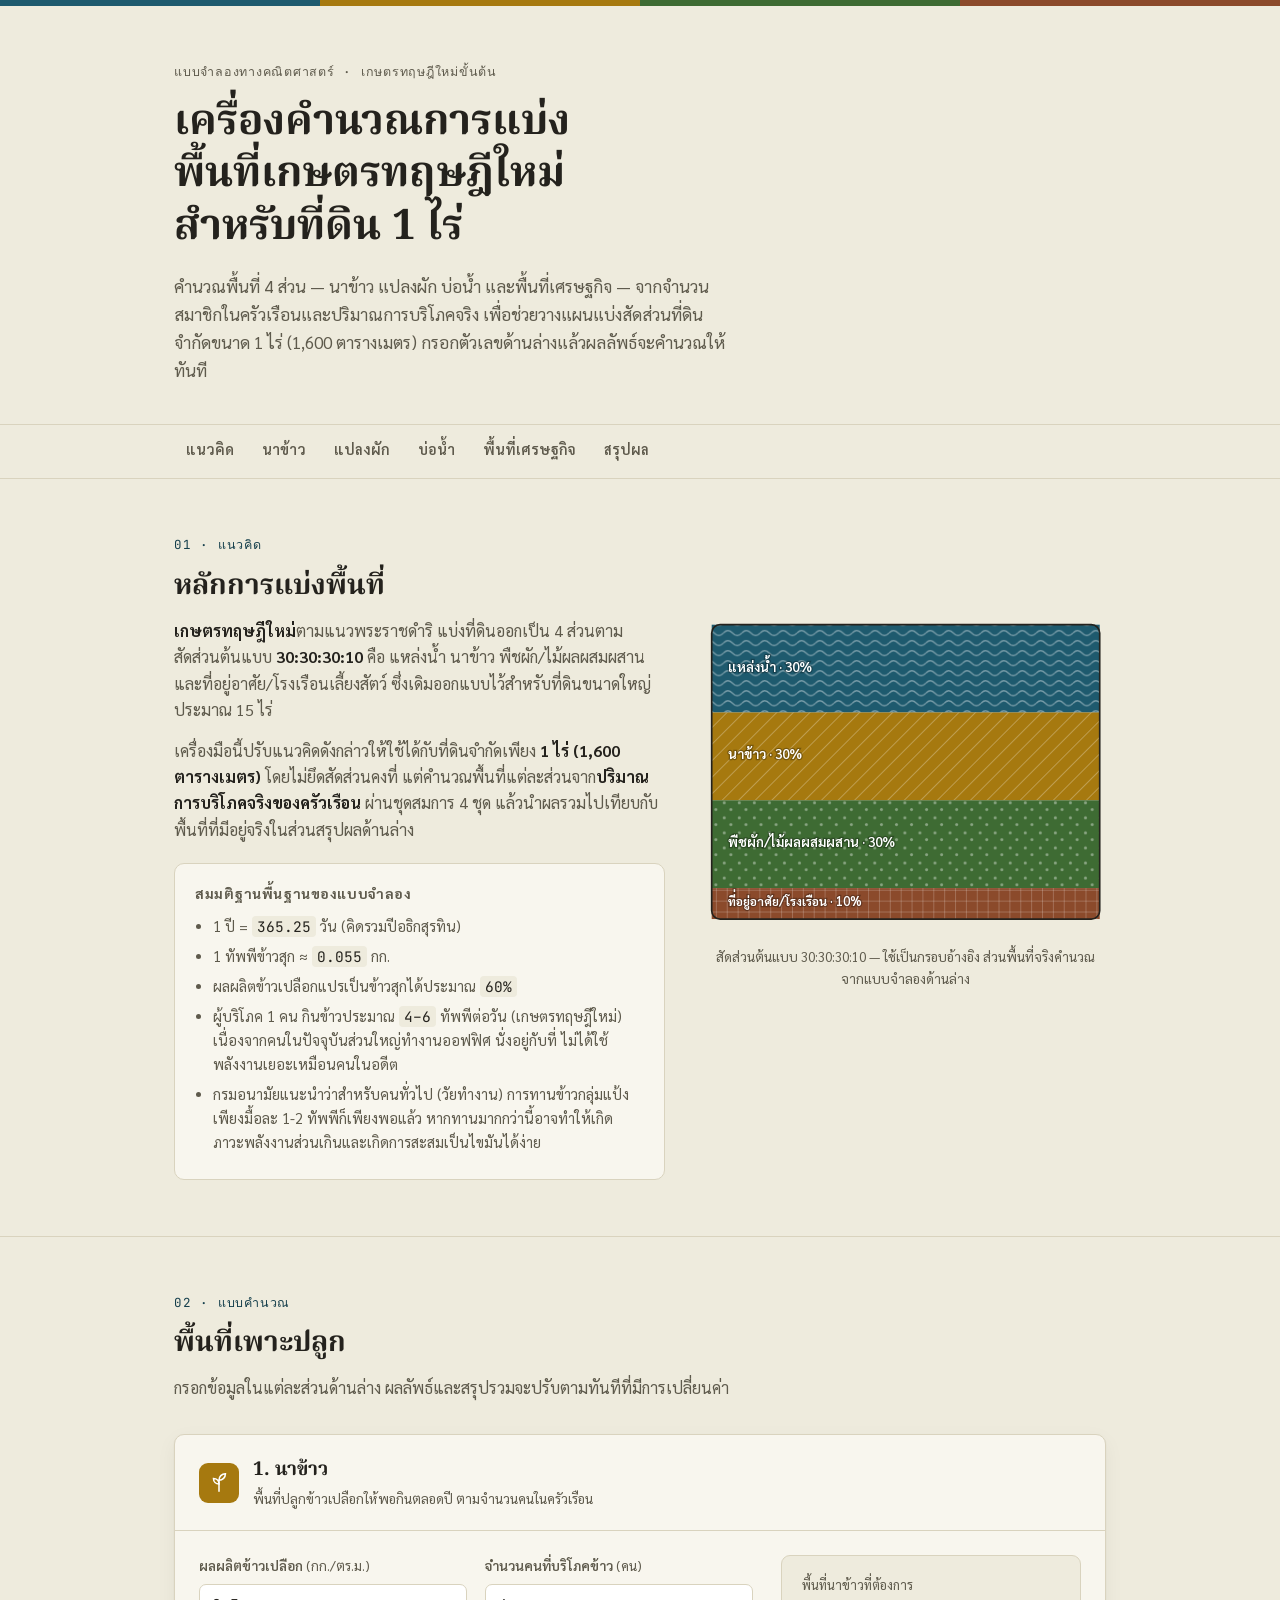
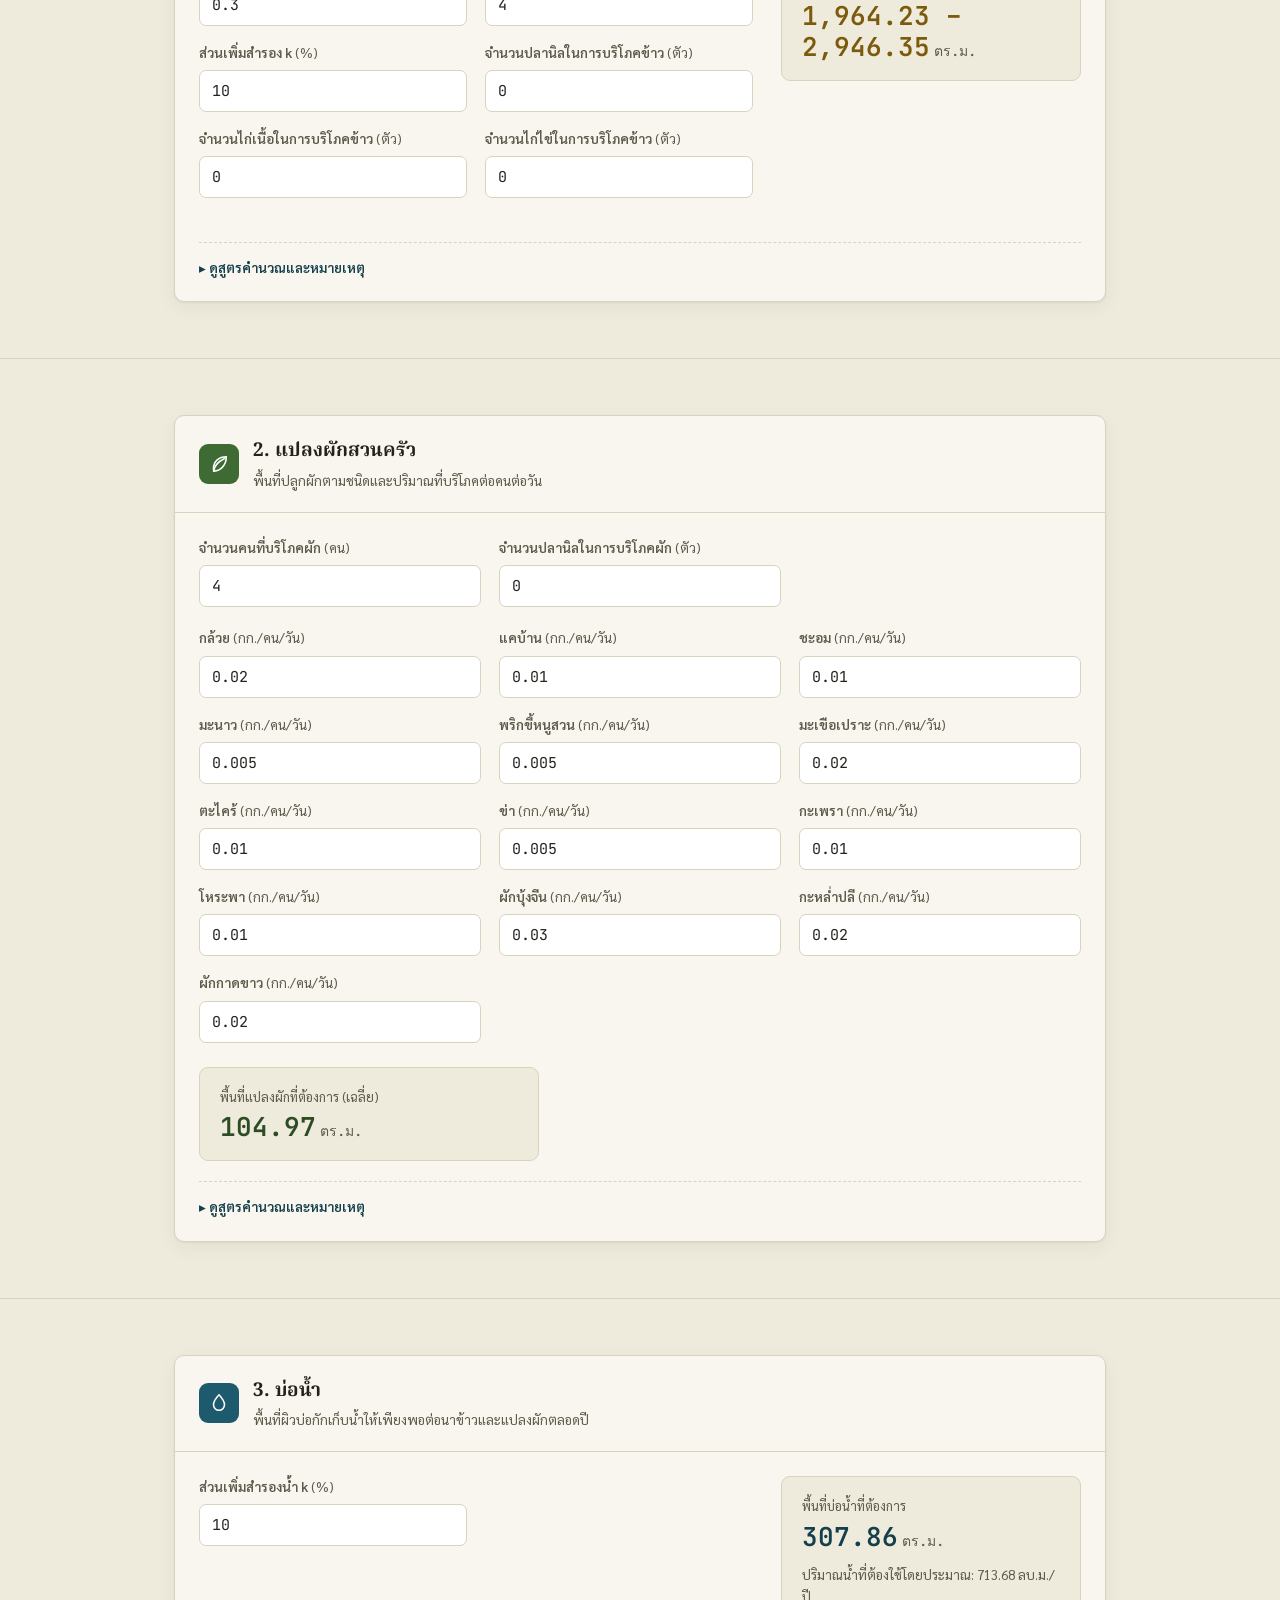
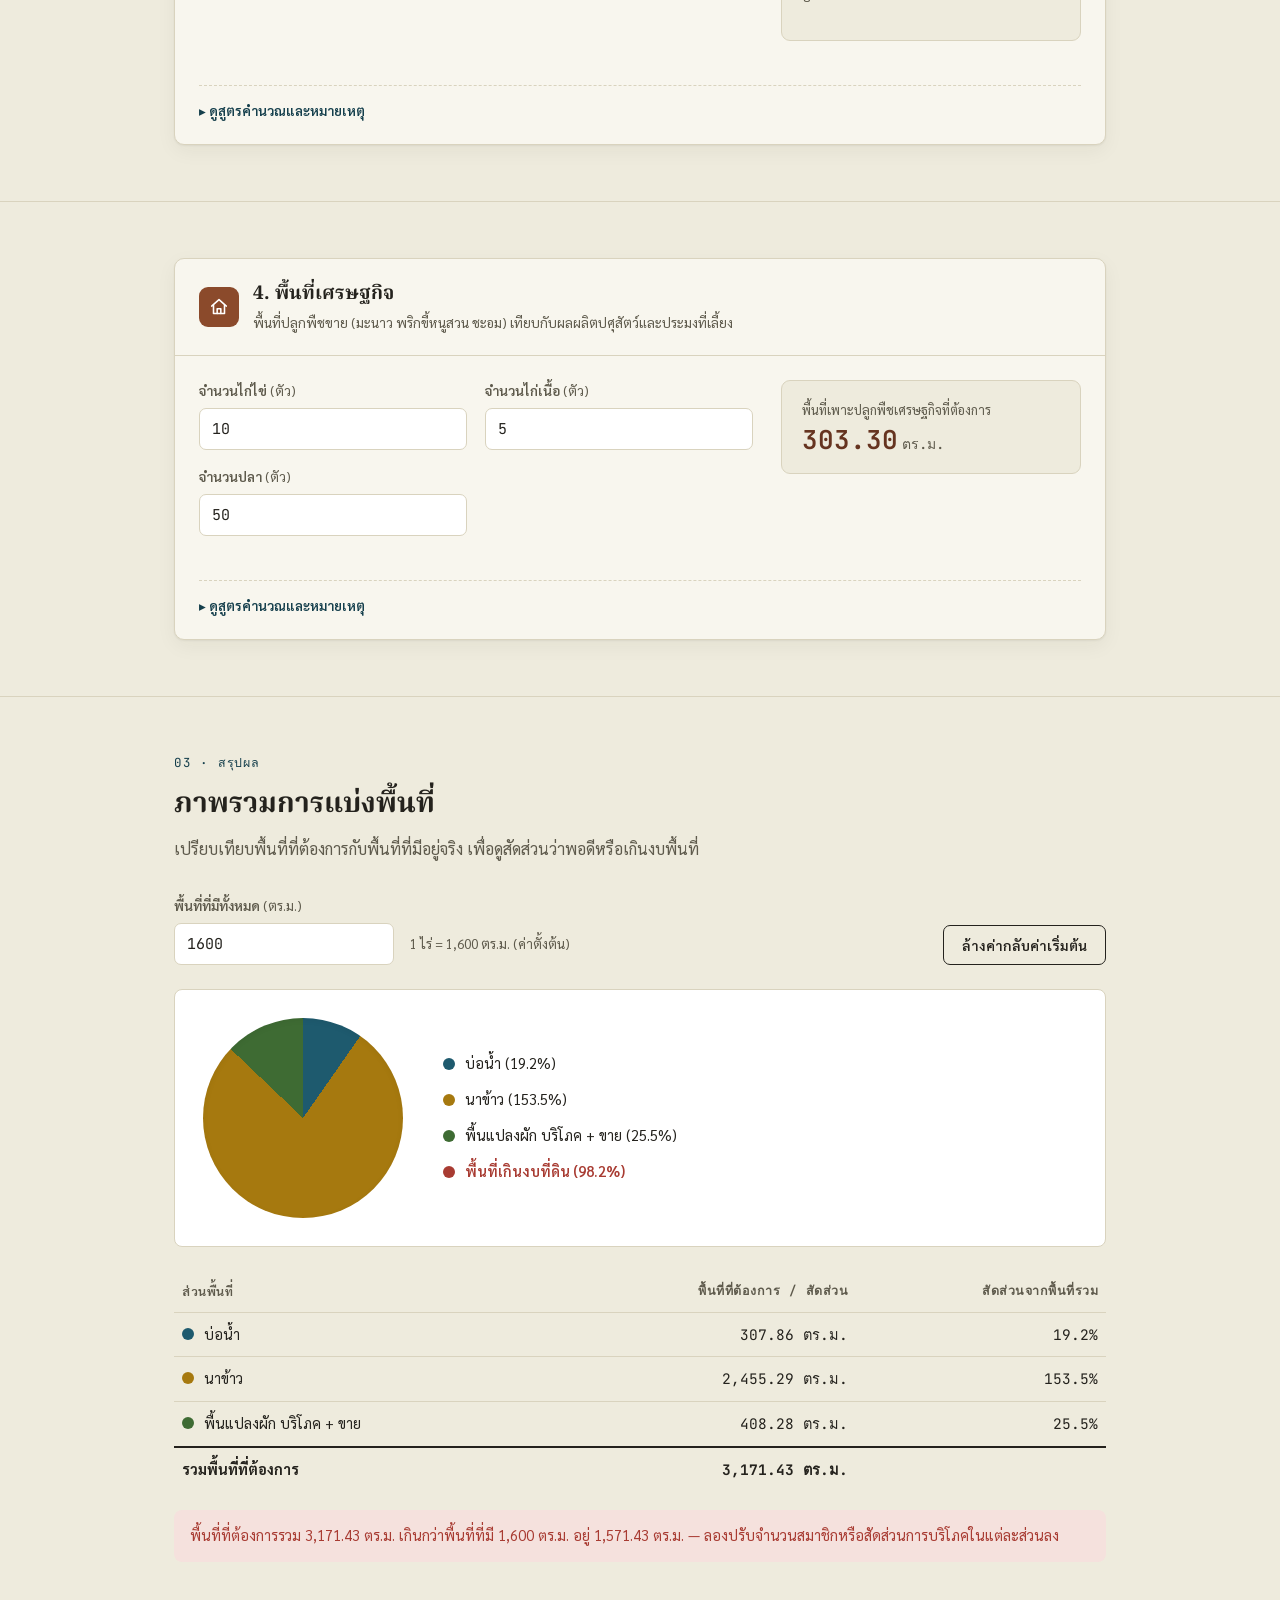
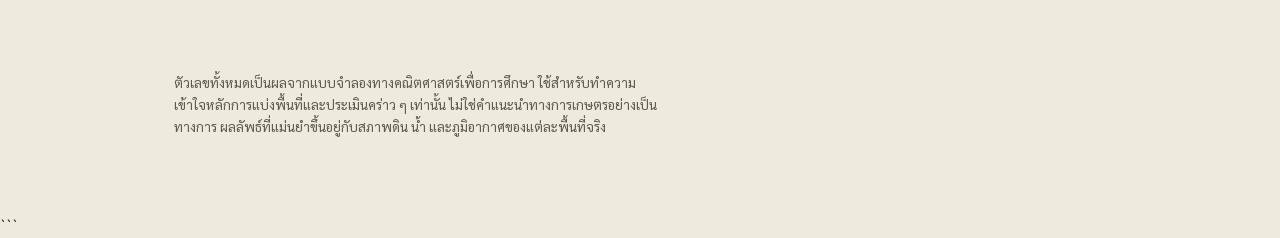
==== index.html @ b514b02c "Rename agri-new-theory-calculator.html to index.html" ====
<!DOCTYPE html>
<html lang="th">
<head>
<meta charset="UTF-8">
<meta name="viewport" content="width=device-width, initial-scale=1.0">
<title>เครื่องคำนวณการแบ่งพื้นที่เกษตรทฤษฎีใหม่ · 1 ไร่</title>
<meta name="description" content="เครื่องมือคำนวณพื้นที่นาข้าว แปลงผัก บ่อน้ำ และพื้นที่เศรษฐกิจ สำหรับเกษตรทฤษฎีใหม่ในที่ดินจำกัด 1 ไร่">
<link rel="preconnect" href="https://fonts.googleapis.com">
<link rel="preconnect" href="https://fonts.gstatic.com" crossorigin>
<link href="https://fonts.googleapis.com/css2?family=Noto+Serif+Thai:wght@500;600;700&family=Sarabun:wght@300;400;500;600;700&family=JetBrains+Mono:wght@400;500;600&display=swap" rel="stylesheet">
<style>
  :root{
    --paper: #EEEBDD;
    --paper-raised: #F8F6EE;
    --ink: #24221D;
    --ink-soft: #5E5A4C;
    --line: #D9D3BE;

    --water: #1E5A6E;
    --water-deep: #153F4C;
    --water-soft: #E2EEF0;

    --rice: #A6790F;
    --rice-deep: #7C5A0B;
    --rice-soft: #F4ECD8;

    --crop: #3E6B33;
    --crop-deep: #2C4C24;
    --crop-soft: #E6EEE1;

    --soil: #8B4A2B;
    --soil-deep: #663420;
    --soil-soft: #F1E3D9;

    --warn: #A83B32;
    --warn-soft: #F5E1DD;
    --ok: #2C6B4F;
    --ok-soft: #E1EEE6;

    --font-display: 'Noto Serif Thai', 'Noto Serif', serif;
    --font-body: 'Sarabun', system-ui, sans-serif;
    --font-mono: 'JetBrains Mono', 'Noto Sans Mono', monospace;

    --radius: 10px;
    --shadow: 0 1px 2px rgba(36,34,29,0.06), 0 6px 20px rgba(36,34,29,0.05);
  }

  *{ box-sizing: border-box; }
  html{ scroll-behavior: smooth; }
  @media (prefers-reduced-motion: reduce){
    html{ scroll-behavior: auto; }
    *{ animation: none !important; transition: none !important; }
  }

  body{
    margin:0;
    background: var(--paper);
    color: var(--ink);
    font-family: var(--font-body);
    font-size: 16px;
    line-height: 1.65;
    -webkit-font-smoothing: antialiased;
  }

  .brand-stripe{
    height: 6px;
    display:flex;
  }
  .brand-stripe span{ flex:1; }
  .brand-stripe span:nth-child(1){ background: var(--water); }
  .brand-stripe span:nth-child(2){ background: var(--rice); }
  .brand-stripe span:nth-child(3){ background: var(--crop); }
  .brand-stripe span:nth-child(4){ background: var(--soil); }

  a{ color: var(--water-deep); }
  a:focus-visible, button:focus-visible, input:focus-visible, details:focus-visible summary{
    outline: 3px solid var(--water);
    outline-offset: 2px;
  }

  .wrap{ max-width: 980px; margin: 0 auto; padding: 0 24px; }

  header.site-header{
    padding: 56px 0 40px;
    border-bottom: 1px solid var(--line);
  }
  .eyebrow{
    font-family: var(--font-mono);
    font-size: 12.5px;
    letter-spacing: 0.06em;
    text-transform: uppercase;
    color: var(--ink-soft);
    margin: 0 0 14px;
  }
  h1{
    font-family: var(--font-display);
    font-weight: 700;
    font-size: clamp(28px, 4.4vw, 42px);
    line-height: 1.25;
    margin: 0 0 18px;
    max-width: 18ch;
  }
  .lede{
    max-width: 62ch;
    color: var(--ink-soft);
    font-size: 17px;
    margin: 0;
  }

  nav.toc{
    position: sticky;
    top: 0;
    z-index: 20;
    background: rgba(238,235,221,0.94);
    backdrop-filter: blur(4px);
    border-bottom: 1px solid var(--line);
  }
  nav.toc ul{
    max-width: 980px;
    margin: 0 auto;
    padding: 0 24px;
    list-style: none;
    display: flex;
    gap: 4px;
    overflow-x: auto;
  }
  nav.toc a{
    display:block;
    padding: 13px 12px;
    font-size: 14.5px;
    font-weight: 600;
    color: var(--ink-soft);
    text-decoration: none;
    white-space: nowrap;
    border-bottom: 3px solid transparent;
  }
  nav.toc a:hover{ color: var(--ink); border-bottom-color: var(--line); }

  main section{ padding: 56px 0; border-bottom: 1px solid var(--line); }
  main section:last-of-type{ border-bottom: none; }

  h2{
    font-family: var(--font-display);
    font-size: clamp(22px, 3vw, 28px);
    margin: 0 0 8px;
  }
  .section-kicker{
    font-family: var(--font-mono);
    font-size: 12.5px;
    color: var(--water-deep);
    text-transform: uppercase;
    letter-spacing: 0.06em;
    margin: 0 0 8px;
  }
  .section-intro{ max-width: 68ch; color: var(--ink-soft); margin: 0 0 32px; }

  /* Concept diagram */
  .concept-grid{
    display:grid;
    grid-template-columns: 1.1fr 0.9fr;
    gap: 40px;
    align-items: start;
  }
  @media (max-width: 760px){ .concept-grid{ grid-template-columns: 1fr; } }

  .concept-text p{ margin: 0 0 14px; color: var(--ink-soft); }
  .concept-text strong{ color: var(--ink); }

  .assumptions{
    margin-top: 20px;
    background: var(--paper-raised);
    border: 1px solid var(--line);
    border-radius: var(--radius);
    padding: 18px 20px;
  }
  .assumptions h3{
    font-family: var(--font-body);
    font-size: 14px;
    text-transform: uppercase;
    letter-spacing: 0.04em;
    color: var(--ink-soft);
    margin: 0 0 10px;
  }
  .assumptions ul{ margin:0; padding-left: 18px; font-size: 14.5px; color: var(--ink-soft); }
  .assumptions li{ margin-bottom: 6px; }
  .assumptions code{ font-family: var(--font-mono); background: var(--paper); padding: 1px 5px; border-radius: 4px; color: var(--ink); }

  .plot-diagram{ width: 100%; height: auto; display:block; }
  .plot-diagram text{
    font-family: var(--font-body);
    font-weight: 600;
    fill: #fff;
    paint-order: stroke;
    stroke: rgba(0,0,0,0.28);
    stroke-width: 3px;
  }
  .plot-caption{ margin-top: 10px; font-size: 13.5px; color: var(--ink-soft); text-align: center; }

  /* Calculator cards */
  .calc-card{
    background: var(--paper-raised);
    border: 1px solid var(--line);
    border-radius: var(--radius);
    box-shadow: var(--shadow);
    margin-bottom: 28px;
    overflow: hidden;
  }
  .calc-card:last-child{ margin-bottom: 0; }
  .card-head{
    display:flex;
    align-items: center;
    gap: 14px;
    padding: 20px 24px;
    border-bottom: 1px solid var(--line);
  }
  .card-icon{
    flex: 0 0 auto;
    width: 40px; height: 40px;
    border-radius: 9px;
    display:flex; align-items:center; justify-content:center;
    color: #fff;
  }
  .calc-rice .card-icon{ background: var(--rice); }
  .calc-veg .card-icon{ background: var(--crop); }
  .calc-water .card-icon{ background: var(--water); }
  .calc-sell .card-icon{ background: var(--soil); }

  .card-titles h3{ font-family: var(--font-display); font-size: 19px; margin: 0 0 2px; }
  .card-titles p{ margin:0; font-size: 13.5px; color: var(--ink-soft); }

  .card-body{ padding: 24px; display:grid; grid-template-columns: 1fr 300px; gap: 28px; }
  @media (max-width: 760px){ .card-body{ grid-template-columns: 1fr; } }

  .field-grid{
    display:grid;
    grid-template-columns: repeat(auto-fill, minmax(230px, 1fr));
    gap: 16px 18px;
  }
  .field label{
    display:block;
    font-size: 13.5px;
    font-weight: 600;
    color: var(--ink-soft);
    margin-bottom: 6px;
  }
  .field .unit{ font-weight: 400; color: var(--ink-soft); }
  .field input{
    width: 100%;
    padding: 10px 12px;
    border: 1px solid var(--line);
    border-radius: 7px;
    background: #fff;
    font-family: var(--font-mono);
    font-size: 15px;
    color: var(--ink);
  }
  .field input:hover{ border-color: var(--ink-soft); }

  .result-box{
    align-self: start;
    background: var(--paper);
    border: 1px solid var(--line);
    border-radius: 9px;
    padding: 18px 20px;
  }
  .result-box .result-label{ font-size: 13px; color: var(--ink-soft); margin: 0 0 4px; }
  .result-figure{
    font-family: var(--font-mono);
    font-weight: 600;
    font-size: 26px;
    line-height: 1.2;
  }
  .calc-rice .result-figure{ color: var(--rice-deep); }
  .calc-veg .result-figure{ color: var(--crop-deep); }
  .calc-water .result-figure{ color: var(--water-deep); }
  .calc-sell .result-figure{ color: var(--soil-deep); }
  .result-unit{ font-size: 14px; font-weight: 400; color: var(--ink-soft); margin-left: 4px; }
  .result-sub{ margin-top: 12px; font-size: 13.5px; color: var(--ink-soft); }
  .result-note{
    margin-top: 10px;
    font-size: 13px;
    color: var(--warn);
    background: var(--warn-soft);
    padding: 8px 10px;
    border-radius: 6px;
  }

  details.formula-details{ margin-top: 20px; border-top: 1px dashed var(--line); padding-top: 14px; }
  details.formula-details summary{
    cursor: pointer;
    font-size: 13.5px;
    font-weight: 600;
    color: var(--water-deep);
    list-style: none;
  }
  details.formula-details summary::-webkit-details-marker{ display:none; }
  details.formula-details summary::before{ content: "▸ "; }
  details.formula-details[open] summary::before{ content: "▾ "; }
  .formula-block{ margin-top: 12px; font-size: 13.5px; color: var(--ink-soft); }
  .formula-line{
    display:block;
    font-family: var(--font-mono);
    font-size: 13px;
    background: var(--paper);
    border: 1px solid var(--line);
    border-radius: 6px;
    padding: 8px 10px;
    margin-bottom: 6px;
    color: var(--ink);
    overflow-x: auto;
    white-space: pre;
  }

  .summary-controls{
    display:flex; align-items:flex-end; gap: 16px; flex-wrap: wrap;
    margin-bottom: 24px;
  }
  .summary-controls .field{ max-width: 220px; }

  .chart-layout {
    display: flex;
    flex-wrap: wrap;
    gap: 40px;
    align-items: center;
    margin-bottom: 24px;
    background: #fff;
    padding: 28px;
    border: 1px solid var(--line);
    border-radius: 8px;
  }
  .pie-chart {
    width: 200px;
    height: 200px;
    border-radius: 50%;
    background: #ccc;
    flex-shrink: 0;
    box-shadow: inset 0 2px 6px rgba(0,0,0,0.05);
  }
  .legend-column {
    display: flex;
    flex-direction: column;
    gap: 12px;
    font-size: 14.5px;
    color: var(--ink);
  }
  .dot{ display:inline-block; width: 12px; height: 12px; border-radius: 50%; margin-right: 10px; }

  table.summary-table{ width: 100%; border-collapse: collapse; font-size: 14.5px; margin-bottom: 18px; }
  table.summary-table th, table.summary-table td{ text-align: left; padding: 10px 8px; border-bottom: 1px solid var(--line); }
  table.summary-table th{ font-size: 12.5px; text-transform: uppercase; letter-spacing: 0.04em; color: var(--ink-soft); font-weight: 600; }
  table.summary-table td:nth-child(2), table.summary-table td:nth-child(3),
  table.summary-table th:nth-child(2), table.summary-table th:nth-child(3){ font-family: var(--font-mono); text-align: right; }
  tr.total-row td{ font-weight: 700; border-top: 2px solid var(--ink); border-bottom: none; }

  .summary-warning{ border-radius: 8px; padding: 14px 16px; font-size: 14.5px; }
  .summary-warning--over{ background: var(--warn-soft); color: var(--warn); }
  .summary-warning--ok{ background: var(--ok-soft); color: var(--ok); }

  .btn{
    font-family: var(--font-body);
    font-weight: 600;
    font-size: 14px;
    padding: 10px 18px;
    border-radius: 7px;
    border: 1px solid var(--ink);
    background: var(--ink);
    color: var(--paper);
    cursor: pointer;
  }
  .btn:hover{ background: var(--ink-soft); border-color: var(--ink-soft); }
  .btn-ghost{ background: transparent; color: var(--ink); }
  .btn-ghost:hover{ background: var(--paper-raised); }

  footer{ padding: 40px 0 60px; }
  footer p{ font-size: 13.5px; color: var(--ink-soft); max-width: 70ch; }
</style>
</head>
<body>

<div class="brand-stripe" aria-hidden="true"><span></span><span></span><span></span><span></span></div>

<header class="site-header">
  <div class="wrap">
    <p class="eyebrow">แบบจำลองทางคณิตศาสตร์ &middot; เกษตรทฤษฎีใหม่ขั้นต้น</p>
    <h1>เครื่องคำนวณการแบ่งพื้นที่เกษตรทฤษฎีใหม่ สำหรับที่ดิน 1 ไร่</h1>
    <p class="lede">คำนวณพื้นที่ 4 ส่วน — นาข้าว แปลงผัก บ่อน้ำ และพื้นที่เศรษฐกิจ — จากจำนวนสมาชิกในครัวเรือนและปริมาณการบริโภคจริง เพื่อช่วยวางแผนแบ่งสัดส่วนที่ดินจำกัดขนาด 1 ไร่ (1,600 ตารางเมตร) กรอกตัวเลขด้านล่างแล้วผลลัพธ์จะคำนวณให้ทันที</p>
  </div>
</header>

<nav class="toc" aria-label="สารบัญ">
  <ul>
    <li><a href="#concept">แนวคิด</a></li>
    <li><a href="#calc-rice">นาข้าว</a></li>
    <li><a href="#calc-veg">แปลงผัก</a></li>
    <li><a href="#calc-water">บ่อน้ำ</a></li>
    <li><a href="#calc-sell">พื้นที่เศรษฐกิจ</a></li>
    <li><a href="#summary">สรุปผล</a></li>
  </ul>
</nav>

<main id="app">

  <section id="concept">
    <div class="wrap">
      <p class="section-kicker">01 &middot; แนวคิด</p>
      <h2>หลักการแบ่งพื้นที่</h2>
      <div class="concept-grid">
        <div class="concept-text">
          <p><strong>เกษตรทฤษฎีใหม่</strong>ตามแนวพระราชดำริ แบ่งที่ดินออกเป็น 4 ส่วนตามสัดส่วนต้นแบบ <strong>30:30:30:10</strong> คือ แหล่งน้ำ นาข้าว พืชผัก/ไม้ผลผสมผสาน และที่อยู่อาศัย/โรงเรือนเลี้ยงสัตว์ ซึ่งเดิมออกแบบไว้สำหรับที่ดินขนาดใหญ่ประมาณ 15 ไร่</p>
          <p>เครื่องมือนี้ปรับแนวคิดดังกล่าวให้ใช้ได้กับที่ดินจำกัดเพียง <strong>1 ไร่ (1,600 ตารางเมตร)</strong> โดยไม่ยึดสัดส่วนคงที่ แต่คำนวณพื้นที่แต่ละส่วนจาก<strong>ปริมาณการบริโภคจริงของครัวเรือน</strong> ผ่านชุดสมการ 4 ชุด แล้วนำผลรวมไปเทียบกับพื้นที่ที่มีอยู่จริงในส่วนสรุปผลด้านล่าง</p>
          <div class="assumptions">
            <h3>สมมติฐานพื้นฐานของแบบจำลอง</h3>
            <ul>
              <li>1 ปี = <code>365.25</code> วัน (คิดรวมปีอธิกสุรทิน)</li>
              <li>1 ทัพพีข้าวสุก ≈ <code>0.055</code> กก.</li>
              <li>ผลผลิตข้าวเปลือกแปรเป็นข้าวสุกได้ประมาณ <code>60%</code></li>
              <li>ผู้บริโภค 1 คน กินข้าวประมาณ <code>4–6</code> ทัพพีต่อวัน (เกษตรทฤษฎีใหม่) เนื่องจากคนในปัจจุบันส่วนใหญ่ทำงานออฟฟิศ นั่งอยู่กับที่ ไม่ได้ใช้พลังงานเยอะเหมือนคนในอดีต</li>
              <li>กรมอนามัยแนะนำว่าสำหรับคนทั่วไป (วัยทำงาน) การทานข้าวกลุ่มแป้งเพียงมื้อละ 1-2 ทัพพีก็เพียงพอแล้ว หากทานมากกว่านี้อาจทำให้เกิดภาวะพลังงานส่วนเกินและเกิดการสะสมเป็นไขมันได้ง่าย</li>
            </ul>
          </div>
        </div>
        <div>
          <svg class="plot-diagram" viewBox="0 0 480 380" role="img" aria-label="แผนผังสัดส่วนที่ดินต้นแบบ 30:30:30:10">
            <defs>
              <pattern id="pWater" width="22" height="12" patternUnits="userSpaceOnUse">
                <path d="M0 6 Q5.5 0 11 6 T22 6" fill="none" stroke="#ffffff" stroke-opacity="0.4" stroke-width="1.6"/>
              </pattern>
              <pattern id="pRice" width="14" height="14" patternUnits="userSpaceOnUse" patternTransform="rotate(45)">
                <line x1="0" y1="0" x2="0" y2="14" stroke="#ffffff" stroke-opacity="0.32" stroke-width="2"/>
              </pattern>
              <pattern id="pCrop" width="18" height="18" patternUnits="userSpaceOnUse">
                <circle cx="5" cy="5" r="1.8" fill="#ffffff" fill-opacity="0.38"/>
                <circle cx="13" cy="13" r="1.8" fill="#ffffff" fill-opacity="0.38"/>
              </pattern>
              <pattern id="pSoil" width="13" height="13" patternUnits="userSpaceOnUse">
                <line x1="0" y1="0" x2="13" y2="0" stroke="#ffffff" stroke-opacity="0.32" stroke-width="1.5"/>
                <line x1="0" y1="0" x2="0" y2="13" stroke="#ffffff" stroke-opacity="0.32" stroke-width="1.5"/>
              </pattern>
            </defs>

            <rect x="8" y="8" width="464" height="105" fill="var(--water)"/>
            <rect x="8" y="8" width="464" height="105" fill="url(#pWater)"/>

            <rect x="8" y="113" width="464" height="105" fill="var(--rice)"/>
            <rect x="8" y="113" width="464" height="105" fill="url(#pRice)"/>

            <rect x="8" y="218" width="464" height="105" fill="var(--crop)"/>
            <rect x="8" y="218" width="464" height="105" fill="url(#pCrop)"/>

            <rect x="8" y="323" width="464" height="37" fill="var(--soil)"/>
            <rect x="8" y="323" width="464" height="37" fill="url(#pSoil)"/>

            <rect x="8" y="8" width="464" height="352" rx="10" fill="none" stroke="var(--ink)" stroke-width="2"/>

            <text x="28" y="64">แหล่งน้ำ &middot; 30%</text>
            <text x="28" y="169">นาข้าว &middot; 30%</text>
            <text x="28" y="274">พืชผัก/ไม้ผลผสมผสาน &middot; 30%</text>
            <text x="28" y="345" font-size="15">ที่อยู่อาศัย/โรงเรือน &middot; 10%</text>
          </svg>
          <p class="plot-caption">สัดส่วนต้นแบบ 30:30:30:10 — ใช้เป็นกรอบอ้างอิง ส่วนพื้นที่จริงคำนวณจากแบบจำลองด้านล่าง</p>
        </div>
      </div>
    </div>
  </section>

  <section id="calc-rice">
    <div class="wrap">
      <p class="section-kicker">02 &middot; แบบคำนวณ</p>
      <h2>พื้นที่เพาะปลูก</h2>
      <p class="section-intro">กรอกข้อมูลในแต่ละส่วนด้านล่าง ผลลัพธ์และสรุปรวมจะปรับตามทันทีที่มีการเปลี่ยนค่า</p>

      <div class="calc-card calc-rice">
        <div class="card-head">
          <span class="card-icon" aria-hidden="true">
            <svg width="22" height="22" viewBox="0 0 24 24" fill="none" stroke="currentColor" stroke-width="1.7" stroke-linecap="round"><path d="M12 21V9"/><path d="M12 9c0-4 3-7 7-7 0 4-3 7-7 7Z"/><path d="M12 13c0-3.5-2.5-6-6-6 0 3.5 2.5 6 6 6Z"/></svg>
          </span>
          <div class="card-titles">
            <h3>1. นาข้าว</h3>
            <p>พื้นที่ปลูกข้าวเปลือกให้พอกินตลอดปี ตามจำนวนคนในครัวเรือน</p>
          </div>
        </div>
        <div class="card-body">
          <div class="field-grid">
            <div class="field">
              <label for="rice-yield">ผลผลิตข้าวเปลือก <span class="unit">(กก./ตร.ม.)</span></label>
              <input type="number" id="rice-yield" min="0.01" step="0.01">
            </div>
            <div class="field">
              <label for="rice-people">จำนวนคนที่บริโภคข้าว <span class="unit">(คน)</span></label>
              <input type="number" id="rice-people" min="0" step="1">
            </div>
            <div class="field">
              <label for="rice-k">ส่วนเพิ่มสำรอง k <span class="unit">(%)</span></label>
              <input type="number" id="rice-k" min="0" step="1">
            </div>
            <div class="field">
              <label for="rice-fish">จำนวนปลานิลในการบริโภคข้าว <span class="unit">(ตัว)</span></label>
              <input type="number" id="rice-fish" min="0" step="1">
            </div>
            <div class="field">
              <label for="rice-meat">จำนวนไก่เนื้อในการบริโภคข้าว <span class="unit">(ตัว)</span></label>
              <input type="number" id="rice-meat" min="0" step="1">
            </div>
            <div class="field">
              <label for="rice-egg">จำนวนไก่ไข่ในการบริโภคข้าว <span class="unit">(ตัว)</span></label>
              <input type="number" id="rice-egg" min="0" step="1">
            </div>
          </div>
          <div class="result-box">
            <p class="result-label">พื้นที่นาข้าวที่ต้องการ</p>
            <div class="result-figure"><span id="rice-out-min">—</span> – <span id="rice-out-max">—</span><span class="result-unit">ตร.ม.</span></div>
            <p class="result-note" id="rice-out-note" hidden>ระบุผลผลิตข้าวเปลือกมากกว่า 0 เพื่อคำนวณ</p>
          </div>
        </div>
        <div class="wrap" style="padding: 0 24px 22px;">
          <details class="formula-details">
            <summary>ดูสูตรคำนวณและหมายเหตุ</summary>
            <div class="formula-block">
              <span class="formula-line">R_yield = ผลผลิตข้าวเปลือก &times; 0.60</span>
              <span class="formula-line">ความต้องการต่ำสุด = 365.25 &times; คน &times; (0.055 &times; 4)
ความต้องการสูงสุด = 365.25 &times; คน &times; (0.055 &times; 6)</span>
              <span class="formula-line">พื้นที่ = (1 + k/100) &times; ความต้องการ / R_yield</span>
              <p>ช่องจำนวนปลานิล/ไก่เนื้อ/ไก่ไข่ เป็นส่วนหนึ่งของแบบจำลองต้นทาง แต่ในสูตรคำนวณพื้นที่นาข้าวชุดนี้ ค่าดังกล่าวยังไม่ถูกนำมารวมในผลลัพธ์สุดท้าย (คูณด้วย 0 ในสมการต้นฉบับ) จึงยังไม่ส่งผลต่อตัวเลขด้านบน</p>
            </div>
          </details>
        </div>
      </div>
    </div>
  </section>

  <section id="calc-veg">
    <div class="wrap">
      <div class="calc-card calc-veg">
        <div class="card-head">
          <span class="card-icon" aria-hidden="true">
            <svg width="22" height="22" viewBox="0 0 24 24" fill="none" stroke="currentColor" stroke-width="1.7" stroke-linecap="round" stroke-linejoin="round"><path d="M20 4c-8 0-14 5-14 13 0 1 0 2 .3 3C15 19 20 12 20 4Z"/><path d="M6.3 20C7 13 12 9 18 6"/></svg>
          </span>
          <div class="card-titles">
            <h3>2. แปลงผักสวนครัว</h3>
            <p>พื้นที่ปลูกผักตามชนิดและปริมาณที่บริโภคต่อคนต่อวัน</p>
          </div>
        </div>
        <div class="card-body" style="grid-template-columns: 1fr;">
          <div>
            <div class="field-grid" style="margin-bottom:20px;">
              <div class="field">
                <label for="veg-people">จำนวนคนที่บริโภคผัก <span class="unit">(คน)</span></label>
                <input type="number" id="veg-people" min="0" step="1">
              </div>
              <div class="field">
                <label for="veg-fish">จำนวนปลานิลในการบริโภคผัก <span class="unit">(ตัว)</span></label>
                <input type="number" id="veg-fish" min="0" step="1">
              </div>
            </div>
            <div class="field-grid" id="veg-fields"></div>
          </div>
        </div>
        <div class="wrap" style="padding: 0 24px 22px;">
          <div class="result-box" style="max-width:340px;">
            <p class="result-label">พื้นที่แปลงผักที่ต้องการ (เฉลี่ย)</p>
            <div class="result-figure"><span id="veg-out-avg">—</span><span class="result-unit">ตร.ม.</span></div>
          </div>
          <details class="formula-details">
            <summary>ดูสูตรคำนวณและหมายเหตุ</summary>
            <div class="formula-block">
              <span class="formula-line">สำหรับผักแต่ละชนิด: เทอม = ปริมาณที่กิน/คน/วัน &divide; อัตราผลผลิตต่อตร.ม.</span>
              <span class="formula-line">ผลรวมเทอม = ผลรวมของผักทั้ง 13 ชนิด</span>
              <span class="formula-line">พื้นที่ผัก = จำนวนคน &times; 365.25 &times; ผลรวมเทอม</span>
              <p>ช่องจำนวนปลานิลเป็นส่วนหนึ่งของแบบจำลองต้นทาง แต่ยังไม่ถูกนำมารวมในผลลัพธ์สุดท้ายเช่นเดียวกับส่วนนาข้าว</p>
            </div>
          </details>
        </div>
      </div>
    </div>
  </section>

  <section id="calc-water">
    <div class="wrap">
      <div class="calc-card calc-water">
        <div class="card-head">
          <span class="card-icon" aria-hidden="true">
            <svg width="22" height="22" viewBox="0 0 24 24" fill="none" stroke="currentColor" stroke-width="1.7" stroke-linecap="round" stroke-linejoin="round"><path d="M12 3s6 6.5 6 11a6 6 0 0 1-12 0c0-4.5 6-11 6-11Z"/></svg>
          </span>
          <div class="card-titles">
            <h3>3. บ่อน้ำ</h3>
            <p>พื้นที่ผิวบ่อกักเก็บน้ำให้เพียงพอต่อนาข้าวและแปลงผักตลอดปี</p>
          </div>
        </div>
        <div class="card-body">
          <div class="field-grid">
            <div class="field">
              <label for="water-k">ส่วนเพิ่มสำรองน้ำ k <span class="unit">(%)</span></label>
              <input type="number" id="water-k" min="0" step="1">
            </div>
          </div>
          <div class="result-box">
            <p class="result-label">พื้นที่บ่อน้ำที่ต้องการ</p>
            <div class="result-figure"><span id="water-out">—</span><span class="result-unit">ตร.ม.</span></div>
            <p class="result-sub">ปริมาณน้ำที่ต้องใช้โดยประมาณ: <span id="water-out-need">—</span> ลบ.ม./ปี</p>
          </div>
        </div>
        <div class="wrap" style="padding: 0 24px 22px;">
          <details class="formula-details">
            <summary>ดูสูตรคำนวณและหมายเหตุ</summary>
            <div class="formula-block">
              <span class="formula-line">ปริมาณน้ำที่ต้องใช้ (W_need) = 365.25 &times; ผลรวมของ(น้ำที่ผักแต่ละชนิดต้องการ &times; วัน)</span>
              <span class="formula-line">พื้นที่บ่อน้ำ = (2/3 &times; W_need &times; (1 + k/100)) / 1.70</span>
              <p>ตัวหาร 1.70 แทนความลึกเฉลี่ยของบ่อ (เมตร) ที่ใช้แปลงปริมาตรน้ำที่ต้องการเป็นพื้นที่ผิวบ่อ ตามแบบจำลอง Python</p>
            </div>
          </details>
        </div>
      </div>
    </div>
  </section>

  <section id="calc-sell">
    <div class="wrap">
      <div class="calc-card calc-sell">
        <div class="card-head">
          <span class="card-icon" aria-hidden="true">
            <svg width="22" height="22" viewBox="0 0 24 24" fill="none" stroke="currentColor" stroke-width="1.7" stroke-linecap="round" stroke-linejoin="round"><path d="M4 11 12 4l8 7"/><path d="M6 10v9h12v-9"/><path d="M10 19v-5h4v5"/></svg>
          </span>
          <div class="card-titles">
            <h3>4. พื้นที่เศรษฐกิจ</h3>
            <p>พื้นที่ปลูกพืชขาย (มะนาว พริกขี้หนูสวน ชะอม) เทียบกับผลผลิตปศุสัตว์และประมงที่เลี้ยง</p>
          </div>
        </div>
        <div class="card-body">
          <div class="field-grid">
            <div class="field">
              <label for="sell-egg">จำนวนไก่ไข่ <span class="unit">(ตัว)</span></label>
              <input type="number" id="sell-egg" min="0" step="1">
            </div>
            <div class="field">
              <label for="sell-meat">จำนวนไก่เนื้อ <span class="unit">(ตัว)</span></label>
              <input type="number" id="sell-meat" min="0" step="1">
            </div>
            <div class="field">
              <label for="sell-fish">จำนวนปลา <span class="unit">(ตัว)</span></label>
              <input type="number" id="sell-fish" min="0" step="1">
            </div>
          </div>
          <div class="result-box">
            <p class="result-label">พื้นที่เพาะปลูกพืชเศรษฐกิจที่ต้องการ</p>
            <div class="result-figure"><span id="sell-out">—</span><span class="result-unit">ตร.ม.</span></div>
          </div>
        </div>
        <div class="wrap" style="padding: 0 24px 22px;">
          <details class="formula-details">
            <summary>ดูสูตรคำนวณและหมายเหตุ</summary>
            <div class="formula-block">
              <span class="formula-line">มูลค่าปศุสัตว์/ประมง = (ไก่ไข่&times;0.120&times;27.5) + (ไก่เนื้อ&times;0.090&times;21.5) + (ปลา&times;0.090&times;25)</span>
              <span class="formula-line">พื้นที่ = มูลค่าปศุสัตว์/ประมง &times; 365.25 &times; พื้นที่อ้างอิงพืช 3 ชนิด / ราคาอ้างอิงพืช 3 ชนิด</span>
              <p>พื้นที่และราคาอ้างอิง คำนวณจากมะนาว พริกขี้หนูสวน และชะอม ตามค่าคงที่ในแบบจำลอง</p>
            </div>
          </details>
        </div>
      </div>
    </div>
  </section>

  <section id="summary">
    <div class="wrap">
      <p class="section-kicker">03 &middot; สรุปผล</p>
      <h2>ภาพรวมการแบ่งพื้นที่</h2>
      <p class="section-intro">เปรียบเทียบพื้นที่ที่ต้องการกับพื้นที่ที่มีอยู่จริง เพื่อดูสัดส่วนว่าพอดีหรือเกินงบพื้นที่</p>

      <div class="summary-controls">
        <div class="field">
          <label for="land-total">พื้นที่ที่มีทั้งหมด <span class="unit">(ตร.ม.)</span></label>
          <input type="number" id="land-total" min="1" step="1">
        </div>
        <p style="margin:0 0 10px; font-size:13.5px; color:var(--ink-soft);">1 ไร่ = 1,600 ตร.ม. (ค่าตั้งต้น)</p>
        <button class="btn btn-ghost" id="reset-btn" type="button" style="margin-left:auto;">ล้างค่ากลับค่าเริ่มต้น</button>
      </div>

      <div class="chart-layout">
        <div class="pie-chart" id="pie-chart" role="img" aria-label="กราฟวงกลมแสดงสัดส่วนพื้นที่"></div>
        <div class="legend-column" id="chart-legend">
          <!-- ไดนามิกสร้างจาก JavaScript -->
        </div>
      </div>

      <table class="summary-table">
        <thead>
          <tr><th>ส่วนพื้นที่</th><th>พื้นที่ที่ต้องการ / สัดส่วน</th><th>สัดส่วนจากพื้นที่รวม</th></tr>
        </thead>
        <tbody id="sum-table-body"></tbody>
        <tfoot>
          <tr class="total-row"><td>รวมพื้นที่ที่ต้องการ</td><td id="sum-total">—</td><td></td></tr>
        </tfoot>
      </table>

      <div class="summary-warning" id="sum-warning" hidden></div>
    </div>
  </section>

</main>

<footer>
  <div class="wrap">
    <p>ตัวเลขทั้งหมดเป็นผลจากแบบจำลองทางคณิตศาสตร์เพื่อการศึกษา ใช้สำหรับทำความเข้าใจหลักการแบ่งพื้นที่และประเมินคร่าว ๆ เท่านั้น ไม่ใช่คำแนะนำทางการเกษตรอย่างเป็นทางการ ผลลัพธ์ที่แม่นยำขึ้นอยู่กับสภาพดิน น้ำ และภูมิอากาศของแต่ละพื้นที่จริง</p>
  </div>
</footer>

<script>
(function(){
  "use strict";

  var YEAR_DAYS = 365.25;
  var LADELES = 0.055;

  var ANIMAL = { fish: 0.00225, chickenMeat: 0.0505, chickenEgg: 0.125 };

  var VEG = [
    { key:"banana", th:"กล้วย", yield:1.75, water:5.00, days:32 },
    { key:"sesban", th:"แคบ้าน", yield:1.20, water:3.50, days:30 },
    { key:"climbing_wattle", th:"ชะอม", yield:1.80, water:4.00, days:30 },
    { key:"lime", th:"มะนาว", yield:2.00, water:4.50, days:40 },
    { key:"mini_chill", th:"พริกขี้หนูสวน", yield:2.40, water:3.13, days:40 },
    { key:"eggplant", th:"มะเขือเปราะ", yield:3.50, water:3.75, days:22 },
    { key:"lemon_grass", th:"ตะไคร้", yield:1.80, water:4.50, days:30 },
    { key:"galangal", th:"ข่า", yield:2.20, water:3.50, days:30 },
    { key:"sweet_basil", th:"กะเพรา", yield:3.60, water:4.80, days:30 },
    { key:"basil", th:"โหระพา", yield:4.20, water:5.20, days:30 },
    { key:"water_spinach", th:"ผักบุ้งจีน", yield:2.00, water:5.00, days:60 },
    { key:"cabbage", th:"กะหล่ำปลี", yield:5.40, water:3.50, days:35 },
    { key:"lettuce", th:"ผักกาดขาว", yield:4.40, water:6.25, days:35 }
  ];

  var VEG_DEFAULTS = {
    banana:0.02, sesban:0.01, climbing_wattle:0.01, lime:0.005, mini_chill:0.005,
    eggplant:0.02, lemon_grass:0.01, galangal:0.005, sweet_basil:0.01, basil:0.01,
    water_spinach:0.03, cabbage:0.02, lettuce:0.02
  };

  function computeRice(inp){
    var R_yield = inp.riceYield * 0.60;
    var minBase = YEAR_DAYS * inp.people * (LADELES*4);
    var maxBase = YEAR_DAYS * inp.people * (LADELES*6);

    var fishTerm = YEAR_DAYS * inp.fish * ANIMAL.fish;
    var meatTerm = YEAR_DAYS * inp.chickenMeat * ANIMAL.chickenMeat;
    var eggTerm  = YEAR_DAYS * inp.chickenEgg * ANIMAL.chickenEgg;
    var animalSum = fishTerm + meatTerm + eggTerm;

    var growth = 1 + inp.k/100;
    var valid = R_yield > 0;

    var xMin = valid ? growth * (minBase + animalSum*0) / R_yield : NaN;
    var xMax = valid ? growth * (maxBase + animalSum*0) / R_yield : NaN;

    return { xMin: xMin, xMax: xMax, valid: valid };
  }

  function computeVegetable(inp){
    var sumEq = 0;
    VEG.forEach(function(v){ sumEq += (inp.perPerson[v.key] || 0) / v.yield; });
    var fishMin = 0.0005, fishMax = 0.004;
    var yMin = (inp.people * (YEAR_DAYS * sumEq)) + (inp.fish * fishMin) * 0;
    var yMax = (inp.people * (YEAR_DAYS * sumEq)) + (inp.fish * fishMax) * 0;
    var yAvg = (yMin + yMax) / 2;
    return { yMin: yMin, yMax: yMax, yAvg: yAvg };
  }

  function computeWater(inp){
    var sumVegWater = 0;
    VEG.forEach(function(v){ sumVegWater += (v.water/1000) * v.days; });
    var W_need = YEAR_DAYS * sumVegWater;
    var factor = 1 + inp.k/100;
    var water = (((2/3) * W_need) * factor) / 1.70;
    return { water: water, W_need: W_need };
  }

  function computeSell(inp){
    var M_egg=27.5, M_meat=21.5, M_fish=25;
    var priceLime=85, priceChill=150, priceWattle=135;
    var areaLime=0.48, areaChill=0.75, areaWattle=0.75;
    var vEgg=0.120, vMeat=0.090, vFish=0.090;

    var fEgg = inp.egg * vEgg;
    var fMeat = inp.meat * vMeat;
    var fFish = inp.fish * vFish;

    var sumPrice = priceLime + priceChill + priceWattle;
    var sumArea = areaLime + areaChill + areaWattle;

    var areaNeed = ((fEgg*M_egg) + (fMeat*M_meat) + (fFish*M_fish)) * YEAR_DAYS * sumArea / sumPrice;
    return { areaNeed: areaNeed };
  }

  function fmt(n, digits){
    if (digits === undefined) digits = 2;
    if (!isFinite(n)) return "—";
    return n.toLocaleString("th-TH", { minimumFractionDigits: digits, maximumFractionDigits: digits });
  }

  function readNum(id, fallback){
    if (fallback === undefined) fallback = 0;
    var el = document.getElementById(id);
    if (!el) return fallback;
    var v = parseFloat(el.value);
    return isNaN(v) ? fallback : v;
  }

  function buildVegFields(){
    var container = document.getElementById("veg-fields");
    var html = "";
    VEG.forEach(function(v){
      html += '<div class="field">' +
        '<label for="veg-' + v.key + '">' + v.th + ' <span class="unit">(กก./คน/วัน)</span></label>' +
        '<input type="number" id="veg-' + v.key + '" min="0" step="0.001">' +
        '</div>';
    });
    container.innerHTML = html;
  }

  function render(){
    // Rice
    var riceRes = computeRice({
      riceYield: readNum("rice-yield"),
      people: readNum("rice-people"),
      fish: readNum("rice-fish"),
      chickenMeat: readNum("rice-meat"),
      chickenEgg: readNum("rice-egg"),
      k: readNum("rice-k")
    });
    var riceMinEl = document.getElementById("rice-out-min");
    var riceMaxEl = document.getElementById("rice-out-max");
    var riceNoteEl = document.getElementById("rice-out-note");
    if (riceRes.valid){
      riceMinEl.textContent = fmt(riceRes.xMin);
      riceMaxEl.textContent = fmt(riceRes.xMax);
      riceNoteEl.hidden = true;
    } else {
      riceMinEl.textContent = "—";
      riceMaxEl.textContent = "—";
      riceNoteEl.hidden = false;
    }
    var riceAvg = riceRes.valid ? (riceRes.xMin + riceRes.xMax) / 2 : 0;

    // Vegetable
    var perPerson = {};
    VEG.forEach(function(v){ perPerson[v.key] = readNum("veg-" + v.key, 0); });
    var vegRes = computeVegetable({
      people: readNum("veg-people"),
      fish: readNum("veg-fish"),
      perPerson: perPerson
    });
    document.getElementById("veg-out-avg").textContent = fmt(vegRes.yAvg);

    // Water
    var waterRes = computeWater({ k: readNum("water-k") });
    document.getElementById("water-out").textContent = fmt(waterRes.water);
    document.getElementById("water-out-need").textContent = fmt(waterRes.W_need);

    // Sell
    var sellRes = computeSell({
      egg: readNum("sell-egg"),
      meat: readNum("sell-meat"),
      fish: readNum("sell-fish")
    });
    document.getElementById("sell-out").textContent = fmt(sellRes.areaNeed);

    // Summary - รวมพื้นที่แปลงผักและเศรษฐกิจ
    var land = readNum("land-total", 1600) || 1600;
    var vegCombo = vegRes.yAvg + sellRes.areaNeed;

    var zones = [
      { label:"บ่อน้ำ", value: waterRes.water, color:"var(--water)" },
      { label:"นาข้าว", value: riceAvg, color:"var(--rice)" },
      { label:"พื้นแปลงผัก บริโภค + ขาย", value: vegCombo, color:"var(--crop)" }
    ];

    var total = zones.reduce(function(s, z){ return s + z.value; }, 0);
    var remaining = land - total;
    var renderTotal = total > land ? total : land;

    document.getElementById("sum-total").textContent = fmt(total) + " ตร.ม.";

    // Render Pie Chart
    var pieEl = document.getElementById("pie-chart");
    var legEl = document.getElementById("chart-legend");
    var gradientStops = [];
    var cumulativePercent = 0;
    
    legEl.innerHTML = "";

    zones.forEach(function(z){
      var piePct = renderTotal > 0 ? (z.value / renderTotal) * 100 : 0;
      var displayPct = land > 0 ? (z.value / land) * 100 : 0;
      
      if (piePct > 0) {
        gradientStops.push(z.color + " " + cumulativePercent + "% " + (cumulativePercent + piePct) + "%");
        cumulativePercent += piePct;
      }
      legEl.innerHTML += '<div style="display:flex; align-items:center;"><span class="dot" style="background:' + z.color + '"></span>' + z.label + ' (' + fmt(displayPct, 1) + '%)</div>';
    });

    if (remaining > 0 && land > 0) {
      var piePct = (remaining / renderTotal) * 100;
      var displayPct = (remaining / land) * 100;
      gradientStops.push("var(--paper-raised) " + cumulativePercent + "% 100%");
      legEl.innerHTML += '<div style="display:flex; align-items:center;"><span class="dot" style="background:var(--paper-raised); border:1px solid var(--line);"></span>พื้นที่อยู่อาศัย (คน + สัตว์) (' + fmt(displayPct, 1) + '%)</div>';
    } else if (remaining < 0) {
      legEl.innerHTML += '<div style="display:flex; align-items:center; color:var(--warn); font-weight:600;"><span class="dot" style="background:var(--warn)"></span>พื้นที่เกินงบที่ดิน (' + fmt(Math.abs((remaining/land)*100), 1) + '%)</div>';
    }

    if (gradientStops.length > 0) {
      pieEl.style.background = "conic-gradient(" + gradientStops.join(", ") + ")";
    } else {
      pieEl.style.background = "#ccc";
    }

    // Render Table
    var tbody = document.getElementById("sum-table-body");
    tbody.innerHTML = "";
    zones.forEach(function(z){
      var pct = land > 0 ? (z.value / land) * 100 : 0;
      var tr = document.createElement("tr");
      tr.innerHTML = '<td><span class="dot" style="background:' + z.color + '"></span>' + z.label + '</td>' +
        '<td>' + fmt(z.value) + ' ตร.ม.</td><td>' + fmt(pct, 1) + '%</td>';
      tbody.appendChild(tr);
    });

    if (remaining > 0) {
       var pct = land > 0 ? (remaining / land) * 100 : 0;
       var tr = document.createElement("tr");
       tr.innerHTML = '<td><span class="dot" style="background:var(--paper-raised); border:1px solid var(--line);"></span>พื้นที่อยู่อาศัย (คน + สัตว์)</td>' +
        '<td>' + fmt(remaining) + ' ตร.ม.</td><td>' + fmt(pct, 1) + '%</td>';
       tbody.appendChild(tr);
    }

    // Warnings
    var warnEl = document.getElementById("sum-warning");
    warnEl.hidden = false;
    if (remaining < 0){
      warnEl.className = "summary-warning summary-warning--over";
      warnEl.textContent = "พื้นที่ที่ต้องการรวม " + fmt(total) + " ตร.ม. เกินกว่าพื้นที่ที่มี " + fmt(land, 0) +
        " ตร.ม. อยู่ " + fmt(Math.abs(remaining)) + " ตร.ม. — ลองปรับจำนวนสมาชิกหรือสัดส่วนการบริโภคในแต่ละส่วนลง";
    } else {
      var pctRemain = land > 0 ? (remaining / land) * 100 : 0;
      warnEl.className = "summary-warning summary-warning--ok";
      warnEl.textContent = "พื้นที่ที่ต้องการรวม " + fmt(total) + " ตร.ม. อยู่ในงบพื้นที่ที่มี — เหลือพื้นที่ " +
        fmt(remaining) + " ตร.ม. (" + fmt(pctRemain, 1) + "%) สำหรับพื้นที่อยู่อาศัย (คน + สัตว์)";
    }
  }

  function resetDefaults(){
    var defaults = {
      "rice-yield": 0.3, "rice-people": 4, "rice-fish": 0, "rice-meat": 0, "rice-egg": 0, "rice-k": 10,
      "veg-people": 4, "veg-fish": 0,
      "water-k": 10,
      "sell-egg": 10, "sell-meat": 5, "sell-fish": 50,
      "land-total": 1600
    };
    VEG.forEach(function(v){ defaults["veg-" + v.key] = VEG_DEFAULTS[v.key]; });
    Object.keys(defaults).forEach(function(id){
      var el = document.getElementById(id);
      if (el) el.value = defaults[id];
    });
    render();
  }

  document.addEventListener("DOMContentLoaded", function(){
    buildVegFields();
    document.getElementById("app").addEventListener("input", render);
    document.getElementById("reset-btn").addEventListener("click", resetDefaults);
    resetDefaults();
  });
})();
</script>

</body>
</html>

```
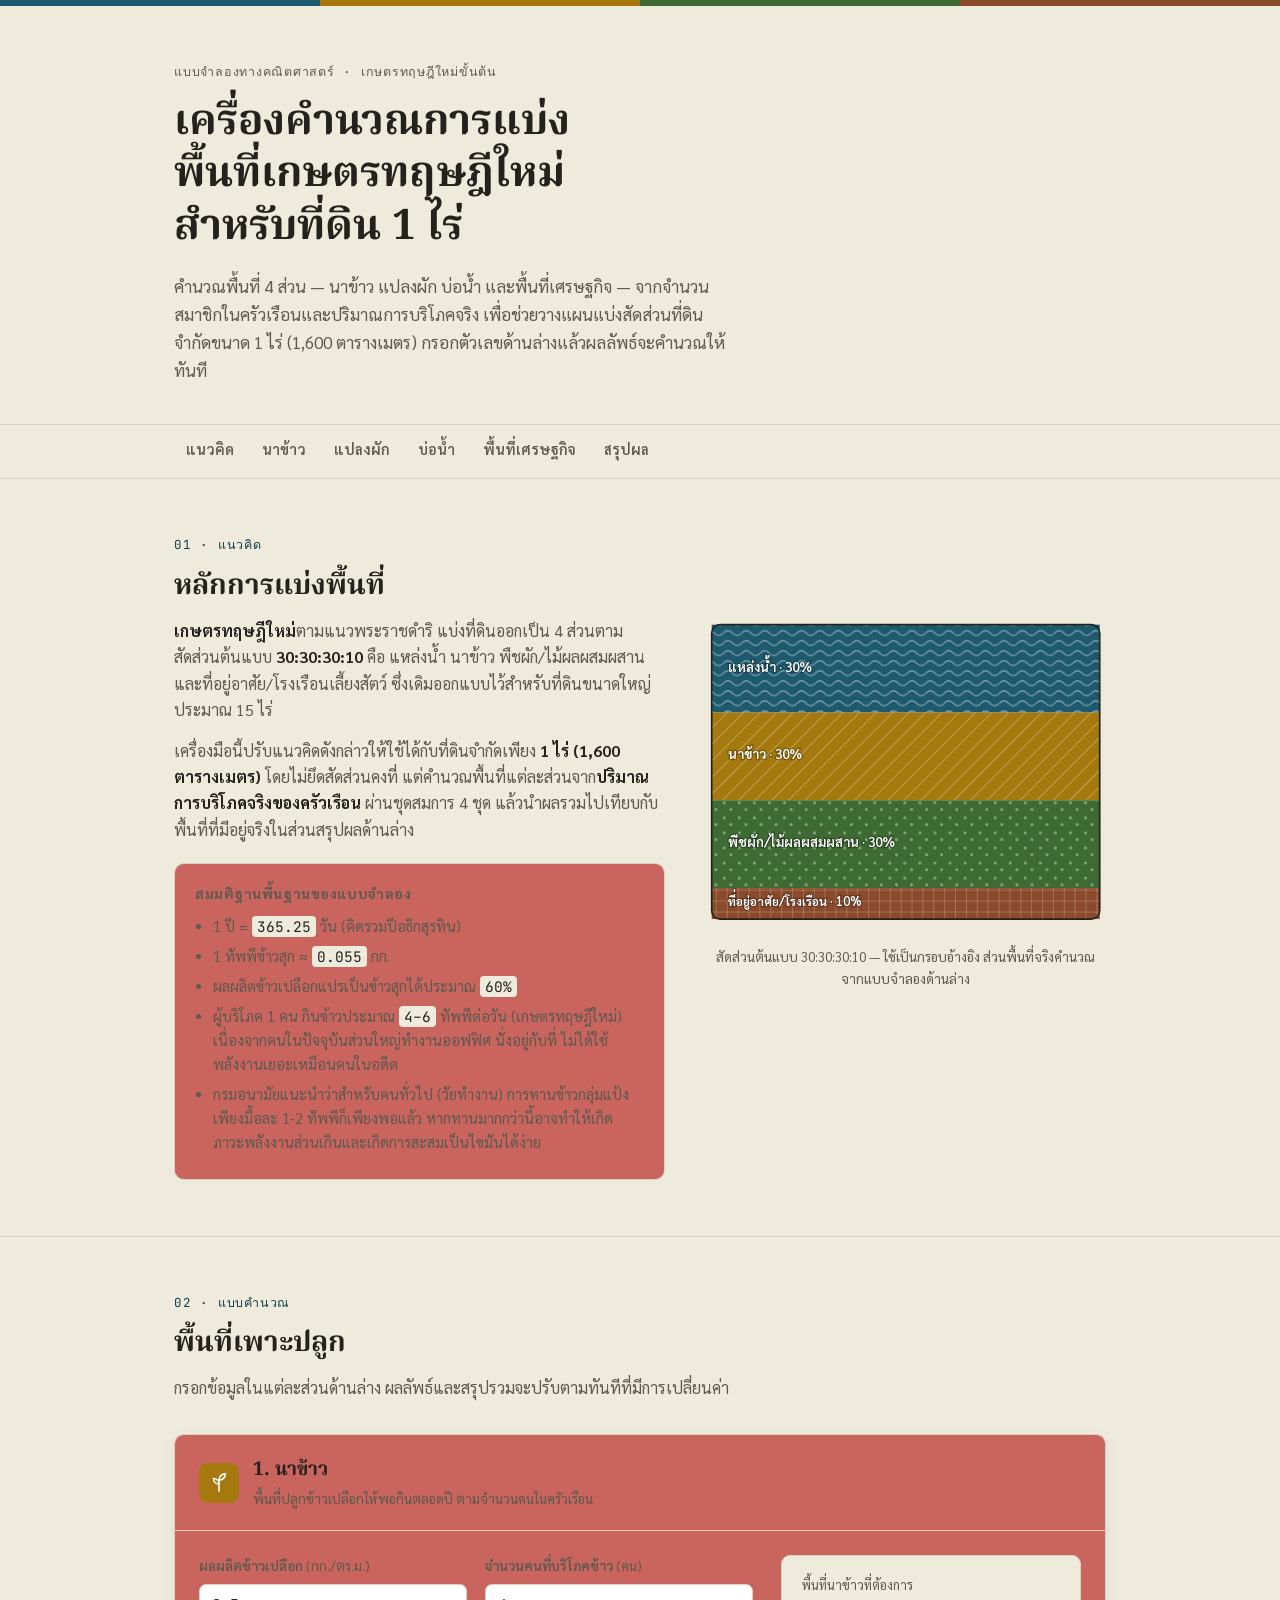
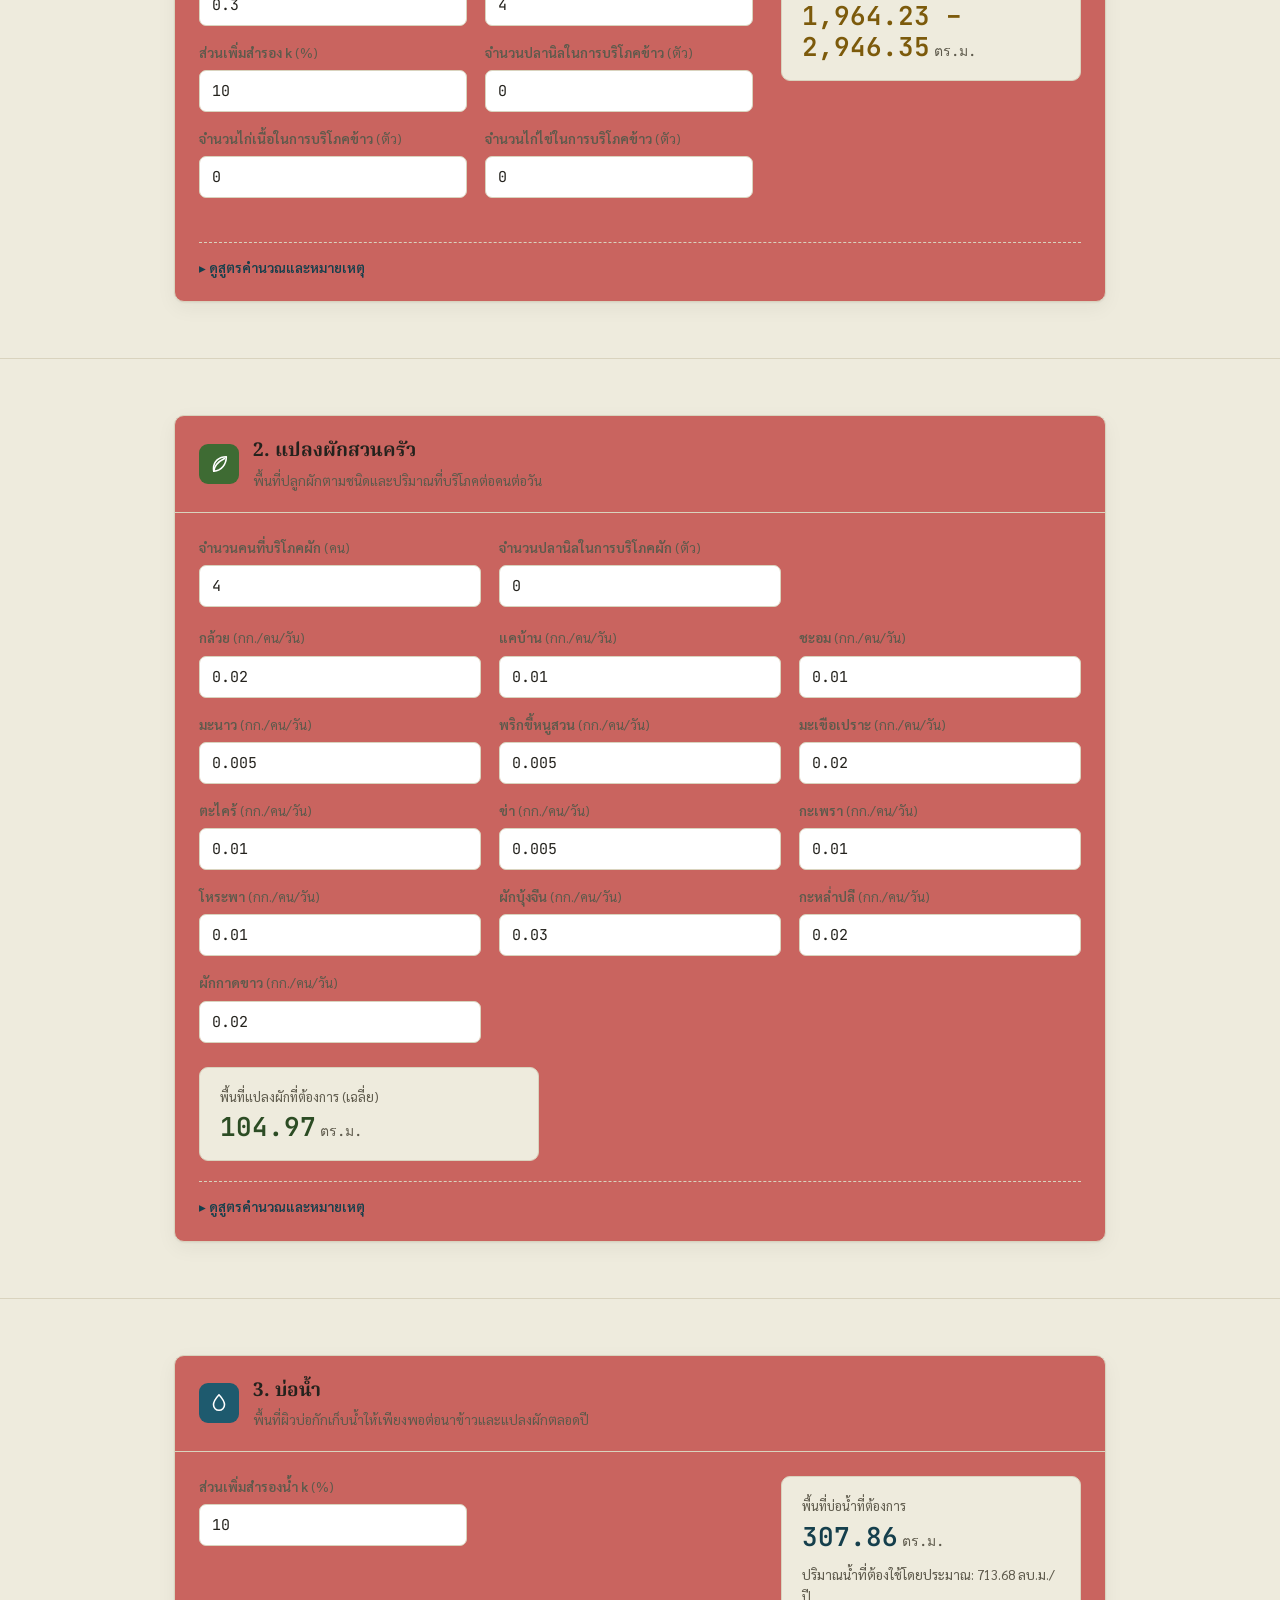
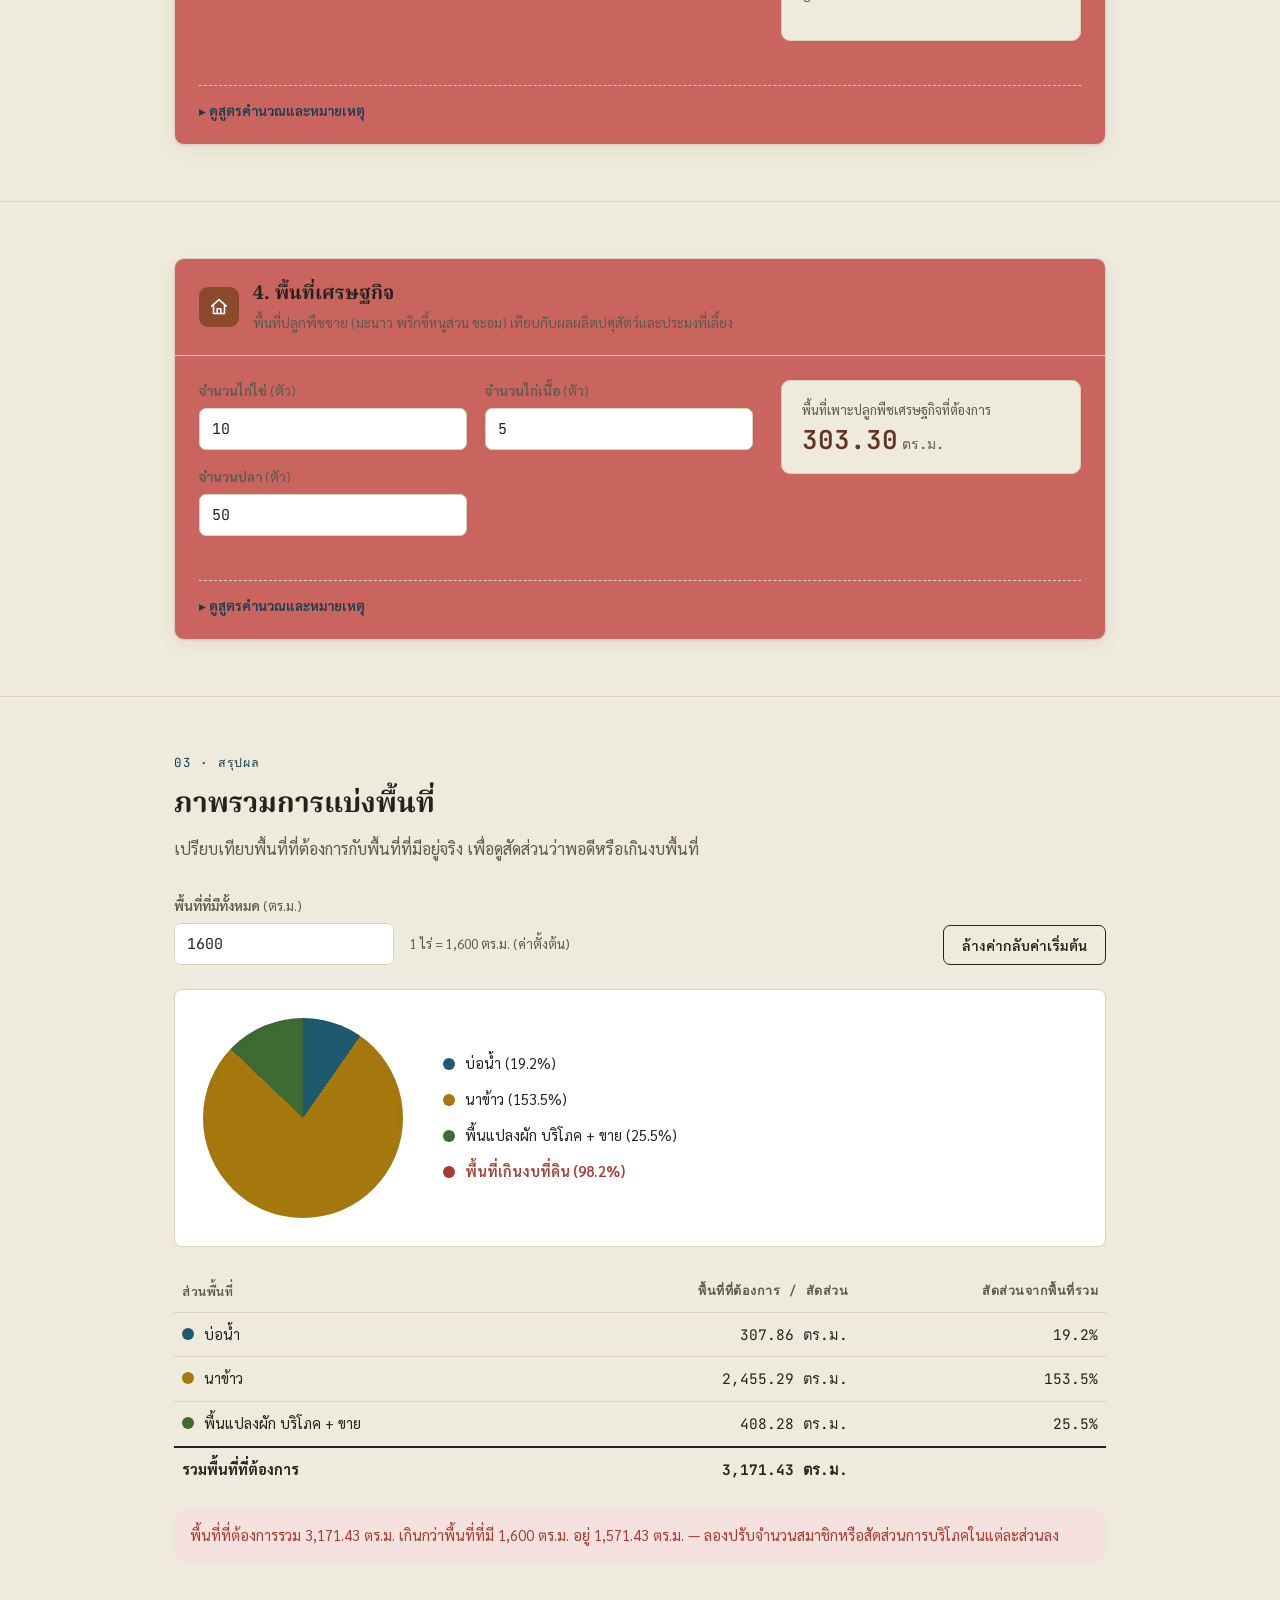
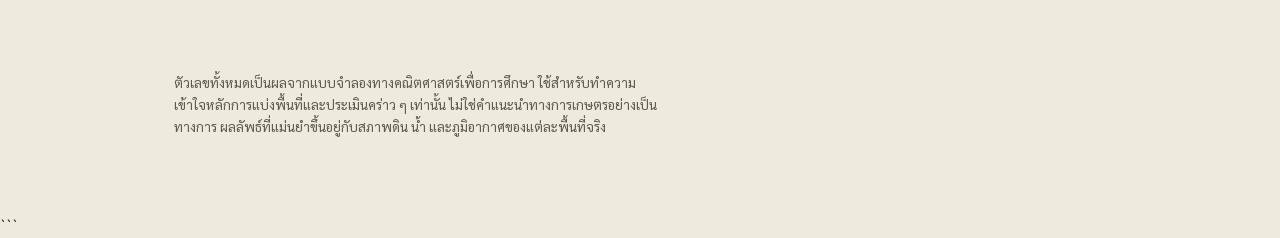
==== commit c0400a99: "Update index.html" ====
--- a/index.html
+++ b/index.html
@@ -11,7 +11,7 @@
 <style>
   :root{
     --paper: #EEEBDD;
-    --paper-raised: #F8F6EE;
+    --paper-raised: #b412129e;
     --ink: #24221D;
     --ink-soft: #5E5A4C;
     --line: #D9D3BE;
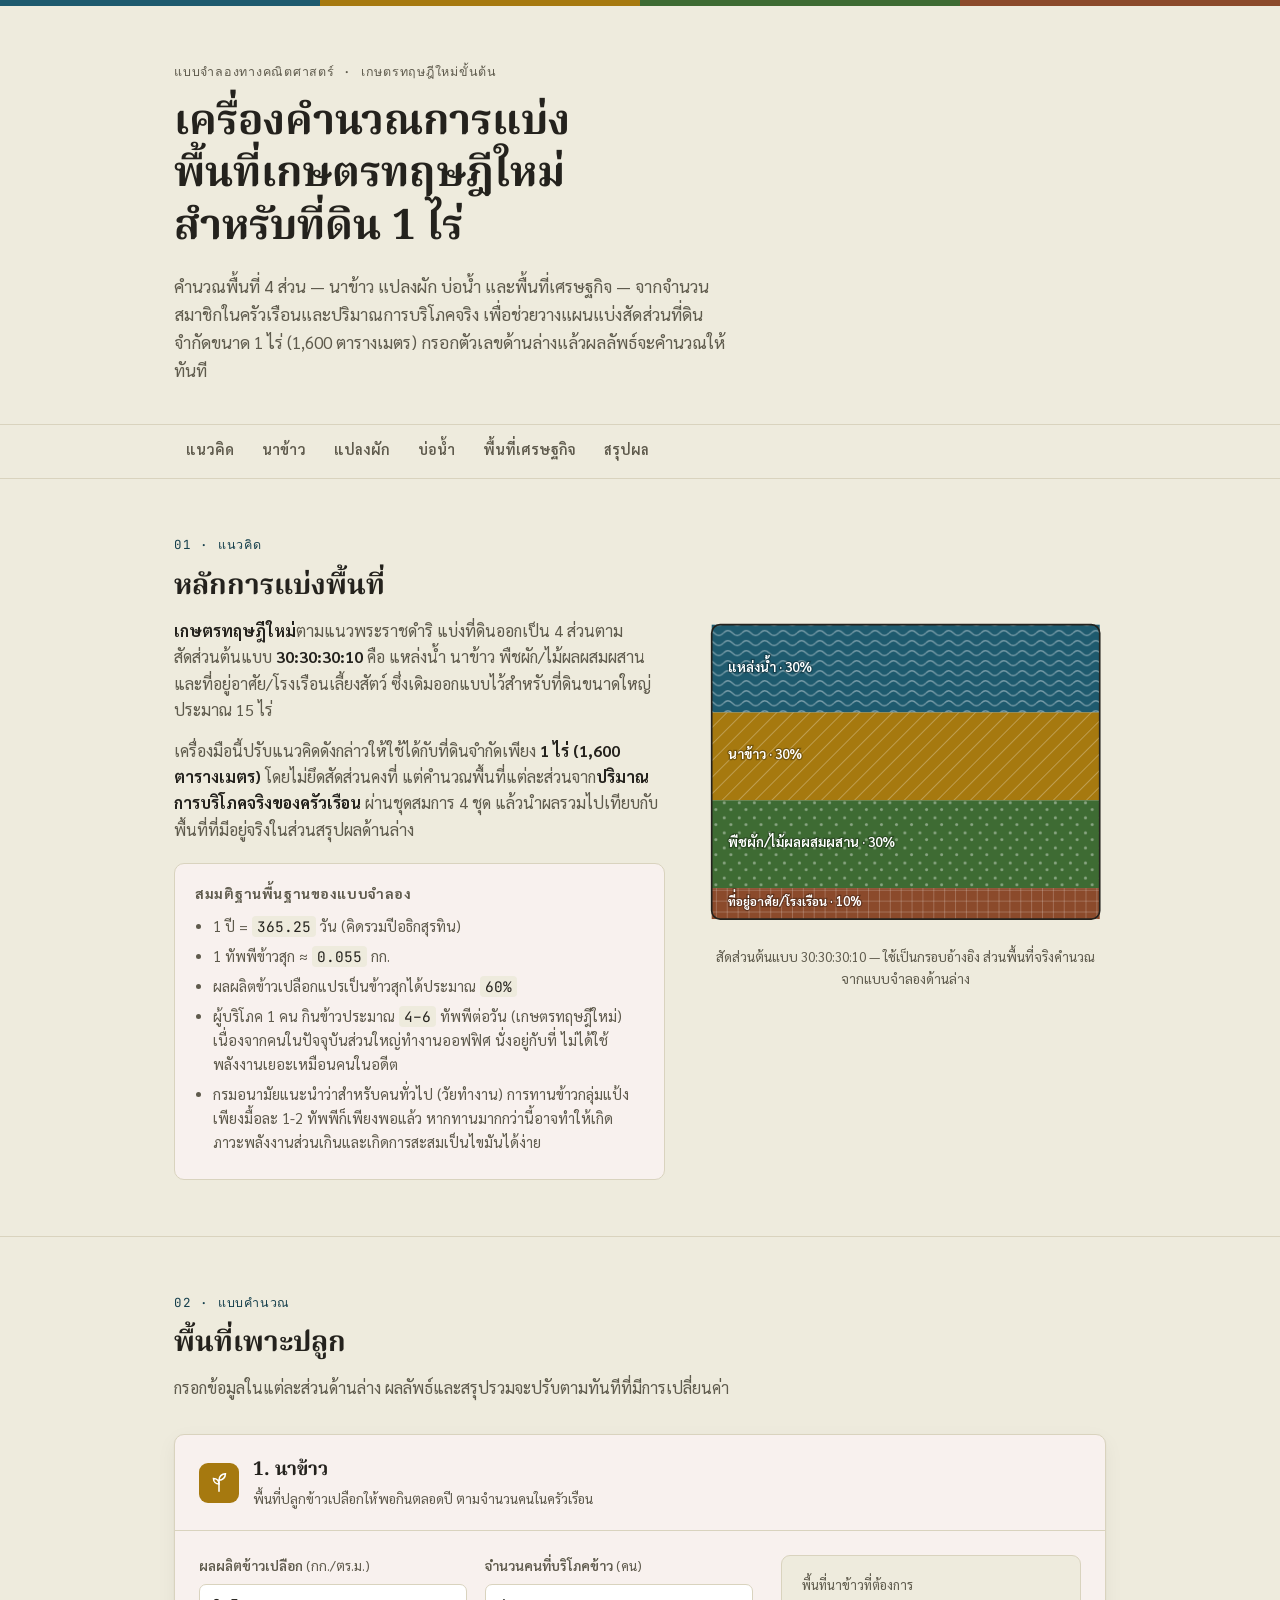
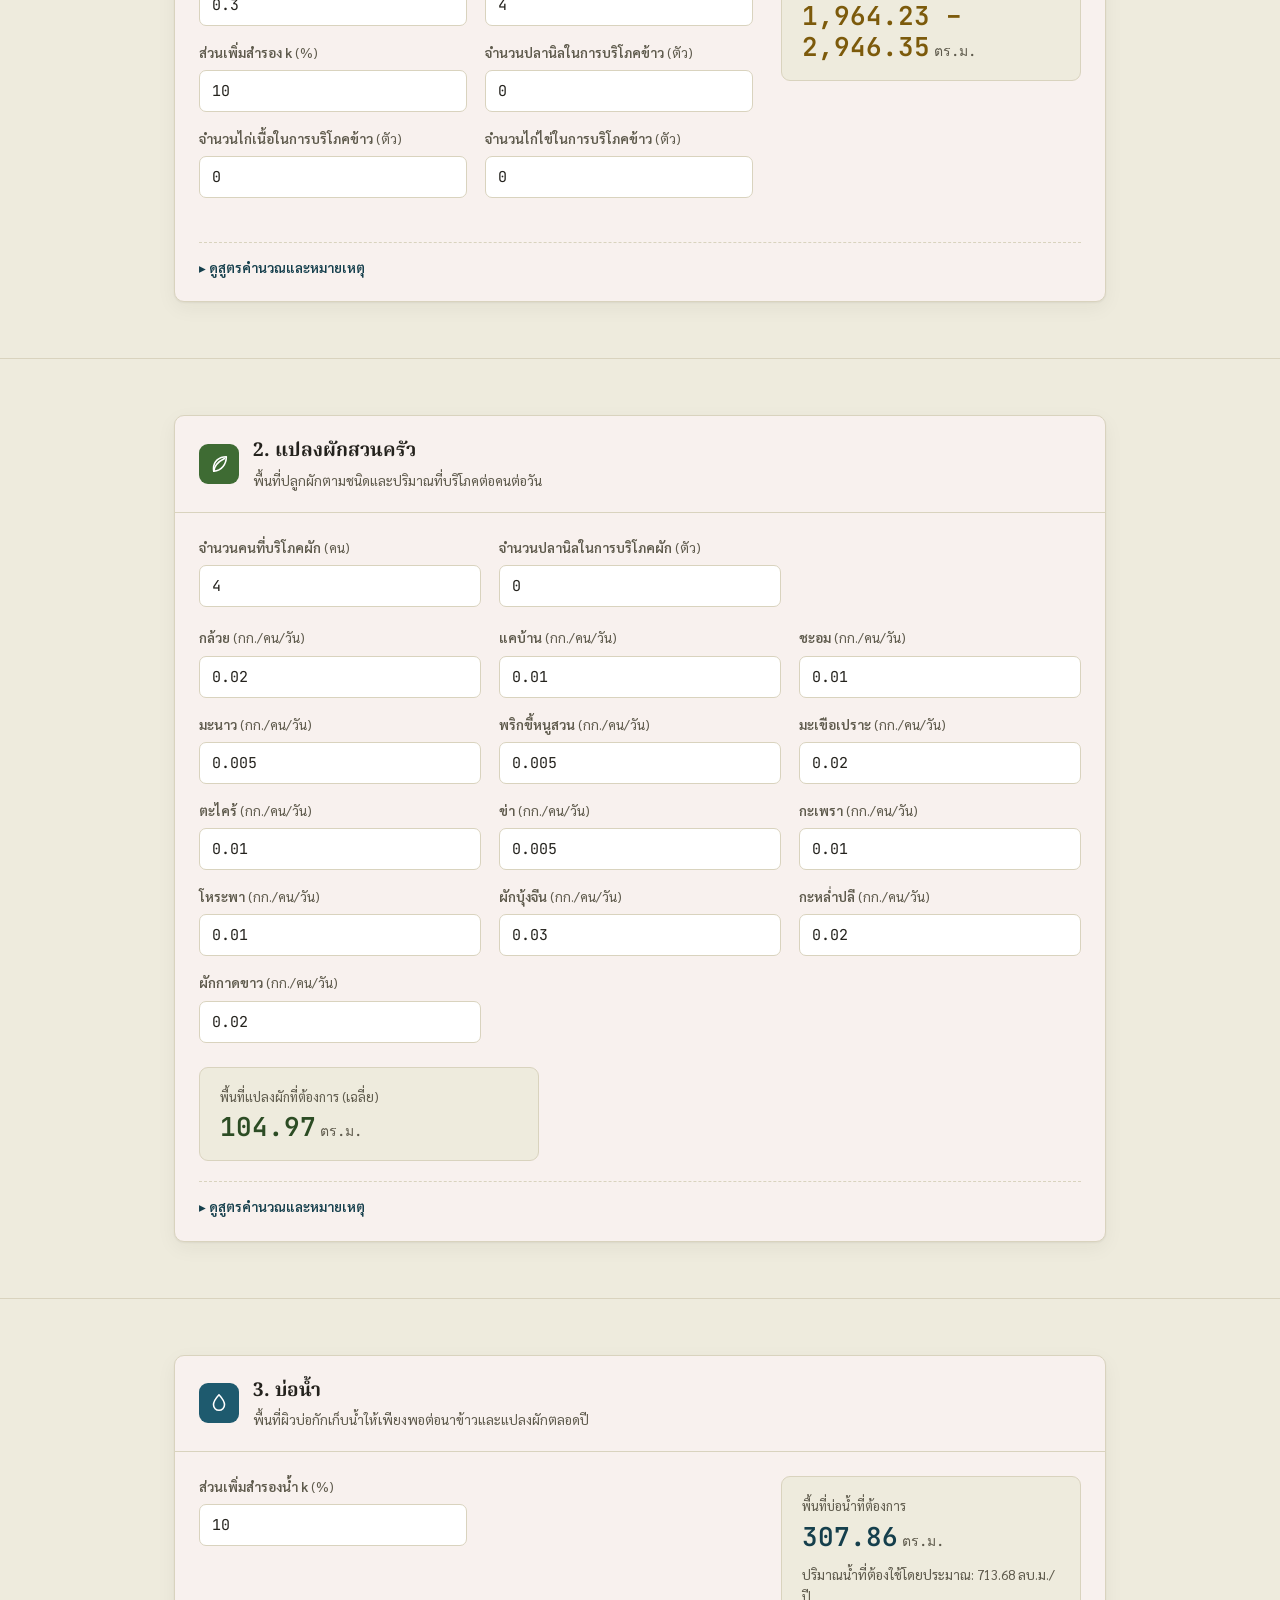
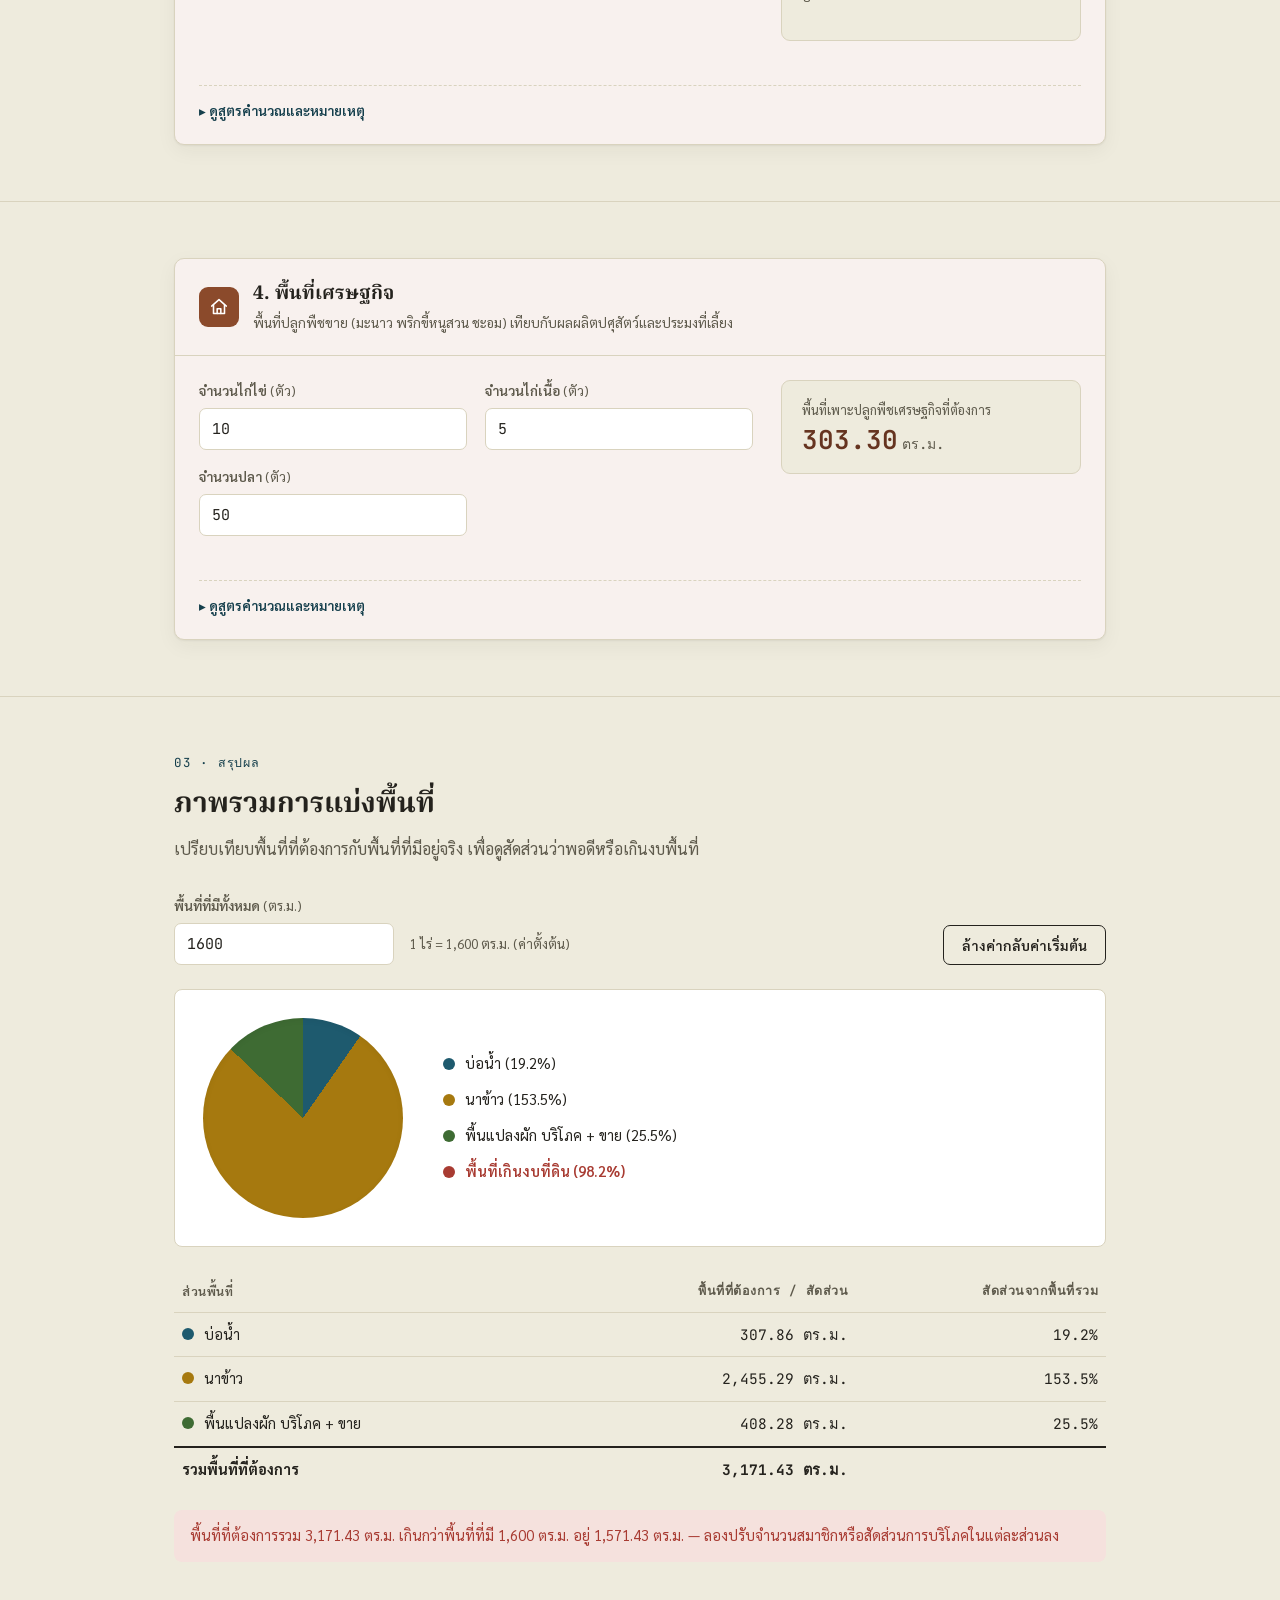
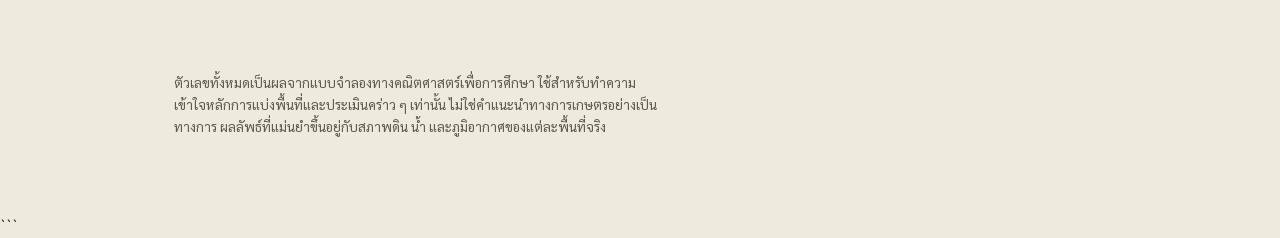
==== commit 6c536058: "Update CSS variables for color themes" ====
--- a/index.html
+++ b/index.html
@@ -11,7 +11,8 @@
 <style>
   :root{
     --paper: #EEEBDD;
-    --paper-raised: #b412129e;
+    --paper-raised: #f8f1ee;
+    --paper-raised2 : #970000;
     --ink: #24221D;
     --ink-soft: #5E5A4C;
     --line: #D9D3BE;
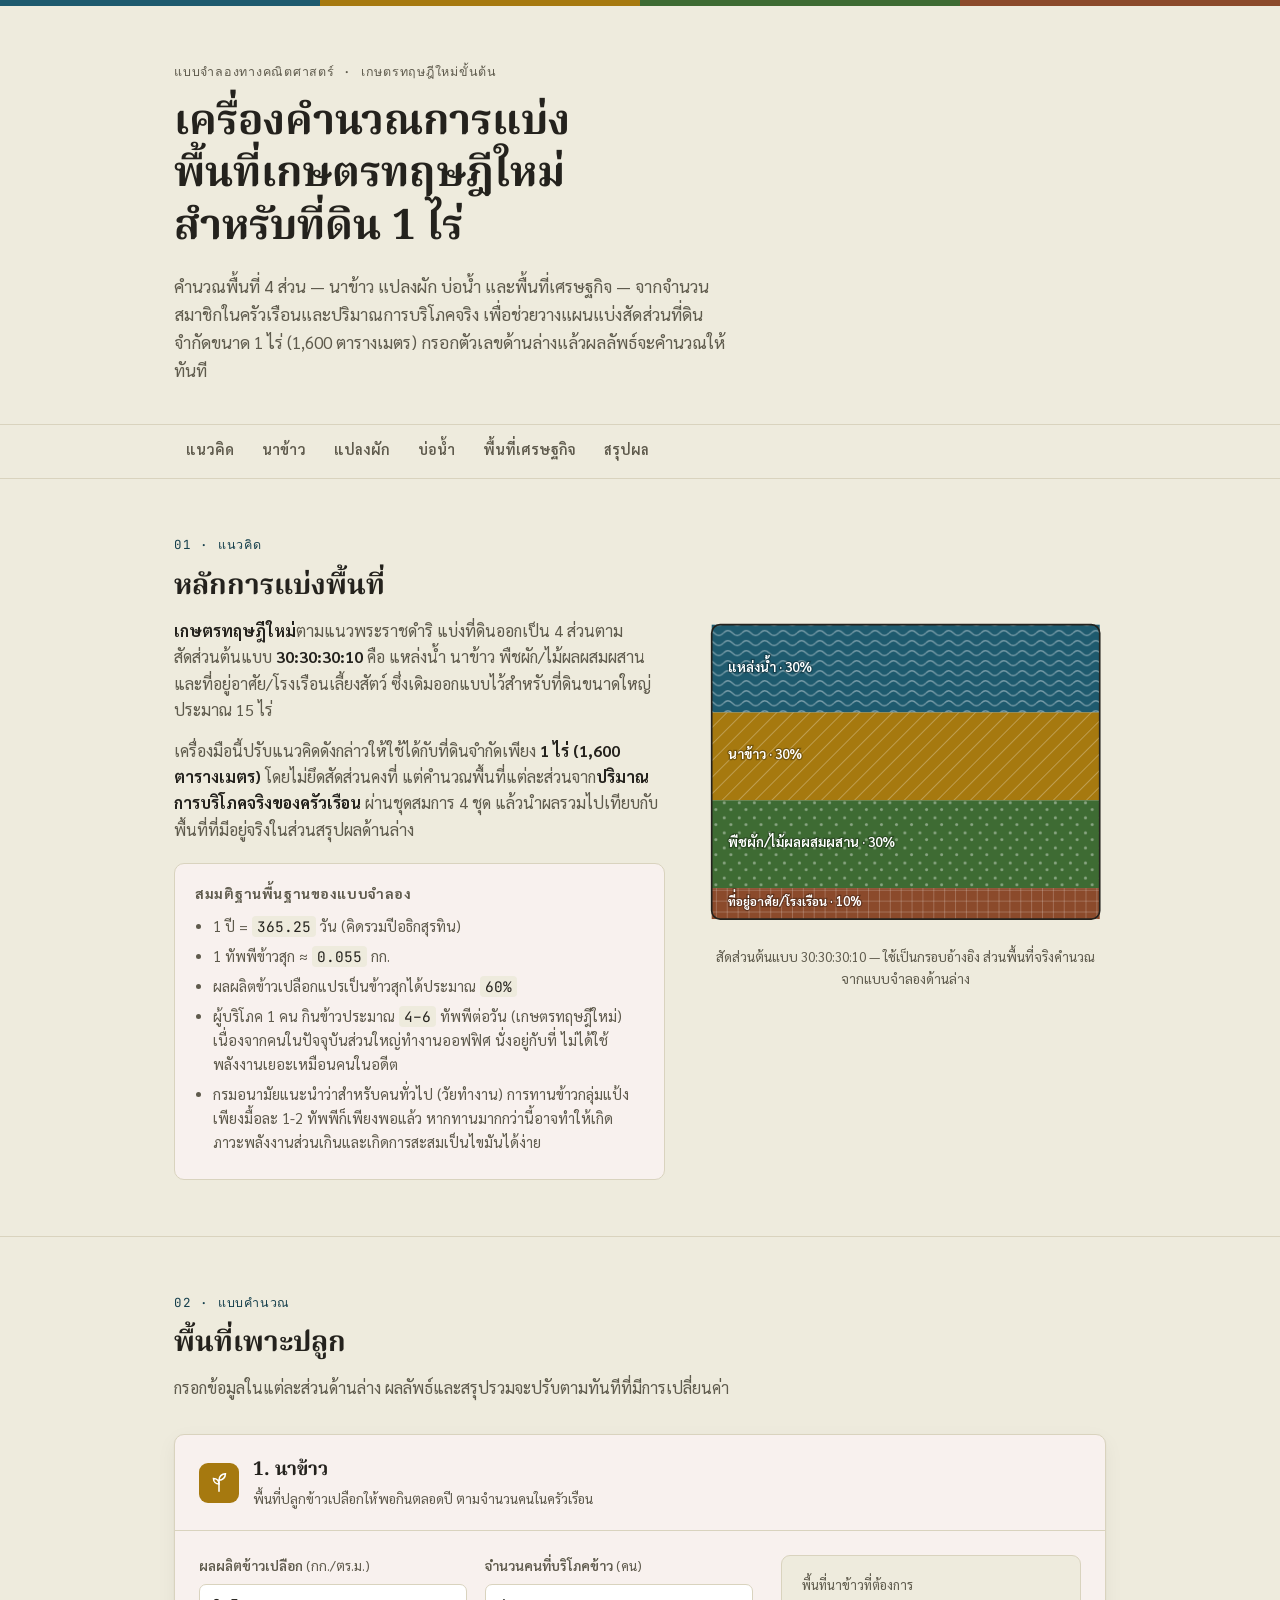
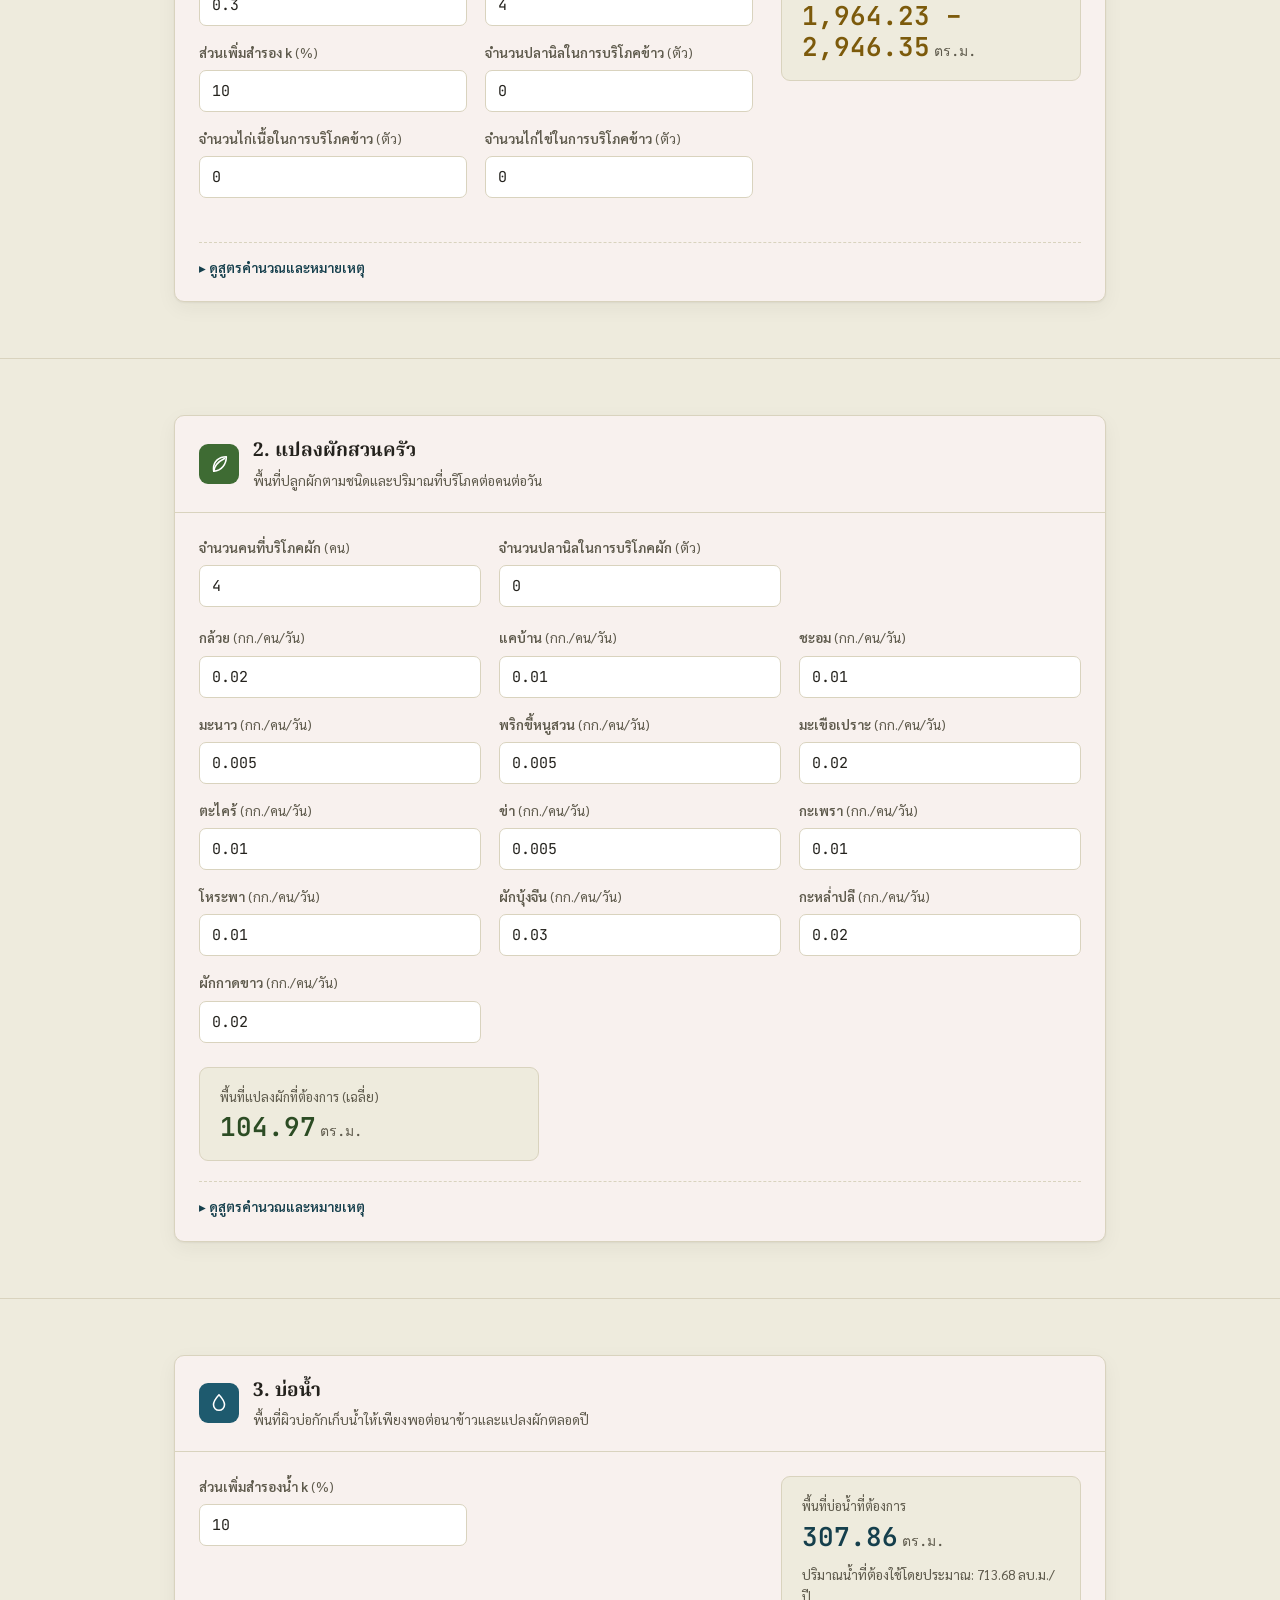
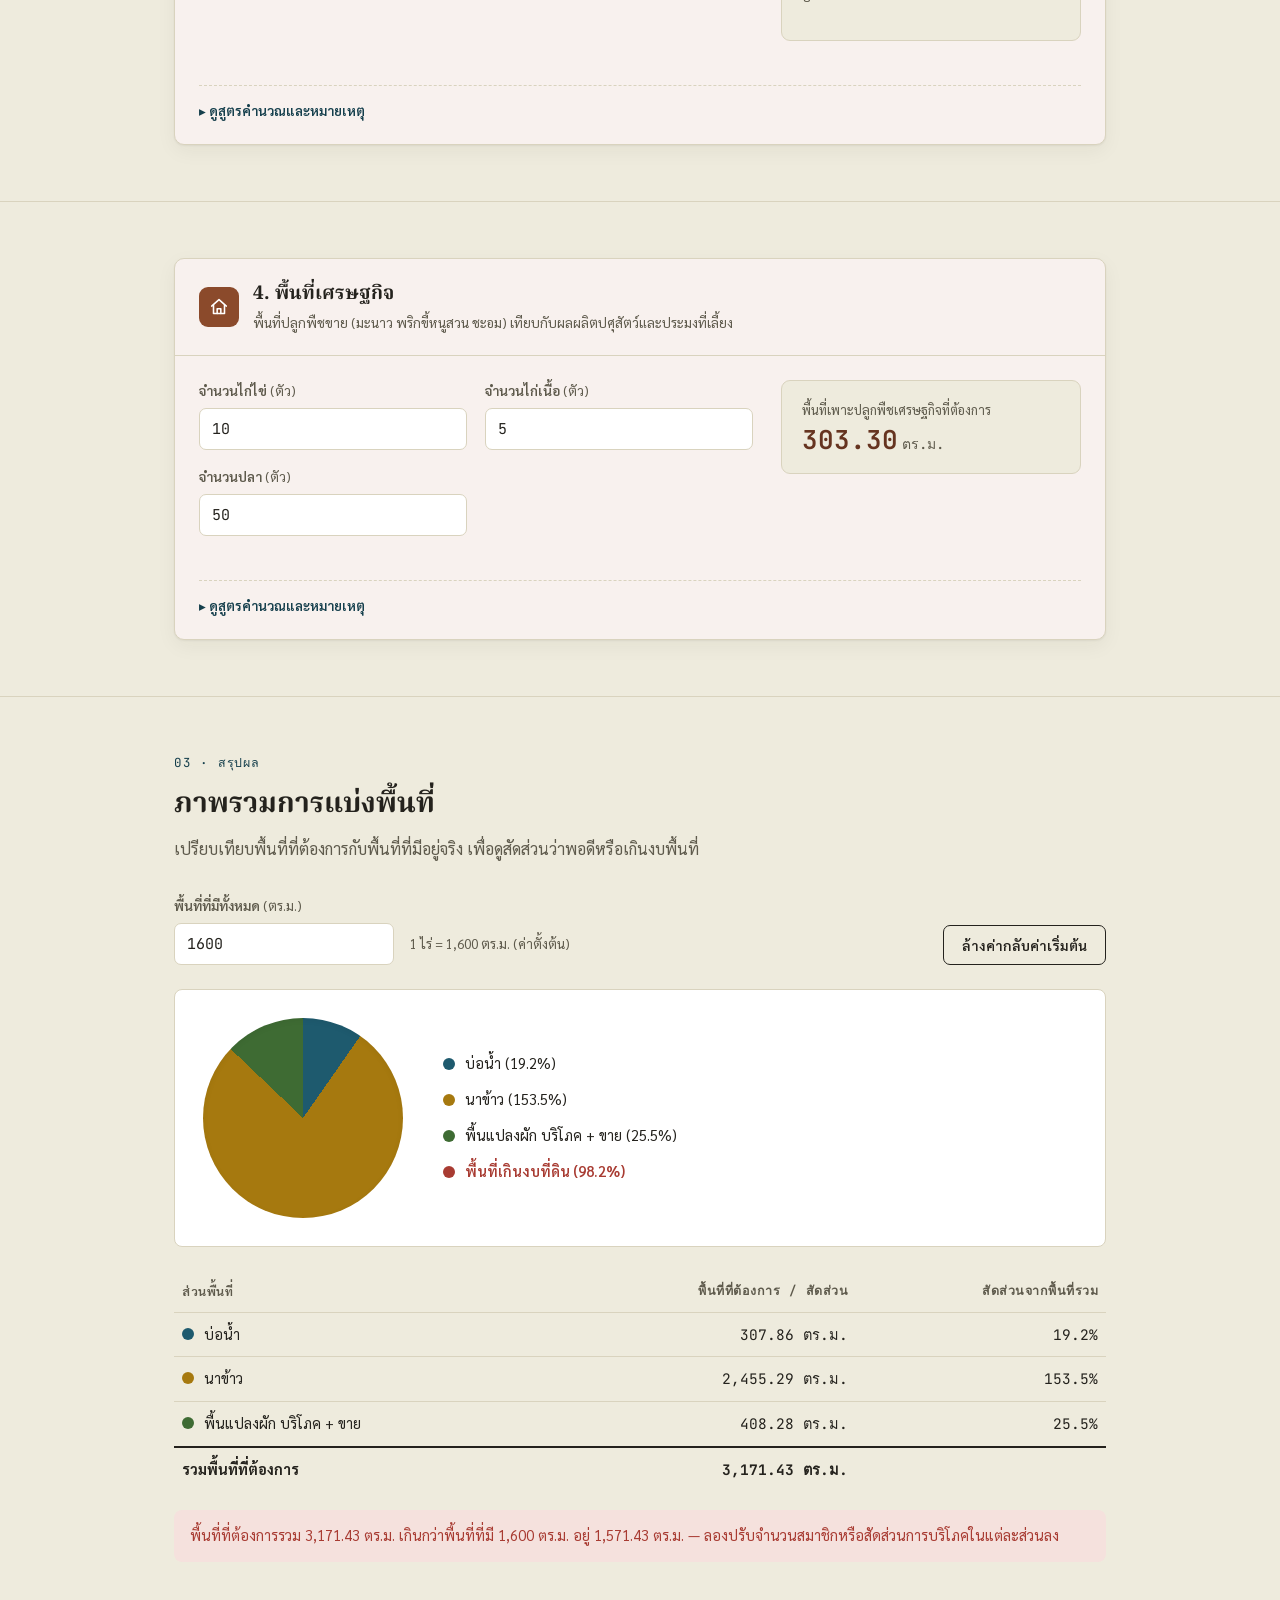
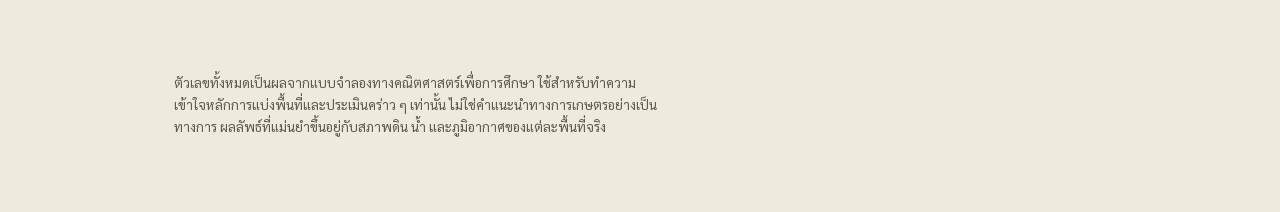
==== commit b7887937: "Update index.html" ====
--- a/index.html
+++ b/index.html
@@ -901,8 +901,8 @@
     if (remaining > 0 && land > 0) {
       var piePct = (remaining / renderTotal) * 100;
       var displayPct = (remaining / land) * 100;
-      gradientStops.push("var(--paper-raised) " + cumulativePercent + "% 100%");
-      legEl.innerHTML += '<div style="display:flex; align-items:center;"><span class="dot" style="background:var(--paper-raised); border:1px solid var(--line);"></span>พื้นที่อยู่อาศัย (คน + สัตว์) (' + fmt(displayPct, 1) + '%)</div>';
+      gradientStops.push("#970000 " + cumulativePercent + "% 100%");
+      legEl.innerHTML += '<div style="display:flex; align-items:center;"><span class="dot" style="background:#970000;"></span>พื้นที่อยู่อาศัย (คน + สัตว์) (' + fmt(displayPct, 1) + '%)</div>';
     } else if (remaining < 0) {
       legEl.innerHTML += '<div style="display:flex; align-items:center; color:var(--warn); font-weight:600;"><span class="dot" style="background:var(--warn)"></span>พื้นที่เกินงบที่ดิน (' + fmt(Math.abs((remaining/land)*100), 1) + '%)</div>';
     }
@@ -927,7 +927,7 @@
     if (remaining > 0) {
        var pct = land > 0 ? (remaining / land) * 100 : 0;
        var tr = document.createElement("tr");
-       tr.innerHTML = '<td><span class="dot" style="background:var(--paper-raised); border:1px solid var(--line);"></span>พื้นที่อยู่อาศัย (คน + สัตว์)</td>' +
+       tr.innerHTML = '<td><span class="dot" style="background:#970000;"></span>พื้นที่อยู่อาศัย (คน + สัตว์)</td>' +
         '<td>' + fmt(remaining) + ' ตร.ม.</td><td>' + fmt(pct, 1) + '%</td>';
        tbody.appendChild(tr);
     }
@@ -974,5 +974,3 @@
 
 </body>
 </html>
-
-```
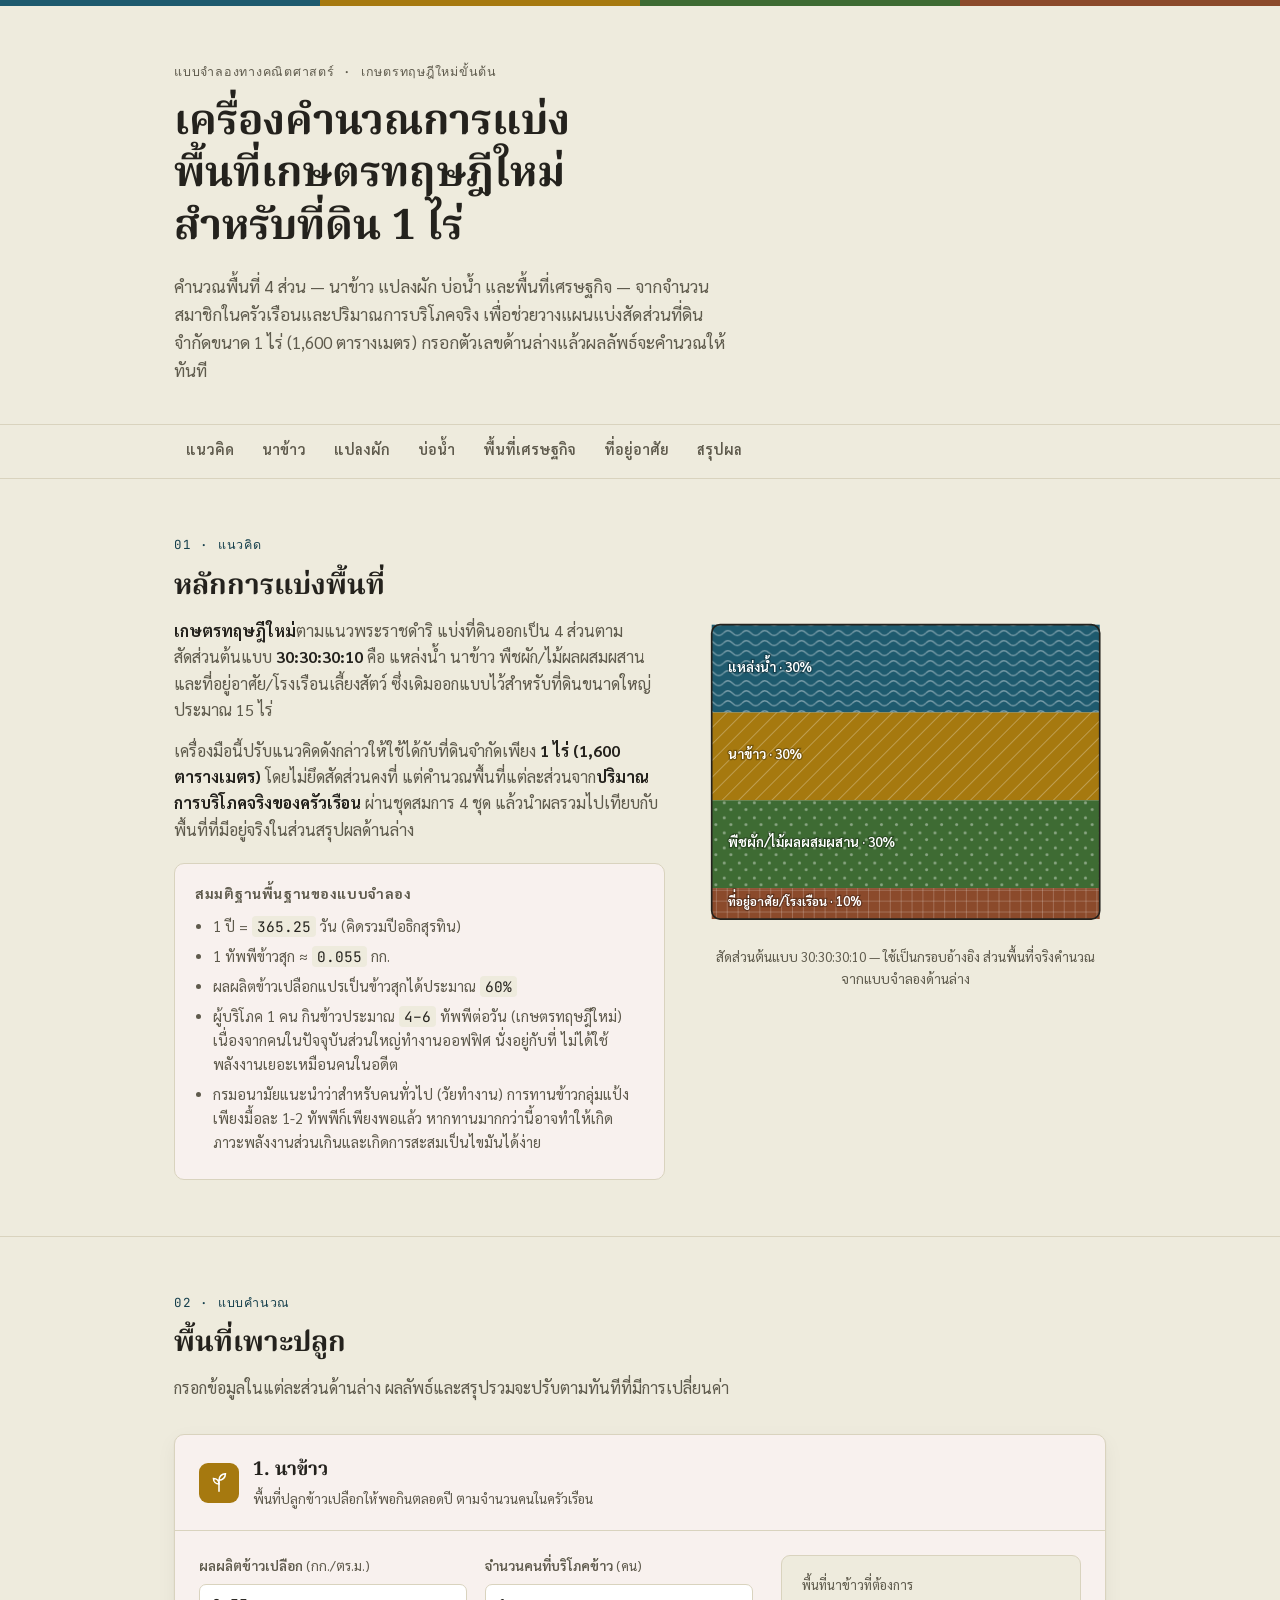
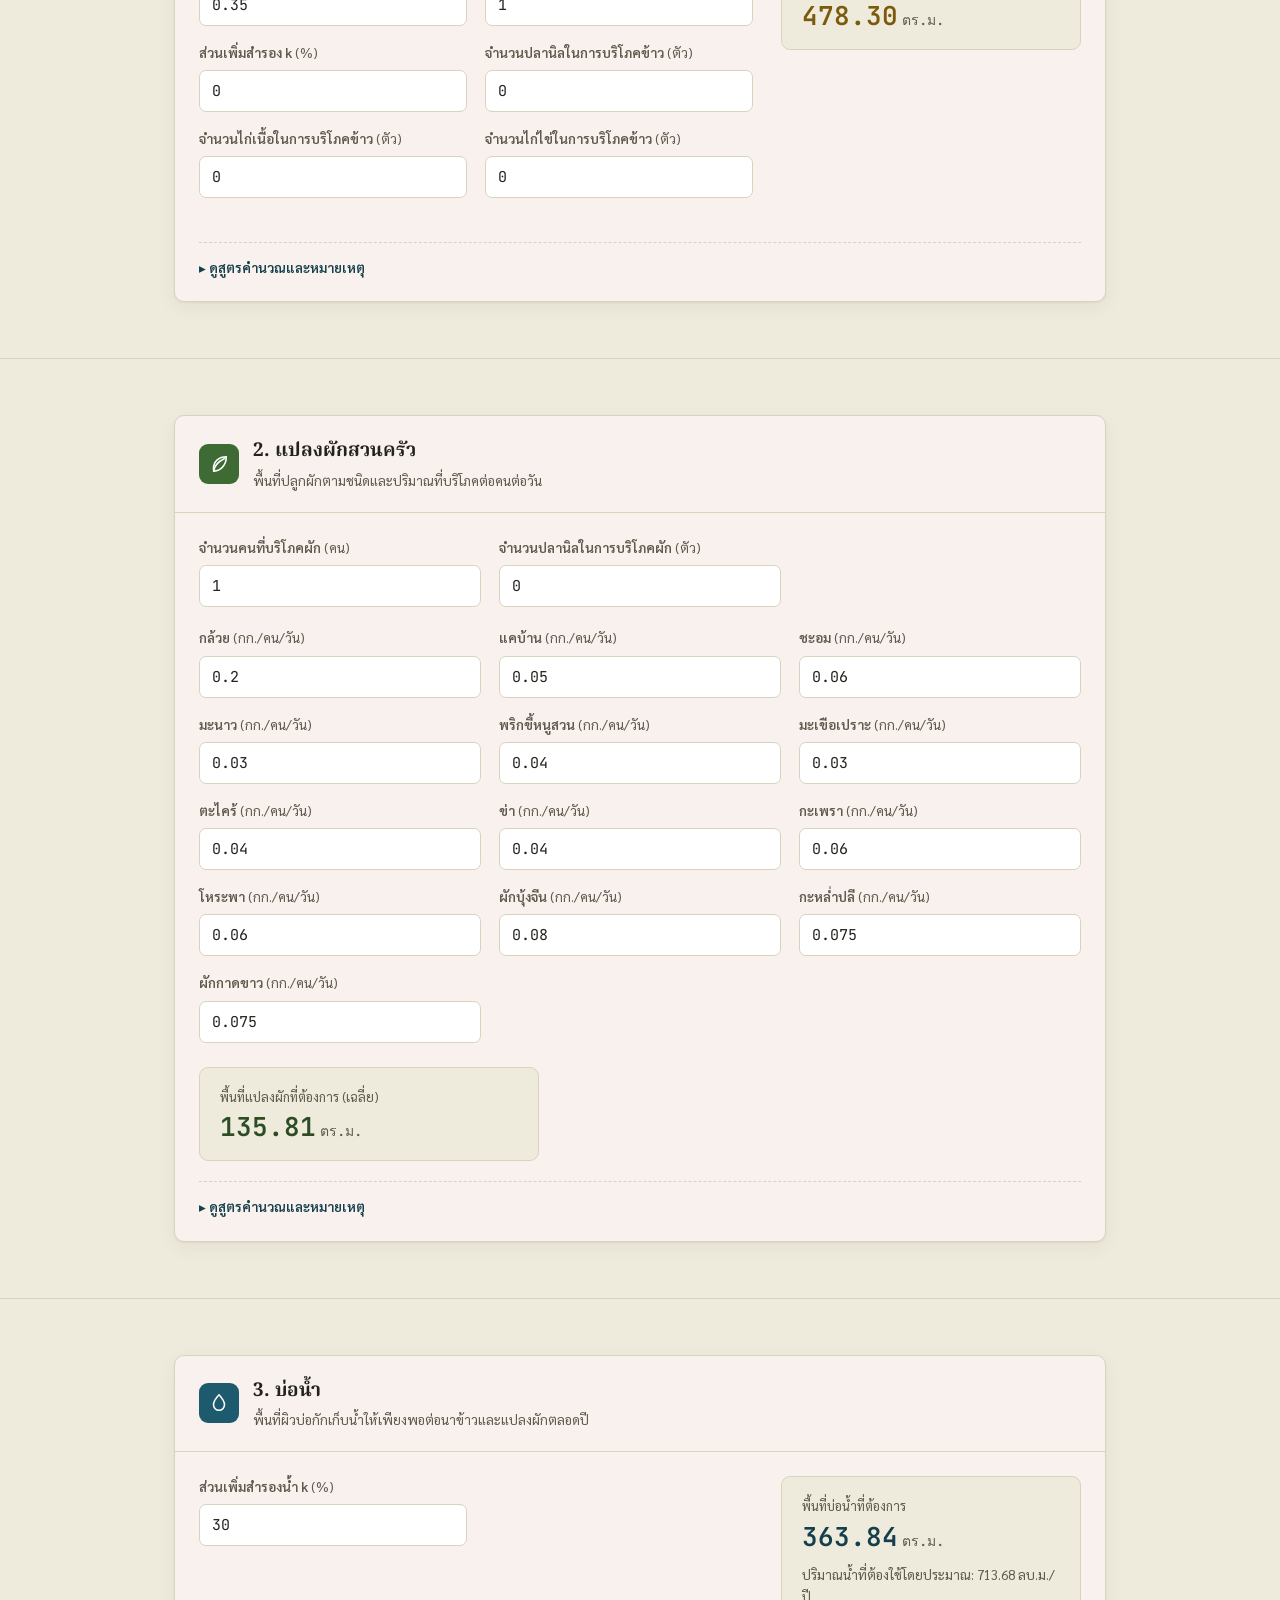
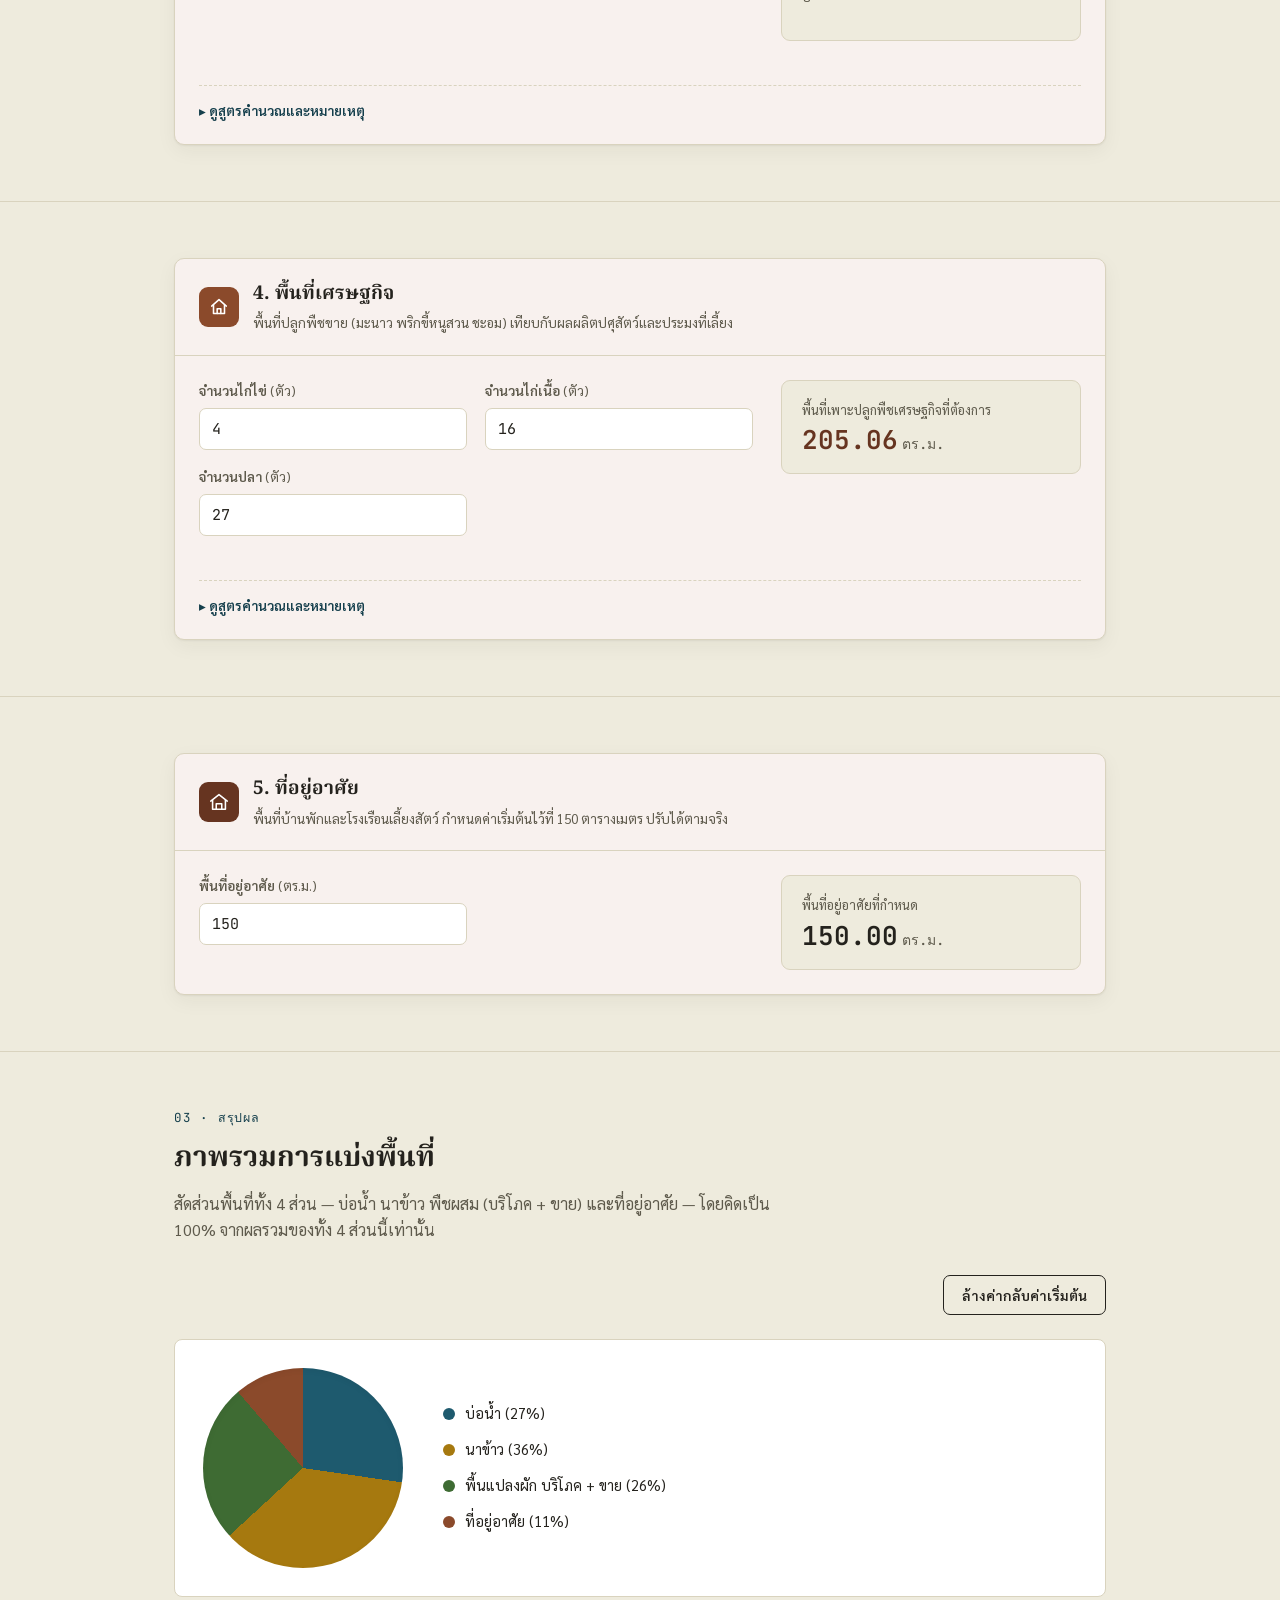
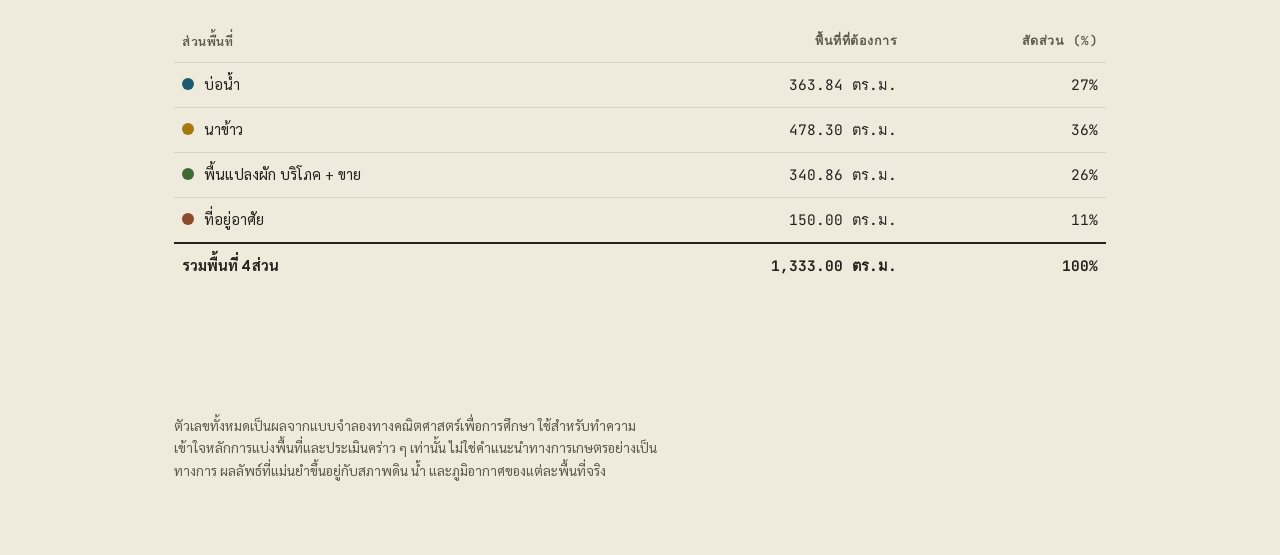
==== commit 2a36d092: "Add files via upload" ====
--- a/index.html
+++ b/index.html
@@ -8,373 +8,7 @@
 <link rel="preconnect" href="https://fonts.googleapis.com">
 <link rel="preconnect" href="https://fonts.gstatic.com" crossorigin>
 <link href="https://fonts.googleapis.com/css2?family=Noto+Serif+Thai:wght@500;600;700&family=Sarabun:wght@300;400;500;600;700&family=JetBrains+Mono:wght@400;500;600&display=swap" rel="stylesheet">
-<style>
-  :root{
-    --paper: #EEEBDD;
-    --paper-raised: #f8f1ee;
-    --paper-raised2 : #970000;
-    --ink: #24221D;
-    --ink-soft: #5E5A4C;
-    --line: #D9D3BE;
-
-    --water: #1E5A6E;
-    --water-deep: #153F4C;
-    --water-soft: #E2EEF0;
-
-    --rice: #A6790F;
-    --rice-deep: #7C5A0B;
-    --rice-soft: #F4ECD8;
-
-    --crop: #3E6B33;
-    --crop-deep: #2C4C24;
-    --crop-soft: #E6EEE1;
-
-    --soil: #8B4A2B;
-    --soil-deep: #663420;
-    --soil-soft: #F1E3D9;
-
-    --warn: #A83B32;
-    --warn-soft: #F5E1DD;
-    --ok: #2C6B4F;
-    --ok-soft: #E1EEE6;
-
-    --font-display: 'Noto Serif Thai', 'Noto Serif', serif;
-    --font-body: 'Sarabun', system-ui, sans-serif;
-    --font-mono: 'JetBrains Mono', 'Noto Sans Mono', monospace;
-
-    --radius: 10px;
-    --shadow: 0 1px 2px rgba(36,34,29,0.06), 0 6px 20px rgba(36,34,29,0.05);
-  }
-
-  *{ box-sizing: border-box; }
-  html{ scroll-behavior: smooth; }
-  @media (prefers-reduced-motion: reduce){
-    html{ scroll-behavior: auto; }
-    *{ animation: none !important; transition: none !important; }
-  }
-
-  body{
-    margin:0;
-    background: var(--paper);
-    color: var(--ink);
-    font-family: var(--font-body);
-    font-size: 16px;
-    line-height: 1.65;
-    -webkit-font-smoothing: antialiased;
-  }
-
-  .brand-stripe{
-    height: 6px;
-    display:flex;
-  }
-  .brand-stripe span{ flex:1; }
-  .brand-stripe span:nth-child(1){ background: var(--water); }
-  .brand-stripe span:nth-child(2){ background: var(--rice); }
-  .brand-stripe span:nth-child(3){ background: var(--crop); }
-  .brand-stripe span:nth-child(4){ background: var(--soil); }
-
-  a{ color: var(--water-deep); }
-  a:focus-visible, button:focus-visible, input:focus-visible, details:focus-visible summary{
-    outline: 3px solid var(--water);
-    outline-offset: 2px;
-  }
-
-  .wrap{ max-width: 980px; margin: 0 auto; padding: 0 24px; }
-
-  header.site-header{
-    padding: 56px 0 40px;
-    border-bottom: 1px solid var(--line);
-  }
-  .eyebrow{
-    font-family: var(--font-mono);
-    font-size: 12.5px;
-    letter-spacing: 0.06em;
-    text-transform: uppercase;
-    color: var(--ink-soft);
-    margin: 0 0 14px;
-  }
-  h1{
-    font-family: var(--font-display);
-    font-weight: 700;
-    font-size: clamp(28px, 4.4vw, 42px);
-    line-height: 1.25;
-    margin: 0 0 18px;
-    max-width: 18ch;
-  }
-  .lede{
-    max-width: 62ch;
-    color: var(--ink-soft);
-    font-size: 17px;
-    margin: 0;
-  }
-
-  nav.toc{
-    position: sticky;
-    top: 0;
-    z-index: 20;
-    background: rgba(238,235,221,0.94);
-    backdrop-filter: blur(4px);
-    border-bottom: 1px solid var(--line);
-  }
-  nav.toc ul{
-    max-width: 980px;
-    margin: 0 auto;
-    padding: 0 24px;
-    list-style: none;
-    display: flex;
-    gap: 4px;
-    overflow-x: auto;
-  }
-  nav.toc a{
-    display:block;
-    padding: 13px 12px;
-    font-size: 14.5px;
-    font-weight: 600;
-    color: var(--ink-soft);
-    text-decoration: none;
-    white-space: nowrap;
-    border-bottom: 3px solid transparent;
-  }
-  nav.toc a:hover{ color: var(--ink); border-bottom-color: var(--line); }
-
-  main section{ padding: 56px 0; border-bottom: 1px solid var(--line); }
-  main section:last-of-type{ border-bottom: none; }
-
-  h2{
-    font-family: var(--font-display);
-    font-size: clamp(22px, 3vw, 28px);
-    margin: 0 0 8px;
-  }
-  .section-kicker{
-    font-family: var(--font-mono);
-    font-size: 12.5px;
-    color: var(--water-deep);
-    text-transform: uppercase;
-    letter-spacing: 0.06em;
-    margin: 0 0 8px;
-  }
-  .section-intro{ max-width: 68ch; color: var(--ink-soft); margin: 0 0 32px; }
-
-  /* Concept diagram */
-  .concept-grid{
-    display:grid;
-    grid-template-columns: 1.1fr 0.9fr;
-    gap: 40px;
-    align-items: start;
-  }
-  @media (max-width: 760px){ .concept-grid{ grid-template-columns: 1fr; } }
-
-  .concept-text p{ margin: 0 0 14px; color: var(--ink-soft); }
-  .concept-text strong{ color: var(--ink); }
-
-  .assumptions{
-    margin-top: 20px;
-    background: var(--paper-raised);
-    border: 1px solid var(--line);
-    border-radius: var(--radius);
-    padding: 18px 20px;
-  }
-  .assumptions h3{
-    font-family: var(--font-body);
-    font-size: 14px;
-    text-transform: uppercase;
-    letter-spacing: 0.04em;
-    color: var(--ink-soft);
-    margin: 0 0 10px;
-  }
-  .assumptions ul{ margin:0; padding-left: 18px; font-size: 14.5px; color: var(--ink-soft); }
-  .assumptions li{ margin-bottom: 6px; }
-  .assumptions code{ font-family: var(--font-mono); background: var(--paper); padding: 1px 5px; border-radius: 4px; color: var(--ink); }
-
-  .plot-diagram{ width: 100%; height: auto; display:block; }
-  .plot-diagram text{
-    font-family: var(--font-body);
-    font-weight: 600;
-    fill: #fff;
-    paint-order: stroke;
-    stroke: rgba(0,0,0,0.28);
-    stroke-width: 3px;
-  }
-  .plot-caption{ margin-top: 10px; font-size: 13.5px; color: var(--ink-soft); text-align: center; }
-
-  /* Calculator cards */
-  .calc-card{
-    background: var(--paper-raised);
-    border: 1px solid var(--line);
-    border-radius: var(--radius);
-    box-shadow: var(--shadow);
-    margin-bottom: 28px;
-    overflow: hidden;
-  }
-  .calc-card:last-child{ margin-bottom: 0; }
-  .card-head{
-    display:flex;
-    align-items: center;
-    gap: 14px;
-    padding: 20px 24px;
-    border-bottom: 1px solid var(--line);
-  }
-  .card-icon{
-    flex: 0 0 auto;
-    width: 40px; height: 40px;
-    border-radius: 9px;
-    display:flex; align-items:center; justify-content:center;
-    color: #fff;
-  }
-  .calc-rice .card-icon{ background: var(--rice); }
-  .calc-veg .card-icon{ background: var(--crop); }
-  .calc-water .card-icon{ background: var(--water); }
-  .calc-sell .card-icon{ background: var(--soil); }
-
-  .card-titles h3{ font-family: var(--font-display); font-size: 19px; margin: 0 0 2px; }
-  .card-titles p{ margin:0; font-size: 13.5px; color: var(--ink-soft); }
-
-  .card-body{ padding: 24px; display:grid; grid-template-columns: 1fr 300px; gap: 28px; }
-  @media (max-width: 760px){ .card-body{ grid-template-columns: 1fr; } }
-
-  .field-grid{
-    display:grid;
-    grid-template-columns: repeat(auto-fill, minmax(230px, 1fr));
-    gap: 16px 18px;
-  }
-  .field label{
-    display:block;
-    font-size: 13.5px;
-    font-weight: 600;
-    color: var(--ink-soft);
-    margin-bottom: 6px;
-  }
-  .field .unit{ font-weight: 400; color: var(--ink-soft); }
-  .field input{
-    width: 100%;
-    padding: 10px 12px;
-    border: 1px solid var(--line);
-    border-radius: 7px;
-    background: #fff;
-    font-family: var(--font-mono);
-    font-size: 15px;
-    color: var(--ink);
-  }
-  .field input:hover{ border-color: var(--ink-soft); }
-
-  .result-box{
-    align-self: start;
-    background: var(--paper);
-    border: 1px solid var(--line);
-    border-radius: 9px;
-    padding: 18px 20px;
-  }
-  .result-box .result-label{ font-size: 13px; color: var(--ink-soft); margin: 0 0 4px; }
-  .result-figure{
-    font-family: var(--font-mono);
-    font-weight: 600;
-    font-size: 26px;
-    line-height: 1.2;
-  }
-  .calc-rice .result-figure{ color: var(--rice-deep); }
-  .calc-veg .result-figure{ color: var(--crop-deep); }
-  .calc-water .result-figure{ color: var(--water-deep); }
-  .calc-sell .result-figure{ color: var(--soil-deep); }
-  .result-unit{ font-size: 14px; font-weight: 400; color: var(--ink-soft); margin-left: 4px; }
-  .result-sub{ margin-top: 12px; font-size: 13.5px; color: var(--ink-soft); }
-  .result-note{
-    margin-top: 10px;
-    font-size: 13px;
-    color: var(--warn);
-    background: var(--warn-soft);
-    padding: 8px 10px;
-    border-radius: 6px;
-  }
-
-  details.formula-details{ margin-top: 20px; border-top: 1px dashed var(--line); padding-top: 14px; }
-  details.formula-details summary{
-    cursor: pointer;
-    font-size: 13.5px;
-    font-weight: 600;
-    color: var(--water-deep);
-    list-style: none;
-  }
-  details.formula-details summary::-webkit-details-marker{ display:none; }
-  details.formula-details summary::before{ content: "▸ "; }
-  details.formula-details[open] summary::before{ content: "▾ "; }
-  .formula-block{ margin-top: 12px; font-size: 13.5px; color: var(--ink-soft); }
-  .formula-line{
-    display:block;
-    font-family: var(--font-mono);
-    font-size: 13px;
-    background: var(--paper);
-    border: 1px solid var(--line);
-    border-radius: 6px;
-    padding: 8px 10px;
-    margin-bottom: 6px;
-    color: var(--ink);
-    overflow-x: auto;
-    white-space: pre;
-  }
-
-  .summary-controls{
-    display:flex; align-items:flex-end; gap: 16px; flex-wrap: wrap;
-    margin-bottom: 24px;
-  }
-  .summary-controls .field{ max-width: 220px; }
-
-  .chart-layout {
-    display: flex;
-    flex-wrap: wrap;
-    gap: 40px;
-    align-items: center;
-    margin-bottom: 24px;
-    background: #fff;
-    padding: 28px;
-    border: 1px solid var(--line);
-    border-radius: 8px;
-  }
-  .pie-chart {
-    width: 200px;
-    height: 200px;
-    border-radius: 50%;
-    background: #ccc;
-    flex-shrink: 0;
-    box-shadow: inset 0 2px 6px rgba(0,0,0,0.05);
-  }
-  .legend-column {
-    display: flex;
-    flex-direction: column;
-    gap: 12px;
-    font-size: 14.5px;
-    color: var(--ink);
-  }
-  .dot{ display:inline-block; width: 12px; height: 12px; border-radius: 50%; margin-right: 10px; }
-
-  table.summary-table{ width: 100%; border-collapse: collapse; font-size: 14.5px; margin-bottom: 18px; }
-  table.summary-table th, table.summary-table td{ text-align: left; padding: 10px 8px; border-bottom: 1px solid var(--line); }
-  table.summary-table th{ font-size: 12.5px; text-transform: uppercase; letter-spacing: 0.04em; color: var(--ink-soft); font-weight: 600; }
-  table.summary-table td:nth-child(2), table.summary-table td:nth-child(3),
-  table.summary-table th:nth-child(2), table.summary-table th:nth-child(3){ font-family: var(--font-mono); text-align: right; }
-  tr.total-row td{ font-weight: 700; border-top: 2px solid var(--ink); border-bottom: none; }
-
-  .summary-warning{ border-radius: 8px; padding: 14px 16px; font-size: 14.5px; }
-  .summary-warning--over{ background: var(--warn-soft); color: var(--warn); }
-  .summary-warning--ok{ background: var(--ok-soft); color: var(--ok); }
-
-  .btn{
-    font-family: var(--font-body);
-    font-weight: 600;
-    font-size: 14px;
-    padding: 10px 18px;
-    border-radius: 7px;
-    border: 1px solid var(--ink);
-    background: var(--ink);
-    color: var(--paper);
-    cursor: pointer;
-  }
-  .btn:hover{ background: var(--ink-soft); border-color: var(--ink-soft); }
-  .btn-ghost{ background: transparent; color: var(--ink); }
-  .btn-ghost:hover{ background: var(--paper-raised); }
-
-  footer{ padding: 40px 0 60px; }
-  footer p{ font-size: 13.5px; color: var(--ink-soft); max-width: 70ch; }
-</style>
+<link rel="stylesheet" href="style.css">
 </head>
 <body>
 
@@ -395,6 +29,7 @@
     <li><a href="#calc-veg">แปลงผัก</a></li>
     <li><a href="#calc-water">บ่อน้ำ</a></li>
     <li><a href="#calc-sell">พื้นที่เศรษฐกิจ</a></li>
+    <li><a href="#calc-house">ที่อยู่อาศัย</a></li>
     <li><a href="#summary">สรุปผล</a></li>
   </ul>
 </nav>
@@ -492,7 +127,7 @@
             </div>
             <div class="field">
               <label for="rice-k">ส่วนเพิ่มสำรอง k <span class="unit">(%)</span></label>
-              <input type="number" id="rice-k" min="0" step="1">
+              <input type="number" id="rice-k" step="0.01">
             </div>
             <div class="field">
               <label for="rice-fish">จำนวนปลานิลในการบริโภคข้าว <span class="unit">(ตัว)</span></label>
@@ -509,7 +144,7 @@
           </div>
           <div class="result-box">
             <p class="result-label">พื้นที่นาข้าวที่ต้องการ</p>
-            <div class="result-figure"><span id="rice-out-min">—</span> – <span id="rice-out-max">—</span><span class="result-unit">ตร.ม.</span></div>
+            <div class="result-figure"><span id="rice-out">—</span><span class="result-unit">ตร.ม.</span></div>
             <p class="result-note" id="rice-out-note" hidden>ระบุผลผลิตข้าวเปลือกมากกว่า 0 เพื่อคำนวณ</p>
           </div>
         </div>
@@ -520,7 +155,8 @@
               <span class="formula-line">R_yield = ผลผลิตข้าวเปลือก &times; 0.60</span>
               <span class="formula-line">ความต้องการต่ำสุด = 365.25 &times; คน &times; (0.055 &times; 4)
 ความต้องการสูงสุด = 365.25 &times; คน &times; (0.055 &times; 6)</span>
-              <span class="formula-line">พื้นที่ = (1 + k/100) &times; ความต้องการ / R_yield</span>
+              <span class="formula-line">พื้นที่ (ต่ำสุด–สูงสุด) = (1 + k/100) &times; ความต้องการ / R_yield
+พื้นที่ที่แสดงผล = ค่าเฉลี่ยของพื้นที่ต่ำสุดและสูงสุด</span>
               <p>ช่องจำนวนปลานิล/ไก่เนื้อ/ไก่ไข่ เป็นส่วนหนึ่งของแบบจำลองต้นทาง แต่ในสูตรคำนวณพื้นที่นาข้าวชุดนี้ ค่าดังกล่าวยังไม่ถูกนำมารวมในผลลัพธ์สุดท้าย (คูณด้วย 0 ในสมการต้นฉบับ) จึงยังไม่ส่งผลต่อตัวเลขด้านบน</p>
             </div>
           </details>
@@ -591,7 +227,7 @@
           <div class="field-grid">
             <div class="field">
               <label for="water-k">ส่วนเพิ่มสำรองน้ำ k <span class="unit">(%)</span></label>
-              <input type="number" id="water-k" min="0" step="1">
+              <input type="number" id="water-k" min="0" step="0.01">
             </div>
           </div>
           <div class="result-box">
@@ -638,7 +274,7 @@
             </div>
             <div class="field">
               <label for="sell-fish">จำนวนปลา <span class="unit">(ตัว)</span></label>
-              <input type="number" id="sell-fish" min="0" step="1">
+              <input type="number" id="sell-fish" min="0" step="0.01">
             </div>
           </div>
           <div class="result-box">
@@ -660,18 +296,41 @@
     </div>
   </section>
 
+  <section id="calc-house">
+    <div class="wrap">
+      <div class="calc-card calc-house">
+        <div class="card-head">
+          <span class="card-icon" aria-hidden="true">
+            <svg width="22" height="22" viewBox="0 0 24 24" fill="none" stroke="currentColor" stroke-width="1.7" stroke-linecap="round" stroke-linejoin="round"><path d="M3 11 12 4l9 7"/><path d="M5 10v10h14V10"/><path d="M9 20v-6h6v6"/></svg>
+          </span>
+          <div class="card-titles">
+            <h3>5. ที่อยู่อาศัย</h3>
+            <p>พื้นที่บ้านพักและโรงเรือนเลี้ยงสัตว์ กำหนดค่าเริ่มต้นไว้ที่ 150 ตารางเมตร ปรับได้ตามจริง</p>
+          </div>
+        </div>
+        <div class="card-body">
+          <div class="field-grid">
+            <div class="field">
+              <label for="house-area">พื้นที่อยู่อาศัย <span class="unit">(ตร.ม.)</span></label>
+              <input type="number" id="house-area" min="0" step="0.01">
+            </div>
+          </div>
+          <div class="result-box">
+            <p class="result-label">พื้นที่อยู่อาศัยที่กำหนด</p>
+            <div class="result-figure"><span id="house-out">—</span><span class="result-unit">ตร.ม.</span></div>
+          </div>
+        </div>
+      </div>
+    </div>
+  </section>
+
   <section id="summary">
     <div class="wrap">
       <p class="section-kicker">03 &middot; สรุปผล</p>
       <h2>ภาพรวมการแบ่งพื้นที่</h2>
-      <p class="section-intro">เปรียบเทียบพื้นที่ที่ต้องการกับพื้นที่ที่มีอยู่จริง เพื่อดูสัดส่วนว่าพอดีหรือเกินงบพื้นที่</p>
+      <p class="section-intro">สัดส่วนพื้นที่ทั้ง 4 ส่วน — บ่อน้ำ นาข้าว พืชผสม (บริโภค + ขาย) และที่อยู่อาศัย — โดยคิดเป็น 100% จากผลรวมของทั้ง 4 ส่วนนี้เท่านั้น</p>
 
       <div class="summary-controls">
-        <div class="field">
-          <label for="land-total">พื้นที่ที่มีทั้งหมด <span class="unit">(ตร.ม.)</span></label>
-          <input type="number" id="land-total" min="1" step="1">
-        </div>
-        <p style="margin:0 0 10px; font-size:13.5px; color:var(--ink-soft);">1 ไร่ = 1,600 ตร.ม. (ค่าตั้งต้น)</p>
         <button class="btn btn-ghost" id="reset-btn" type="button" style="margin-left:auto;">ล้างค่ากลับค่าเริ่มต้น</button>
       </div>
 
@@ -684,15 +343,13 @@
 
       <table class="summary-table">
         <thead>
-          <tr><th>ส่วนพื้นที่</th><th>พื้นที่ที่ต้องการ / สัดส่วน</th><th>สัดส่วนจากพื้นที่รวม</th></tr>
+          <tr><th>ส่วนพื้นที่</th><th>พื้นที่ที่ต้องการ</th><th>สัดส่วน (%)</th></tr>
         </thead>
         <tbody id="sum-table-body"></tbody>
         <tfoot>
-          <tr class="total-row"><td>รวมพื้นที่ที่ต้องการ</td><td id="sum-total">—</td><td></td></tr>
+          <tr class="total-row"><td>รวมพื้นที่ 4 ส่วน</td><td id="sum-total">—</td><td>100%</td></tr>
         </tfoot>
       </table>
-
-      <div class="summary-warning" id="sum-warning" hidden></div>
     </div>
   </section>
 
@@ -704,273 +361,7 @@
   </div>
 </footer>
 
-<script>
-(function(){
-  "use strict";
-
-  var YEAR_DAYS = 365.25;
-  var LADELES = 0.055;
-
-  var ANIMAL = { fish: 0.00225, chickenMeat: 0.0505, chickenEgg: 0.125 };
-
-  var VEG = [
-    { key:"banana", th:"กล้วย", yield:1.75, water:5.00, days:32 },
-    { key:"sesban", th:"แคบ้าน", yield:1.20, water:3.50, days:30 },
-    { key:"climbing_wattle", th:"ชะอม", yield:1.80, water:4.00, days:30 },
-    { key:"lime", th:"มะนาว", yield:2.00, water:4.50, days:40 },
-    { key:"mini_chill", th:"พริกขี้หนูสวน", yield:2.40, water:3.13, days:40 },
-    { key:"eggplant", th:"มะเขือเปราะ", yield:3.50, water:3.75, days:22 },
-    { key:"lemon_grass", th:"ตะไคร้", yield:1.80, water:4.50, days:30 },
-    { key:"galangal", th:"ข่า", yield:2.20, water:3.50, days:30 },
-    { key:"sweet_basil", th:"กะเพรา", yield:3.60, water:4.80, days:30 },
-    { key:"basil", th:"โหระพา", yield:4.20, water:5.20, days:30 },
-    { key:"water_spinach", th:"ผักบุ้งจีน", yield:2.00, water:5.00, days:60 },
-    { key:"cabbage", th:"กะหล่ำปลี", yield:5.40, water:3.50, days:35 },
-    { key:"lettuce", th:"ผักกาดขาว", yield:4.40, water:6.25, days:35 }
-  ];
-
-  var VEG_DEFAULTS = {
-    banana:0.02, sesban:0.01, climbing_wattle:0.01, lime:0.005, mini_chill:0.005,
-    eggplant:0.02, lemon_grass:0.01, galangal:0.005, sweet_basil:0.01, basil:0.01,
-    water_spinach:0.03, cabbage:0.02, lettuce:0.02
-  };
-
-  function computeRice(inp){
-    var R_yield = inp.riceYield * 0.60;
-    var minBase = YEAR_DAYS * inp.people * (LADELES*4);
-    var maxBase = YEAR_DAYS * inp.people * (LADELES*6);
-
-    var fishTerm = YEAR_DAYS * inp.fish * ANIMAL.fish;
-    var meatTerm = YEAR_DAYS * inp.chickenMeat * ANIMAL.chickenMeat;
-    var eggTerm  = YEAR_DAYS * inp.chickenEgg * ANIMAL.chickenEgg;
-    var animalSum = fishTerm + meatTerm + eggTerm;
-
-    var growth = 1 + inp.k/100;
-    var valid = R_yield > 0;
-
-    var xMin = valid ? growth * (minBase + animalSum*0) / R_yield : NaN;
-    var xMax = valid ? growth * (maxBase + animalSum*0) / R_yield : NaN;
-
-    return { xMin: xMin, xMax: xMax, valid: valid };
-  }
-
-  function computeVegetable(inp){
-    var sumEq = 0;
-    VEG.forEach(function(v){ sumEq += (inp.perPerson[v.key] || 0) / v.yield; });
-    var fishMin = 0.0005, fishMax = 0.004;
-    var yMin = (inp.people * (YEAR_DAYS * sumEq)) + (inp.fish * fishMin) * 0;
-    var yMax = (inp.people * (YEAR_DAYS * sumEq)) + (inp.fish * fishMax) * 0;
-    var yAvg = (yMin + yMax) / 2;
-    return { yMin: yMin, yMax: yMax, yAvg: yAvg };
-  }
-
-  function computeWater(inp){
-    var sumVegWater = 0;
-    VEG.forEach(function(v){ sumVegWater += (v.water/1000) * v.days; });
-    var W_need = YEAR_DAYS * sumVegWater;
-    var factor = 1 + inp.k/100;
-    var water = (((2/3) * W_need) * factor) / 1.70;
-    return { water: water, W_need: W_need };
-  }
-
-  function computeSell(inp){
-    var M_egg=27.5, M_meat=21.5, M_fish=25;
-    var priceLime=85, priceChill=150, priceWattle=135;
-    var areaLime=0.48, areaChill=0.75, areaWattle=0.75;
-    var vEgg=0.120, vMeat=0.090, vFish=0.090;
-
-    var fEgg = inp.egg * vEgg;
-    var fMeat = inp.meat * vMeat;
-    var fFish = inp.fish * vFish;
-
-    var sumPrice = priceLime + priceChill + priceWattle;
-    var sumArea = areaLime + areaChill + areaWattle;
-
-    var areaNeed = ((fEgg*M_egg) + (fMeat*M_meat) + (fFish*M_fish)) * YEAR_DAYS * sumArea / sumPrice;
-    return { areaNeed: areaNeed };
-  }
-
-  function fmt(n, digits){
-    if (digits === undefined) digits = 2;
-    if (!isFinite(n)) return "—";
-    return n.toLocaleString("th-TH", { minimumFractionDigits: digits, maximumFractionDigits: digits });
-  }
-
-  function readNum(id, fallback){
-    if (fallback === undefined) fallback = 0;
-    var el = document.getElementById(id);
-    if (!el) return fallback;
-    var v = parseFloat(el.value);
-    return isNaN(v) ? fallback : v;
-  }
-
-  function buildVegFields(){
-    var container = document.getElementById("veg-fields");
-    var html = "";
-    VEG.forEach(function(v){
-      html += '<div class="field">' +
-        '<label for="veg-' + v.key + '">' + v.th + ' <span class="unit">(กก./คน/วัน)</span></label>' +
-        '<input type="number" id="veg-' + v.key + '" min="0" step="0.001">' +
-        '</div>';
-    });
-    container.innerHTML = html;
-  }
-
-  function render(){
-    // Rice
-    var riceRes = computeRice({
-      riceYield: readNum("rice-yield"),
-      people: readNum("rice-people"),
-      fish: readNum("rice-fish"),
-      chickenMeat: readNum("rice-meat"),
-      chickenEgg: readNum("rice-egg"),
-      k: readNum("rice-k")
-    });
-    var riceMinEl = document.getElementById("rice-out-min");
-    var riceMaxEl = document.getElementById("rice-out-max");
-    var riceNoteEl = document.getElementById("rice-out-note");
-    if (riceRes.valid){
-      riceMinEl.textContent = fmt(riceRes.xMin);
-      riceMaxEl.textContent = fmt(riceRes.xMax);
-      riceNoteEl.hidden = true;
-    } else {
-      riceMinEl.textContent = "—";
-      riceMaxEl.textContent = "—";
-      riceNoteEl.hidden = false;
-    }
-    var riceAvg = riceRes.valid ? (riceRes.xMin + riceRes.xMax) / 2 : 0;
-
-    // Vegetable
-    var perPerson = {};
-    VEG.forEach(function(v){ perPerson[v.key] = readNum("veg-" + v.key, 0); });
-    var vegRes = computeVegetable({
-      people: readNum("veg-people"),
-      fish: readNum("veg-fish"),
-      perPerson: perPerson
-    });
-    document.getElementById("veg-out-avg").textContent = fmt(vegRes.yAvg);
-
-    // Water
-    var waterRes = computeWater({ k: readNum("water-k") });
-    document.getElementById("water-out").textContent = fmt(waterRes.water);
-    document.getElementById("water-out-need").textContent = fmt(waterRes.W_need);
-
-    // Sell
-    var sellRes = computeSell({
-      egg: readNum("sell-egg"),
-      meat: readNum("sell-meat"),
-      fish: readNum("sell-fish")
-    });
-    document.getElementById("sell-out").textContent = fmt(sellRes.areaNeed);
-
-    // Summary - รวมพื้นที่แปลงผักและเศรษฐกิจ
-    var land = readNum("land-total", 1600) || 1600;
-    var vegCombo = vegRes.yAvg + sellRes.areaNeed;
-
-    var zones = [
-      { label:"บ่อน้ำ", value: waterRes.water, color:"var(--water)" },
-      { label:"นาข้าว", value: riceAvg, color:"var(--rice)" },
-      { label:"พื้นแปลงผัก บริโภค + ขาย", value: vegCombo, color:"var(--crop)" }
-    ];
-
-    var total = zones.reduce(function(s, z){ return s + z.value; }, 0);
-    var remaining = land - total;
-    var renderTotal = total > land ? total : land;
-
-    document.getElementById("sum-total").textContent = fmt(total) + " ตร.ม.";
-
-    // Render Pie Chart
-    var pieEl = document.getElementById("pie-chart");
-    var legEl = document.getElementById("chart-legend");
-    var gradientStops = [];
-    var cumulativePercent = 0;
-    
-    legEl.innerHTML = "";
-
-    zones.forEach(function(z){
-      var piePct = renderTotal > 0 ? (z.value / renderTotal) * 100 : 0;
-      var displayPct = land > 0 ? (z.value / land) * 100 : 0;
-      
-      if (piePct > 0) {
-        gradientStops.push(z.color + " " + cumulativePercent + "% " + (cumulativePercent + piePct) + "%");
-        cumulativePercent += piePct;
-      }
-      legEl.innerHTML += '<div style="display:flex; align-items:center;"><span class="dot" style="background:' + z.color + '"></span>' + z.label + ' (' + fmt(displayPct, 1) + '%)</div>';
-    });
-
-    if (remaining > 0 && land > 0) {
-      var piePct = (remaining / renderTotal) * 100;
-      var displayPct = (remaining / land) * 100;
-      gradientStops.push("#970000 " + cumulativePercent + "% 100%");
-      legEl.innerHTML += '<div style="display:flex; align-items:center;"><span class="dot" style="background:#970000;"></span>พื้นที่อยู่อาศัย (คน + สัตว์) (' + fmt(displayPct, 1) + '%)</div>';
-    } else if (remaining < 0) {
-      legEl.innerHTML += '<div style="display:flex; align-items:center; color:var(--warn); font-weight:600;"><span class="dot" style="background:var(--warn)"></span>พื้นที่เกินงบที่ดิน (' + fmt(Math.abs((remaining/land)*100), 1) + '%)</div>';
-    }
-
-    if (gradientStops.length > 0) {
-      pieEl.style.background = "conic-gradient(" + gradientStops.join(", ") + ")";
-    } else {
-      pieEl.style.background = "#ccc";
-    }
-
-    // Render Table
-    var tbody = document.getElementById("sum-table-body");
-    tbody.innerHTML = "";
-    zones.forEach(function(z){
-      var pct = land > 0 ? (z.value / land) * 100 : 0;
-      var tr = document.createElement("tr");
-      tr.innerHTML = '<td><span class="dot" style="background:' + z.color + '"></span>' + z.label + '</td>' +
-        '<td>' + fmt(z.value) + ' ตร.ม.</td><td>' + fmt(pct, 1) + '%</td>';
-      tbody.appendChild(tr);
-    });
-
-    if (remaining > 0) {
-       var pct = land > 0 ? (remaining / land) * 100 : 0;
-       var tr = document.createElement("tr");
-       tr.innerHTML = '<td><span class="dot" style="background:#970000;"></span>พื้นที่อยู่อาศัย (คน + สัตว์)</td>' +
-        '<td>' + fmt(remaining) + ' ตร.ม.</td><td>' + fmt(pct, 1) + '%</td>';
-       tbody.appendChild(tr);
-    }
-
-    // Warnings
-    var warnEl = document.getElementById("sum-warning");
-    warnEl.hidden = false;
-    if (remaining < 0){
-      warnEl.className = "summary-warning summary-warning--over";
-      warnEl.textContent = "พื้นที่ที่ต้องการรวม " + fmt(total) + " ตร.ม. เกินกว่าพื้นที่ที่มี " + fmt(land, 0) +
-        " ตร.ม. อยู่ " + fmt(Math.abs(remaining)) + " ตร.ม. — ลองปรับจำนวนสมาชิกหรือสัดส่วนการบริโภคในแต่ละส่วนลง";
-    } else {
-      var pctRemain = land > 0 ? (remaining / land) * 100 : 0;
-      warnEl.className = "summary-warning summary-warning--ok";
-      warnEl.textContent = "พื้นที่ที่ต้องการรวม " + fmt(total) + " ตร.ม. อยู่ในงบพื้นที่ที่มี — เหลือพื้นที่ " +
-        fmt(remaining) + " ตร.ม. (" + fmt(pctRemain, 1) + "%) สำหรับพื้นที่อยู่อาศัย (คน + สัตว์)";
-    }
-  }
-
-  function resetDefaults(){
-    var defaults = {
-      "rice-yield": 0.3, "rice-people": 4, "rice-fish": 0, "rice-meat": 0, "rice-egg": 0, "rice-k": 10,
-      "veg-people": 4, "veg-fish": 0,
-      "water-k": 10,
-      "sell-egg": 10, "sell-meat": 5, "sell-fish": 50,
-      "land-total": 1600
-    };
-    VEG.forEach(function(v){ defaults["veg-" + v.key] = VEG_DEFAULTS[v.key]; });
-    Object.keys(defaults).forEach(function(id){
-      var el = document.getElementById(id);
-      if (el) el.value = defaults[id];
-    });
-    render();
-  }
-
-  document.addEventListener("DOMContentLoaded", function(){
-    buildVegFields();
-    document.getElementById("app").addEventListener("input", render);
-    document.getElementById("reset-btn").addEventListener("click", resetDefaults);
-    resetDefaults();
-  });
-})();
-</script>
+<script src="script.js"></script>
 
 </body>
-</html>
+</html>
--- a/style.css
+++ b/style.css
@@ -0,0 +1,362 @@
+:root{
+    --paper: #EEEBDD;
+    --paper-raised: #f8f1ee;
+    --paper-raised2 : #970000;
+    --ink: #24221D;
+    --ink-soft: #5E5A4C;
+    --line: #D9D3BE;
+
+    --water: #1E5A6E;
+    --water-deep: #153F4C;
+    --water-soft: #E2EEF0;
+
+    --rice: #A6790F;
+    --rice-deep: #7C5A0B;
+    --rice-soft: #F4ECD8;
+
+    --crop: #3E6B33;
+    --crop-deep: #2C4C24;
+    --crop-soft: #E6EEE1;
+
+    --soil: #8B4A2B;
+    --soil-deep: #663420;
+    --soil-soft: #F1E3D9;
+
+    --warn: #A83B32;
+    --warn-soft: #F5E1DD;
+    --ok: #2C6B4F;
+    --ok-soft: #E1EEE6;
+
+    --font-display: 'Noto Serif Thai', 'Noto Serif', serif;
+    --font-body: 'Sarabun', system-ui, sans-serif;
+    --font-mono: 'JetBrains Mono', 'Noto Sans Mono', monospace;
+
+    --radius: 10px;
+    --shadow: 0 1px 2px rgba(36,34,29,0.06), 0 6px 20px rgba(36,34,29,0.05);
+  }
+
+  *{ box-sizing: border-box; }
+  html{ scroll-behavior: smooth; }
+  @media (prefers-reduced-motion: reduce){
+    html{ scroll-behavior: auto; }
+    *{ animation: none !important; transition: none !important; }
+  }
+
+  body{
+    margin:0;
+    background: var(--paper);
+    color: var(--ink);
+    font-family: var(--font-body);
+    font-size: 16px;
+    line-height: 1.65;
+    -webkit-font-smoothing: antialiased;
+  }
+
+  .brand-stripe{
+    height: 6px;
+    display:flex;
+  }
+  .brand-stripe span{ flex:1; }
+  .brand-stripe span:nth-child(1){ background: var(--water); }
+  .brand-stripe span:nth-child(2){ background: var(--rice); }
+  .brand-stripe span:nth-child(3){ background: var(--crop); }
+  .brand-stripe span:nth-child(4){ background: var(--soil); }
+
+  a{ color: var(--water-deep); }
+  a:focus-visible, button:focus-visible, input:focus-visible, details:focus-visible summary{
+    outline: 3px solid var(--water);
+    outline-offset: 2px;
+  }
+
+  .wrap{ max-width: 980px; margin: 0 auto; padding: 0 24px; }
+
+  header.site-header{
+    padding: 56px 0 40px;
+    border-bottom: 1px solid var(--line);
+  }
+  .eyebrow{
+    font-family: var(--font-mono);
+    font-size: 12.5px;
+    letter-spacing: 0.06em;
+    text-transform: uppercase;
+    color: var(--ink-soft);
+    margin: 0 0 14px;
+  }
+  h1{
+    font-family: var(--font-display);
+    font-weight: 700;
+    font-size: clamp(28px, 4.4vw, 42px);
+    line-height: 1.25;
+    margin: 0 0 18px;
+    max-width: 18ch;
+  }
+  .lede{
+    max-width: 62ch;
+    color: var(--ink-soft);
+    font-size: 17px;
+    margin: 0;
+  }
+
+  nav.toc{
+    position: sticky;
+    top: 0;
+    z-index: 20;
+    background: rgba(238,235,221,0.94);
+    backdrop-filter: blur(4px);
+    border-bottom: 1px solid var(--line);
+  }
+  nav.toc ul{
+    max-width: 980px;
+    margin: 0 auto;
+    padding: 0 24px;
+    list-style: none;
+    display: flex;
+    gap: 4px;
+    overflow-x: auto;
+  }
+  nav.toc a{
+    display:block;
+    padding: 13px 12px;
+    font-size: 14.5px;
+    font-weight: 600;
+    color: var(--ink-soft);
+    text-decoration: none;
+    white-space: nowrap;
+    border-bottom: 3px solid transparent;
+  }
+  nav.toc a:hover{ color: var(--ink); border-bottom-color: var(--line); }
+
+  main section{ padding: 56px 0; border-bottom: 1px solid var(--line); }
+  main section:last-of-type{ border-bottom: none; }
+
+  h2{
+    font-family: var(--font-display);
+    font-size: clamp(22px, 3vw, 28px);
+    margin: 0 0 8px;
+  }
+  .section-kicker{
+    font-family: var(--font-mono);
+    font-size: 12.5px;
+    color: var(--water-deep);
+    text-transform: uppercase;
+    letter-spacing: 0.06em;
+    margin: 0 0 8px;
+  }
+  .section-intro{ max-width: 68ch; color: var(--ink-soft); margin: 0 0 32px; }
+
+  /* Concept diagram */
+  .concept-grid{
+    display:grid;
+    grid-template-columns: 1.1fr 0.9fr;
+    gap: 40px;
+    align-items: start;
+  }
+  @media (max-width: 760px){ .concept-grid{ grid-template-columns: 1fr; } }
+
+  .concept-text p{ margin: 0 0 14px; color: var(--ink-soft); }
+  .concept-text strong{ color: var(--ink); }
+
+  .assumptions{
+    margin-top: 20px;
+    background: var(--paper-raised);
+    border: 1px solid var(--line);
+    border-radius: var(--radius);
+    padding: 18px 20px;
+  }
+  .assumptions h3{
+    font-family: var(--font-body);
+    font-size: 14px;
+    text-transform: uppercase;
+    letter-spacing: 0.04em;
+    color: var(--ink-soft);
+    margin: 0 0 10px;
+  }
+  .assumptions ul{ margin:0; padding-left: 18px; font-size: 14.5px; color: var(--ink-soft); }
+  .assumptions li{ margin-bottom: 6px; }
+  .assumptions code{ font-family: var(--font-mono); background: var(--paper); padding: 1px 5px; border-radius: 4px; color: var(--ink); }
+
+  .plot-diagram{ width: 100%; height: auto; display:block; }
+  .plot-diagram text{
+    font-family: var(--font-body);
+    font-weight: 600;
+    fill: #fff;
+    paint-order: stroke;
+    stroke: rgba(0,0,0,0.28);
+    stroke-width: 3px;
+  }
+  .plot-caption{ margin-top: 10px; font-size: 13.5px; color: var(--ink-soft); text-align: center; }
+
+  /* Calculator cards */
+  .calc-card{
+    background: var(--paper-raised);
+    border: 1px solid var(--line);
+    border-radius: var(--radius);
+    box-shadow: var(--shadow);
+    margin-bottom: 28px;
+    overflow: hidden;
+  }
+  .calc-card:last-child{ margin-bottom: 0; }
+  .card-head{
+    display:flex;
+    align-items: center;
+    gap: 14px;
+    padding: 20px 24px;
+    border-bottom: 1px solid var(--line);
+  }
+  .card-icon{
+    flex: 0 0 auto;
+    width: 40px; height: 40px;
+    border-radius: 9px;
+    display:flex; align-items:center; justify-content:center;
+    color: #fff;
+  }
+  .calc-rice .card-icon{ background: var(--rice); }
+  .calc-veg .card-icon{ background: var(--crop); }
+  .calc-water .card-icon{ background: var(--water); }
+  .calc-sell .card-icon{ background: var(--soil); }
+  .calc-house .card-icon{ background: var(--soil-deep); }
+
+  .card-titles h3{ font-family: var(--font-display); font-size: 19px; margin: 0 0 2px; }
+  .card-titles p{ margin:0; font-size: 13.5px; color: var(--ink-soft); }
+
+  .card-body{ padding: 24px; display:grid; grid-template-columns: 1fr 300px; gap: 28px; }
+  @media (max-width: 760px){ .card-body{ grid-template-columns: 1fr; } }
+
+  .field-grid{
+    display:grid;
+    grid-template-columns: repeat(auto-fill, minmax(230px, 1fr));
+    gap: 16px 18px;
+  }
+  .field label{
+    display:block;
+    font-size: 13.5px;
+    font-weight: 600;
+    color: var(--ink-soft);
+    margin-bottom: 6px;
+  }
+  .field .unit{ font-weight: 400; color: var(--ink-soft); }
+  .field input{
+    width: 100%;
+    padding: 10px 12px;
+    border: 1px solid var(--line);
+    border-radius: 7px;
+    background: #fff;
+    font-family: var(--font-mono);
+    font-size: 15px;
+    color: var(--ink);
+  }
+  .field input:hover{ border-color: var(--ink-soft); }
+
+  .result-box{
+    align-self: start;
+    background: var(--paper);
+    border: 1px solid var(--line);
+    border-radius: 9px;
+    padding: 18px 20px;
+  }
+  .result-box .result-label{ font-size: 13px; color: var(--ink-soft); margin: 0 0 4px; }
+  .result-figure{
+    font-family: var(--font-mono);
+    font-weight: 600;
+    font-size: 26px;
+    line-height: 1.2;
+  }
+  .calc-rice .result-figure{ color: var(--rice-deep); }
+  .calc-veg .result-figure{ color: var(--crop-deep); }
+  .calc-water .result-figure{ color: var(--water-deep); }
+  .calc-sell .result-figure{ color: var(--soil-deep); }
+  .result-unit{ font-size: 14px; font-weight: 400; color: var(--ink-soft); margin-left: 4px; }
+  .result-sub{ margin-top: 12px; font-size: 13.5px; color: var(--ink-soft); }
+  .result-note{
+    margin-top: 10px;
+    font-size: 13px;
+    color: var(--warn);
+    background: var(--warn-soft);
+    padding: 8px 10px;
+    border-radius: 6px;
+  }
+
+  details.formula-details{ margin-top: 20px; border-top: 1px dashed var(--line); padding-top: 14px; }
+  details.formula-details summary{
+    cursor: pointer;
+    font-size: 13.5px;
+    font-weight: 600;
+    color: var(--water-deep);
+    list-style: none;
+  }
+  details.formula-details summary::-webkit-details-marker{ display:none; }
+  details.formula-details summary::before{ content: "▸ "; }
+  details.formula-details[open] summary::before{ content: "▾ "; }
+  .formula-block{ margin-top: 12px; font-size: 13.5px; color: var(--ink-soft); }
+  .formula-line{
+    display:block;
+    font-family: var(--font-mono);
+    font-size: 13px;
+    background: var(--paper);
+    border: 1px solid var(--line);
+    border-radius: 6px;
+    padding: 8px 10px;
+    margin-bottom: 6px;
+    color: var(--ink);
+    overflow-x: auto;
+    white-space: pre;
+  }
+
+  .summary-controls{
+    display:flex; align-items:flex-end; gap: 16px; flex-wrap: wrap;
+    margin-bottom: 24px;
+  }
+  .summary-controls .field{ max-width: 220px; }
+
+  .chart-layout {
+    display: flex;
+    flex-wrap: wrap;
+    gap: 40px;
+    align-items: center;
+    margin-bottom: 24px;
+    background: #fff;
+    padding: 28px;
+    border: 1px solid var(--line);
+    border-radius: 8px;
+  }
+  .pie-chart {
+    width: 200px;
+    height: 200px;
+    border-radius: 50%;
+    background: #ccc;
+    flex-shrink: 0;
+    box-shadow: inset 0 2px 6px rgba(0,0,0,0.05);
+  }
+  .legend-column {
+    display: flex;
+    flex-direction: column;
+    gap: 12px;
+    font-size: 14.5px;
+    color: var(--ink);
+  }
+  .dot{ display:inline-block; width: 12px; height: 12px; border-radius: 50%; margin-right: 10px; }
+
+  table.summary-table{ width: 100%; border-collapse: collapse; font-size: 14.5px; margin-bottom: 18px; }
+  table.summary-table th, table.summary-table td{ text-align: left; padding: 10px 8px; border-bottom: 1px solid var(--line); }
+  table.summary-table th{ font-size: 12.5px; text-transform: uppercase; letter-spacing: 0.04em; color: var(--ink-soft); font-weight: 600; }
+  table.summary-table td:nth-child(2), table.summary-table td:nth-child(3),
+  table.summary-table th:nth-child(2), table.summary-table th:nth-child(3){ font-family: var(--font-mono); text-align: right; }
+  tr.total-row td{ font-weight: 700; border-top: 2px solid var(--ink); border-bottom: none; }
+
+  .btn{
+    font-family: var(--font-body);
+    font-weight: 600;
+    font-size: 14px;
+    padding: 10px 18px;
+    border-radius: 7px;
+    border: 1px solid var(--ink);
+    background: var(--ink);
+    color: var(--paper);
+    cursor: pointer;
+  }
+  .btn:hover{ background: var(--ink-soft); border-color: var(--ink-soft); }
+  .btn-ghost{ background: transparent; color: var(--ink); }
+  .btn-ghost:hover{ background: var(--paper-raised); }
+
+  footer{ padding: 40px 0 60px; }
+  footer p{ font-size: 13.5px; color: var(--ink-soft); max-width: 70ch; }
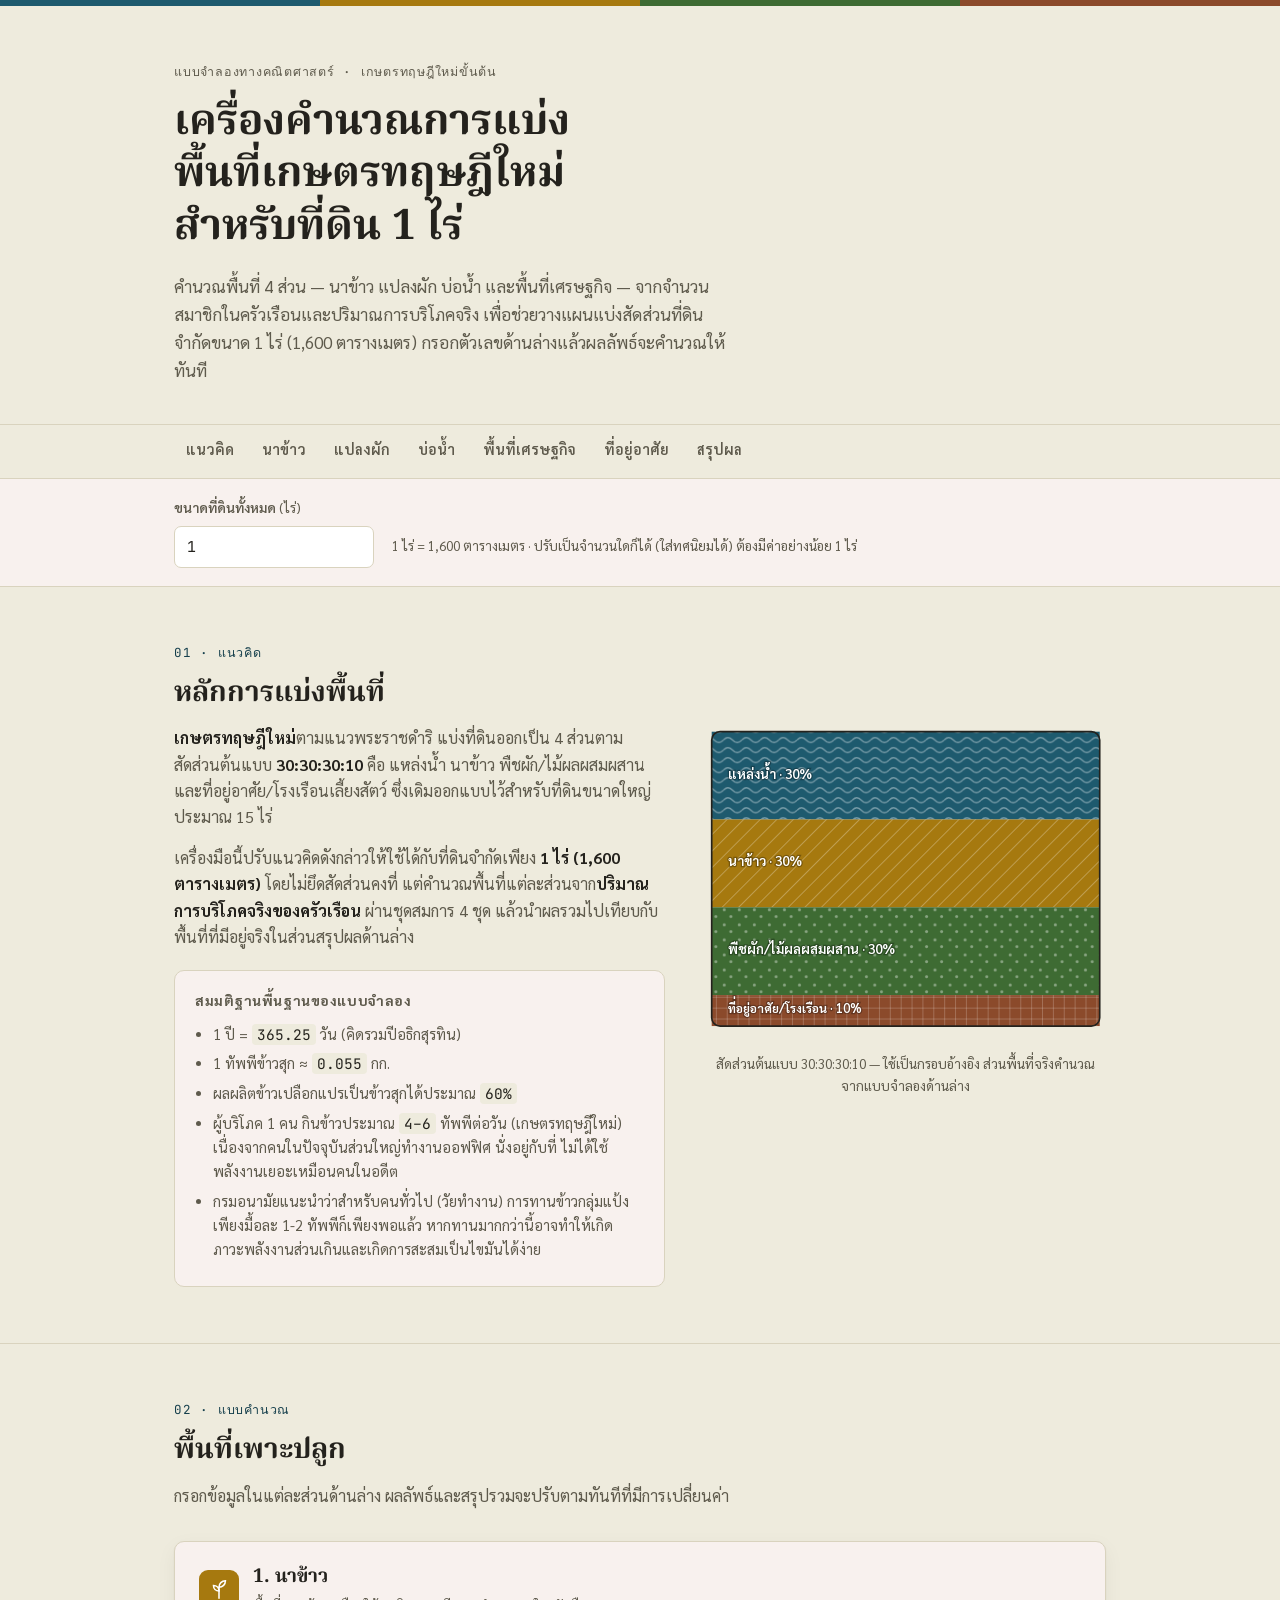
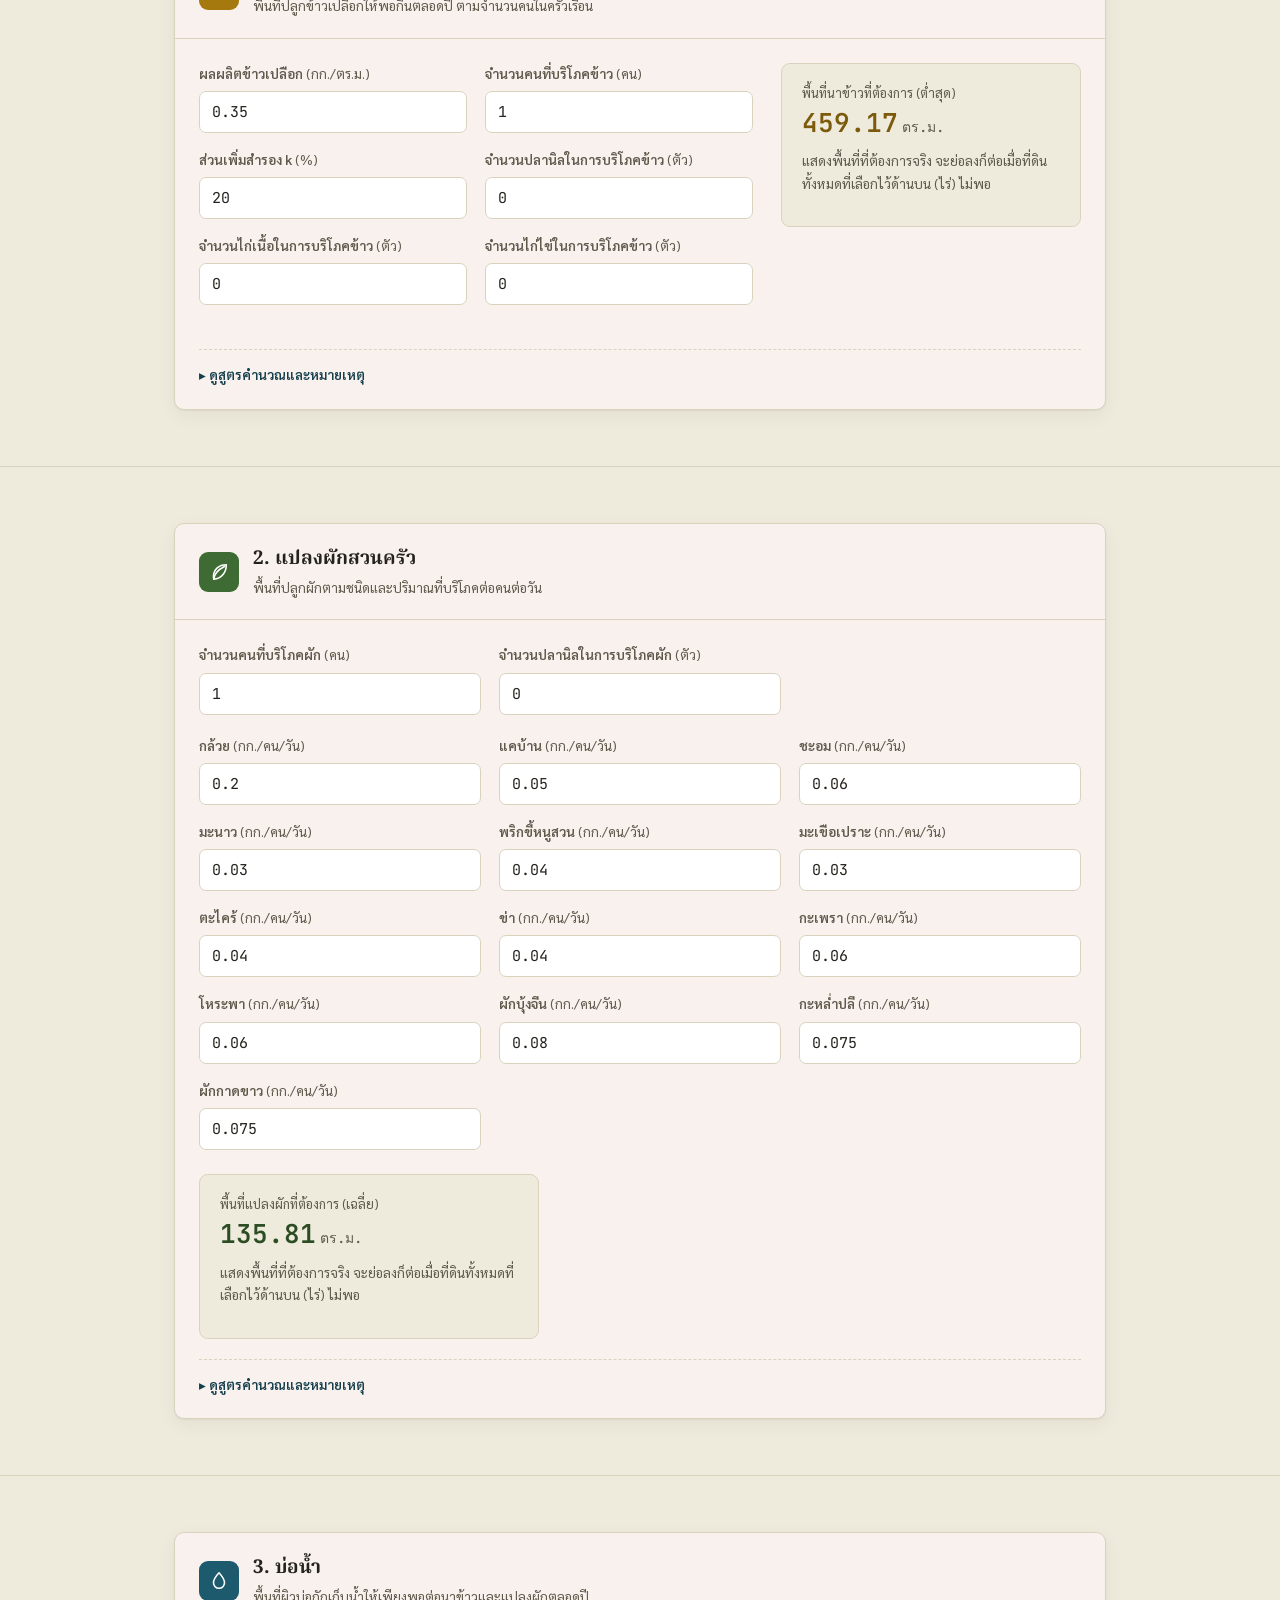
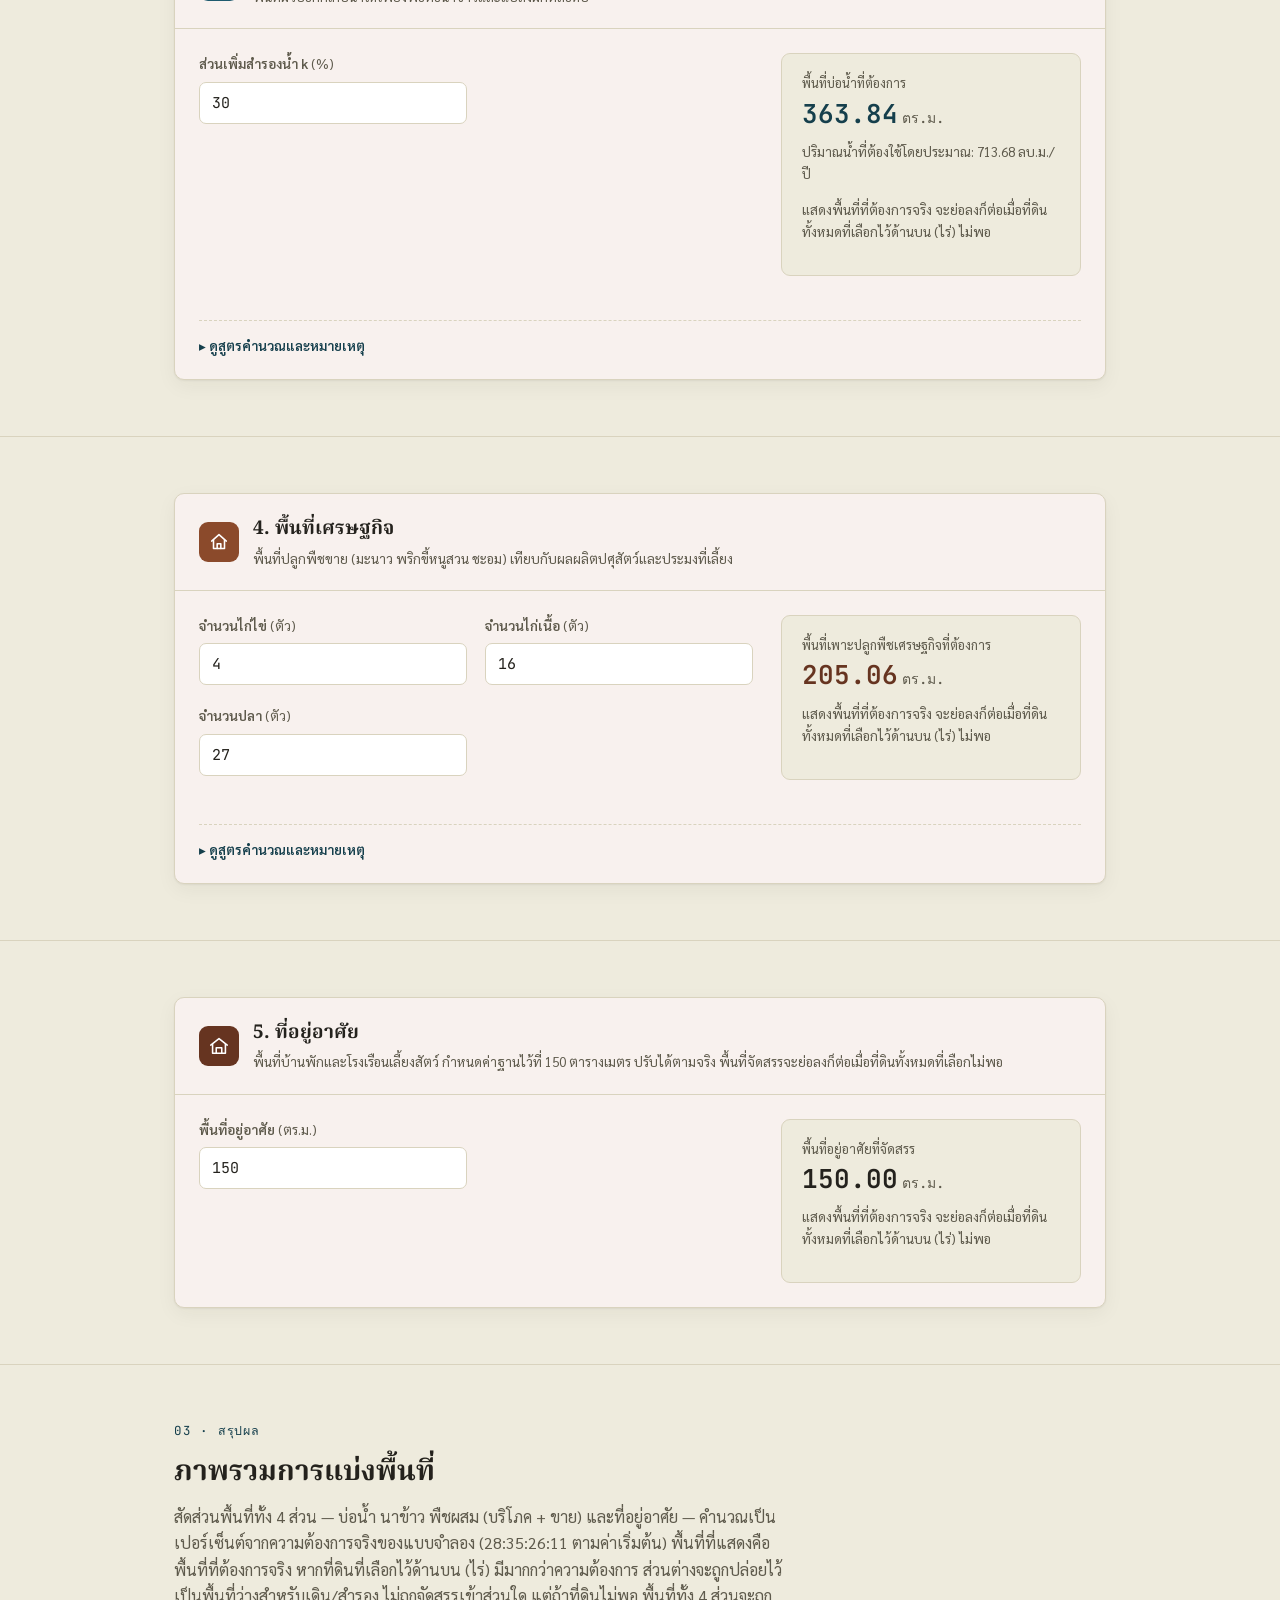
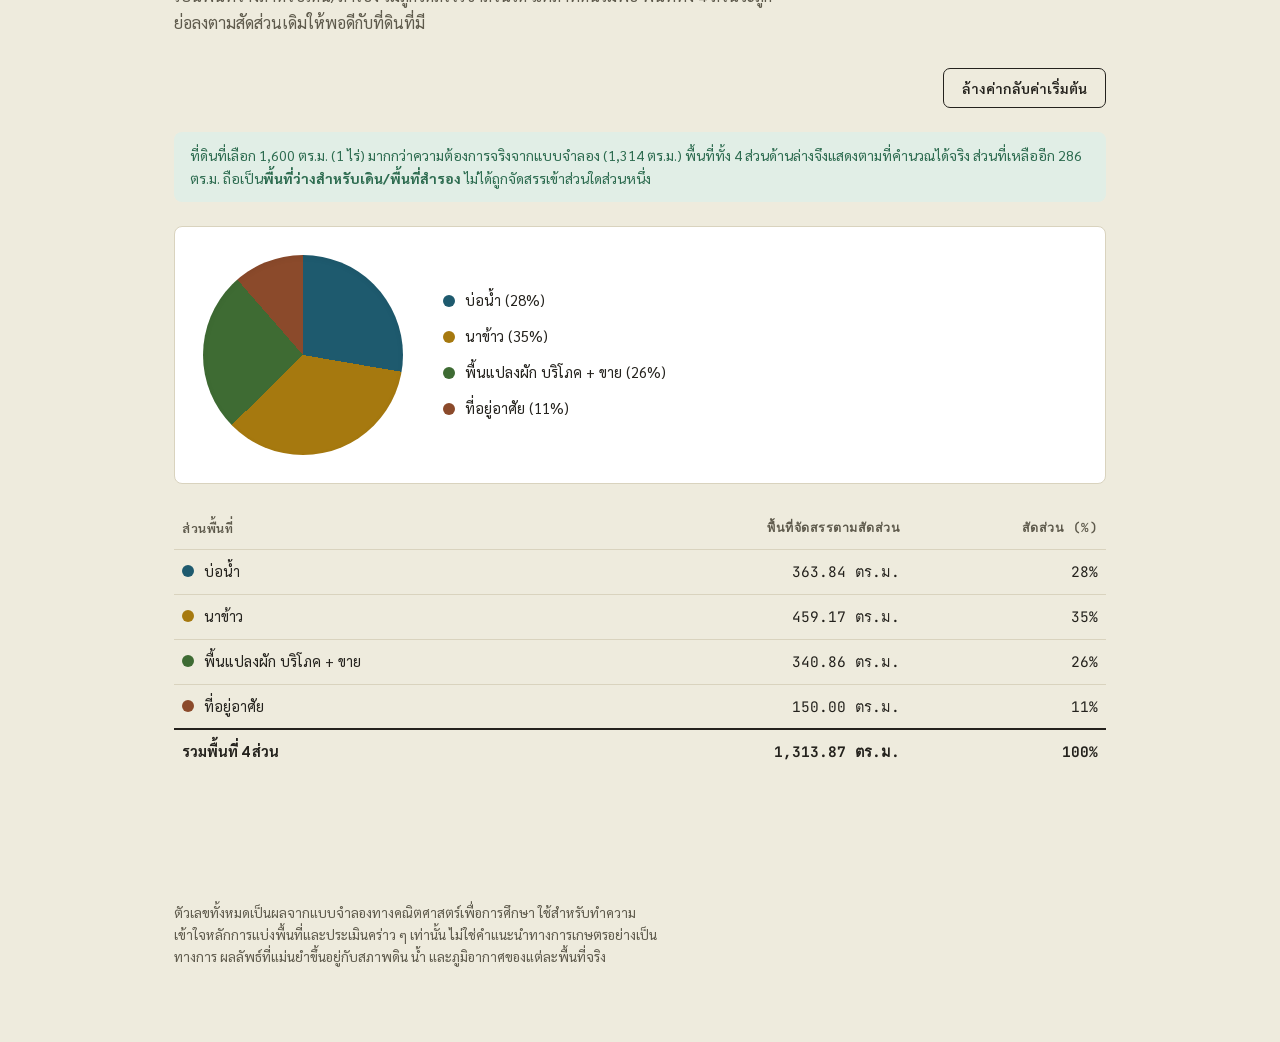
==== commit 87473f2a: "Add files via upload" ====
--- a/index.html
+++ b/index.html
@@ -17,8 +17,8 @@
 <header class="site-header">
   <div class="wrap">
     <p class="eyebrow">แบบจำลองทางคณิตศาสตร์ &middot; เกษตรทฤษฎีใหม่ขั้นต้น</p>
-    <h1>เครื่องคำนวณการแบ่งพื้นที่เกษตรทฤษฎีใหม่ สำหรับที่ดิน 1 ไร่</h1>
-    <p class="lede">คำนวณพื้นที่ 4 ส่วน — นาข้าว แปลงผัก บ่อน้ำ และพื้นที่เศรษฐกิจ — จากจำนวนสมาชิกในครัวเรือนและปริมาณการบริโภคจริง เพื่อช่วยวางแผนแบ่งสัดส่วนที่ดินจำกัดขนาด 1 ไร่ (1,600 ตารางเมตร) กรอกตัวเลขด้านล่างแล้วผลลัพธ์จะคำนวณให้ทันที</p>
+    <h1>เครื่องคำนวณการแบ่งพื้นที่เกษตรทฤษฎีใหม่ สำหรับที่ดิน <span id="land-rai-h1">1 ไร่</span></h1>
+    <p class="lede">คำนวณพื้นที่ 4 ส่วน — นาข้าว แปลงผัก บ่อน้ำ และพื้นที่เศรษฐกิจ — จากจำนวนสมาชิกในครัวเรือนและปริมาณการบริโภคจริง เพื่อช่วยวางแผนแบ่งสัดส่วนที่ดินจำกัดขนาด <span id="land-rai-lede">1 ไร่</span> (<span id="land-sqm-lede">1,600</span> ตารางเมตร) กรอกตัวเลขด้านล่างแล้วผลลัพธ์จะคำนวณให้ทันที</p>
   </div>
 </header>
 
@@ -36,6 +36,16 @@
 
 <main id="app">
 
+  <section id="land-size" class="land-bar" aria-label="ปรับขนาดที่ดินทั้งหมด">
+    <div class="wrap">
+      <div class="field land-bar-field">
+        <label for="land-rai">ขนาดที่ดินทั้งหมด <span class="unit">(ไร่)</span></label>
+        <input type="number" id="land-rai" min="1" step="0.01" value="1" inputmode="decimal">
+      </div>
+      <p class="land-bar-note">1 ไร่ = 1,600 ตารางเมตร &middot; ปรับเป็นจำนวนใดก็ได้ (ใส่ทศนิยมได้) ต้องมีค่าอย่างน้อย 1 ไร่</p>
+    </div>
+  </section>
+
   <section id="concept">
     <div class="wrap">
       <p class="section-kicker">01 &middot; แนวคิด</p>
@@ -43,7 +53,7 @@
       <div class="concept-grid">
         <div class="concept-text">
           <p><strong>เกษตรทฤษฎีใหม่</strong>ตามแนวพระราชดำริ แบ่งที่ดินออกเป็น 4 ส่วนตามสัดส่วนต้นแบบ <strong>30:30:30:10</strong> คือ แหล่งน้ำ นาข้าว พืชผัก/ไม้ผลผสมผสาน และที่อยู่อาศัย/โรงเรือนเลี้ยงสัตว์ ซึ่งเดิมออกแบบไว้สำหรับที่ดินขนาดใหญ่ประมาณ 15 ไร่</p>
-          <p>เครื่องมือนี้ปรับแนวคิดดังกล่าวให้ใช้ได้กับที่ดินจำกัดเพียง <strong>1 ไร่ (1,600 ตารางเมตร)</strong> โดยไม่ยึดสัดส่วนคงที่ แต่คำนวณพื้นที่แต่ละส่วนจาก<strong>ปริมาณการบริโภคจริงของครัวเรือน</strong> ผ่านชุดสมการ 4 ชุด แล้วนำผลรวมไปเทียบกับพื้นที่ที่มีอยู่จริงในส่วนสรุปผลด้านล่าง</p>
+          <p>เครื่องมือนี้ปรับแนวคิดดังกล่าวให้ใช้ได้กับที่ดินจำกัดเพียง <strong><span id="land-rai-concept">1 ไร่</span> (<span id="land-sqm-concept">1,600</span> ตารางเมตร)</strong> โดยไม่ยึดสัดส่วนคงที่ แต่คำนวณพื้นที่แต่ละส่วนจาก<strong>ปริมาณการบริโภคจริงของครัวเรือน</strong> ผ่านชุดสมการ 4 ชุด แล้วนำผลรวมไปเทียบกับพื้นที่ที่มีอยู่จริงในส่วนสรุปผลด้านล่าง</p>
           <div class="assumptions">
             <h3>สมมติฐานพื้นฐานของแบบจำลอง</h3>
             <ul>
@@ -143,8 +153,9 @@
             </div>
           </div>
           <div class="result-box">
-            <p class="result-label">พื้นที่นาข้าวที่ต้องการ</p>
+            <p class="result-label">พื้นที่นาข้าวที่ต้องการ (ต่ำสุด)</p>
             <div class="result-figure"><span id="rice-out">—</span><span class="result-unit">ตร.ม.</span></div>
+            <p class="result-sub">แสดงพื้นที่ที่ต้องการจริง จะย่อลงก็ต่อเมื่อที่ดินทั้งหมดที่เลือกไว้ด้านบน (ไร่) ไม่พอ</p>
             <p class="result-note" id="rice-out-note" hidden>ระบุผลผลิตข้าวเปลือกมากกว่า 0 เพื่อคำนวณ</p>
           </div>
         </div>
@@ -156,7 +167,7 @@
               <span class="formula-line">ความต้องการต่ำสุด = 365.25 &times; คน &times; (0.055 &times; 4)
 ความต้องการสูงสุด = 365.25 &times; คน &times; (0.055 &times; 6)</span>
               <span class="formula-line">พื้นที่ (ต่ำสุด–สูงสุด) = (1 + k/100) &times; ความต้องการ / R_yield
-พื้นที่ที่แสดงผล = ค่าเฉลี่ยของพื้นที่ต่ำสุดและสูงสุด</span>
+พื้นที่ที่แสดงผล = พื้นที่ต่ำสุด (ใช้สมมติฐาน 4 ทัพพี/คน/วัน)</span>
               <p>ช่องจำนวนปลานิล/ไก่เนื้อ/ไก่ไข่ เป็นส่วนหนึ่งของแบบจำลองต้นทาง แต่ในสูตรคำนวณพื้นที่นาข้าวชุดนี้ ค่าดังกล่าวยังไม่ถูกนำมารวมในผลลัพธ์สุดท้าย (คูณด้วย 0 ในสมการต้นฉบับ) จึงยังไม่ส่งผลต่อตัวเลขด้านบน</p>
             </div>
           </details>
@@ -196,6 +207,7 @@
           <div class="result-box" style="max-width:340px;">
             <p class="result-label">พื้นที่แปลงผักที่ต้องการ (เฉลี่ย)</p>
             <div class="result-figure"><span id="veg-out-avg">—</span><span class="result-unit">ตร.ม.</span></div>
+            <p class="result-sub">แสดงพื้นที่ที่ต้องการจริง จะย่อลงก็ต่อเมื่อที่ดินทั้งหมดที่เลือกไว้ด้านบน (ไร่) ไม่พอ</p>
           </div>
           <details class="formula-details">
             <summary>ดูสูตรคำนวณและหมายเหตุ</summary>
@@ -234,6 +246,7 @@
             <p class="result-label">พื้นที่บ่อน้ำที่ต้องการ</p>
             <div class="result-figure"><span id="water-out">—</span><span class="result-unit">ตร.ม.</span></div>
             <p class="result-sub">ปริมาณน้ำที่ต้องใช้โดยประมาณ: <span id="water-out-need">—</span> ลบ.ม./ปี</p>
+            <p class="result-sub">แสดงพื้นที่ที่ต้องการจริง จะย่อลงก็ต่อเมื่อที่ดินทั้งหมดที่เลือกไว้ด้านบน (ไร่) ไม่พอ</p>
           </div>
         </div>
         <div class="wrap" style="padding: 0 24px 22px;">
@@ -280,6 +293,7 @@
           <div class="result-box">
             <p class="result-label">พื้นที่เพาะปลูกพืชเศรษฐกิจที่ต้องการ</p>
             <div class="result-figure"><span id="sell-out">—</span><span class="result-unit">ตร.ม.</span></div>
+            <p class="result-sub">แสดงพื้นที่ที่ต้องการจริง จะย่อลงก็ต่อเมื่อที่ดินทั้งหมดที่เลือกไว้ด้านบน (ไร่) ไม่พอ</p>
           </div>
         </div>
         <div class="wrap" style="padding: 0 24px 22px;">
@@ -305,7 +319,7 @@
           </span>
           <div class="card-titles">
             <h3>5. ที่อยู่อาศัย</h3>
-            <p>พื้นที่บ้านพักและโรงเรือนเลี้ยงสัตว์ กำหนดค่าเริ่มต้นไว้ที่ 150 ตารางเมตร ปรับได้ตามจริง</p>
+            <p>พื้นที่บ้านพักและโรงเรือนเลี้ยงสัตว์ กำหนดค่าฐานไว้ที่ 150 ตารางเมตร ปรับได้ตามจริง พื้นที่จัดสรรจะย่อลงก็ต่อเมื่อที่ดินทั้งหมดที่เลือกไม่พอ</p>
           </div>
         </div>
         <div class="card-body">
@@ -316,8 +330,9 @@
             </div>
           </div>
           <div class="result-box">
-            <p class="result-label">พื้นที่อยู่อาศัยที่กำหนด</p>
+            <p class="result-label">พื้นที่อยู่อาศัยที่จัดสรร</p>
             <div class="result-figure"><span id="house-out">—</span><span class="result-unit">ตร.ม.</span></div>
+            <p class="result-sub">แสดงพื้นที่ที่ต้องการจริง จะย่อลงก็ต่อเมื่อที่ดินทั้งหมดที่เลือกไว้ด้านบน (ไร่) ไม่พอ</p>
           </div>
         </div>
       </div>
@@ -328,11 +343,13 @@
     <div class="wrap">
       <p class="section-kicker">03 &middot; สรุปผล</p>
       <h2>ภาพรวมการแบ่งพื้นที่</h2>
-      <p class="section-intro">สัดส่วนพื้นที่ทั้ง 4 ส่วน — บ่อน้ำ นาข้าว พืชผสม (บริโภค + ขาย) และที่อยู่อาศัย — โดยคิดเป็น 100% จากผลรวมของทั้ง 4 ส่วนนี้เท่านั้น</p>
+      <p class="section-intro">สัดส่วนพื้นที่ทั้ง 4 ส่วน — บ่อน้ำ นาข้าว พืชผสม (บริโภค + ขาย) และที่อยู่อาศัย — คำนวณเป็นเปอร์เซ็นต์จากความต้องการจริงของแบบจำลอง (28:35:26:11 ตามค่าเริ่มต้น) พื้นที่ที่แสดงคือพื้นที่ที่ต้องการจริง หากที่ดินที่เลือกไว้ด้านบน (ไร่) มีมากกว่าความต้องการ ส่วนต่างจะถูกปล่อยไว้เป็นพื้นที่ว่างสำหรับเดิน/สำรอง ไม่ถูกจัดสรรเข้าส่วนใด แต่ถ้าที่ดินไม่พอ พื้นที่ทั้ง 4 ส่วนจะถูกย่อลงตามสัดส่วนเดิมให้พอดีกับที่ดินที่มี</p>
 
       <div class="summary-controls">
         <button class="btn btn-ghost" id="reset-btn" type="button" style="margin-left:auto;">ล้างค่ากลับค่าเริ่มต้น</button>
       </div>
+
+      <div id="land-compare"></div>
 
       <div class="chart-layout">
         <div class="pie-chart" id="pie-chart" role="img" aria-label="กราฟวงกลมแสดงสัดส่วนพื้นที่"></div>
@@ -343,7 +360,7 @@
 
       <table class="summary-table">
         <thead>
-          <tr><th>ส่วนพื้นที่</th><th>พื้นที่ที่ต้องการ</th><th>สัดส่วน (%)</th></tr>
+          <tr><th>ส่วนพื้นที่</th><th>พื้นที่จัดสรรตามสัดส่วน</th><th>สัดส่วน (%)</th></tr>
         </thead>
         <tbody id="sum-table-body"></tbody>
         <tfoot>
--- a/style.css
+++ b/style.css
@@ -125,6 +125,34 @@
     border-bottom: 3px solid transparent;
   }
   nav.toc a:hover{ color: var(--ink); border-bottom-color: var(--line); }
+
+  .land-bar{
+    padding: 18px 0;
+    border-bottom: 1px solid var(--line);
+    background: var(--paper-raised);
+  }
+  .land-bar .wrap{
+    display:flex;
+    align-items:flex-end;
+    gap: 18px;
+    flex-wrap: wrap;
+  }
+  .land-bar-field{ max-width: 200px; margin: 0; }
+  .land-bar-note{
+    margin: 0 0 10px;
+    font-size: 13.5px;
+    color: var(--ink-soft);
+  }
+
+  .land-note{
+    font-size: 14px;
+    padding: 12px 16px;
+    border-radius: 8px;
+    margin: 0 0 24px;
+  }
+  .land-note-ok{ color: var(--ok); background: var(--ok-soft); }
+  .land-note-warn{ color: var(--warn); background: var(--warn-soft); }
+
 
   main section{ padding: 56px 0; border-bottom: 1px solid var(--line); }
   main section:last-of-type{ border-bottom: none; }
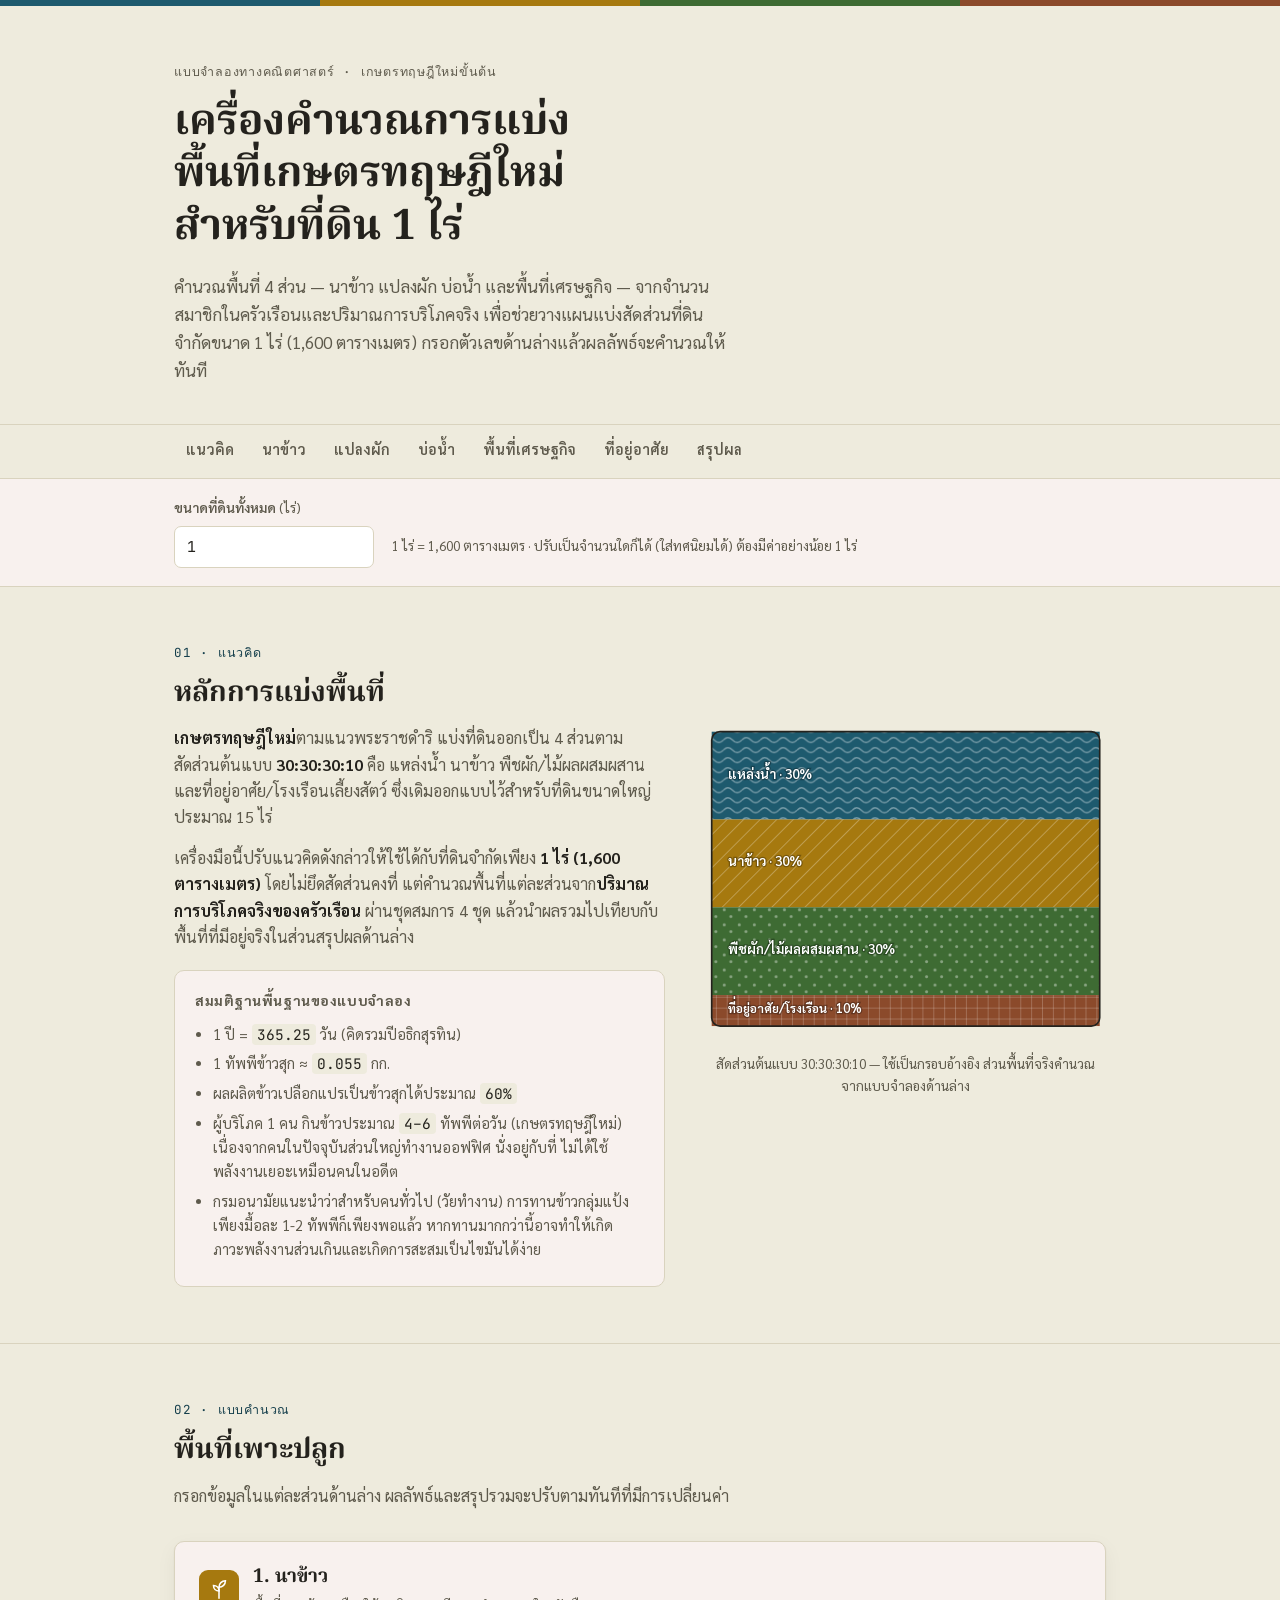
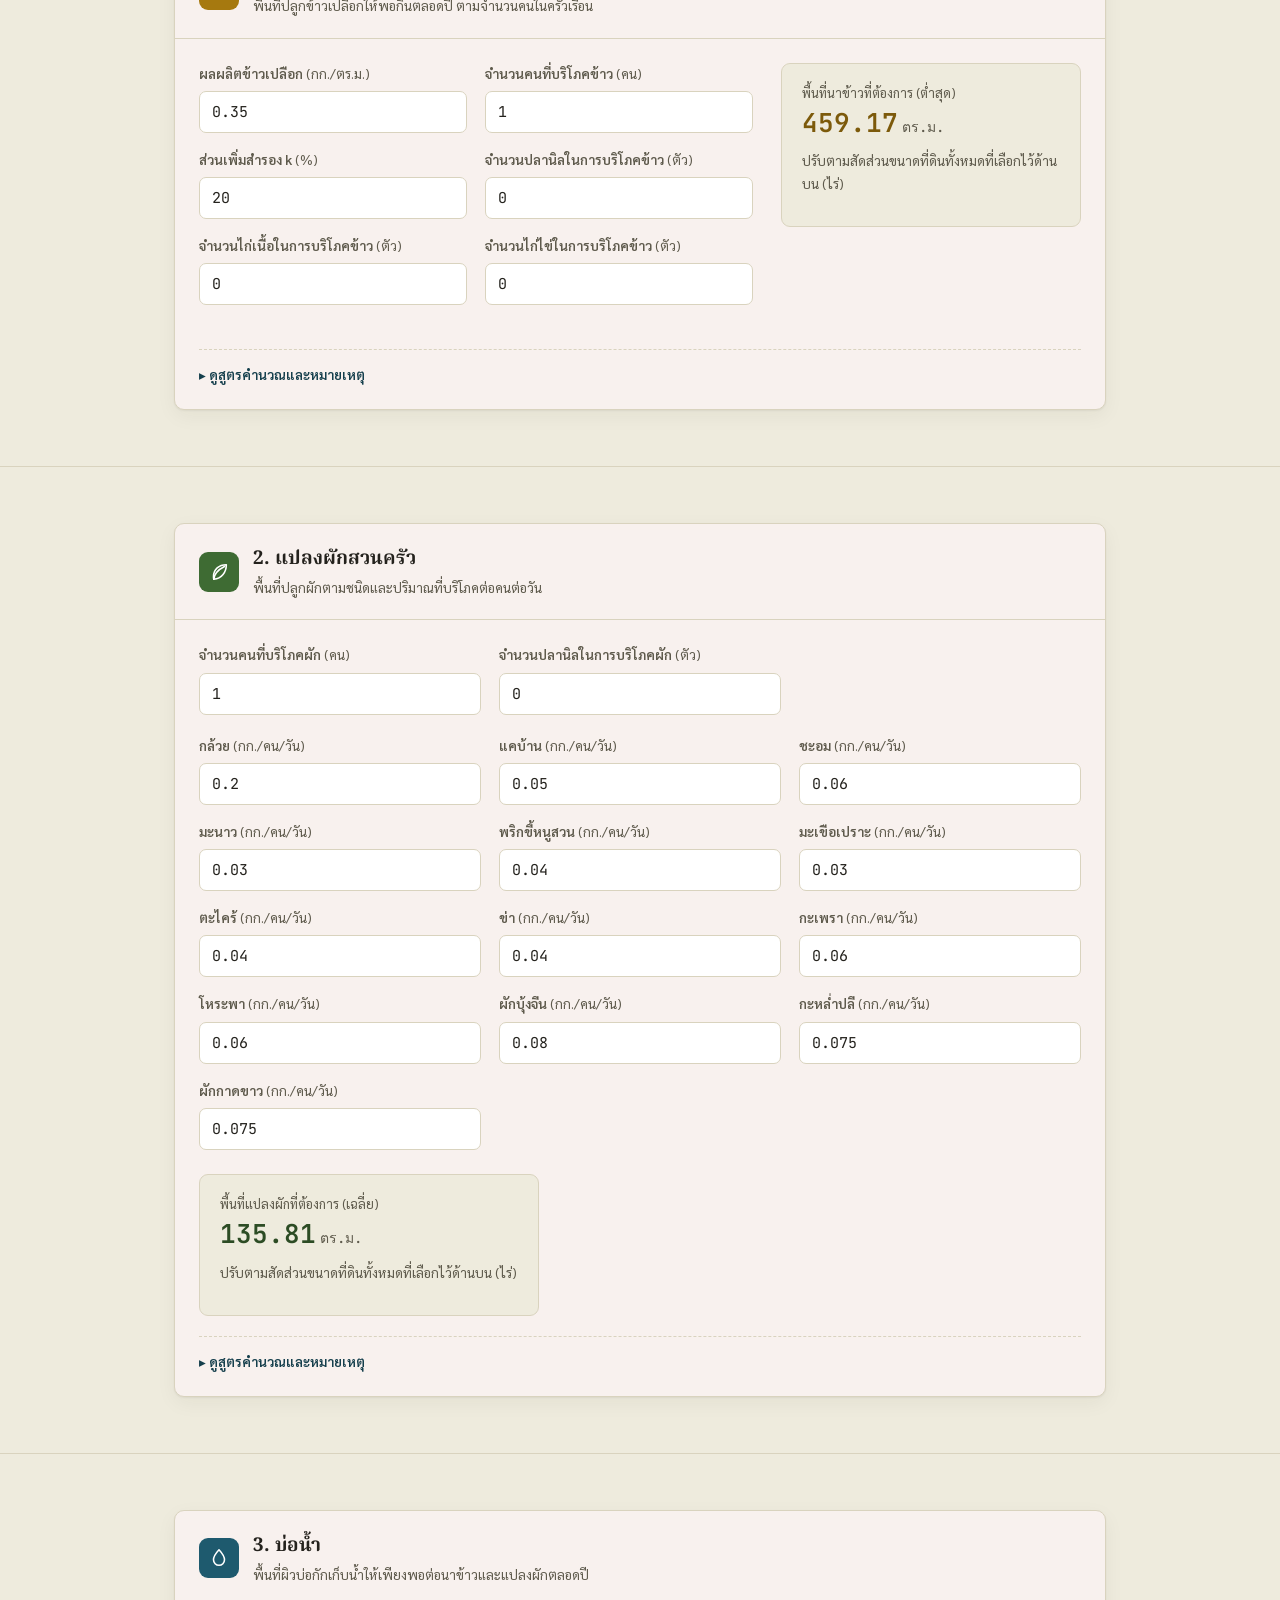
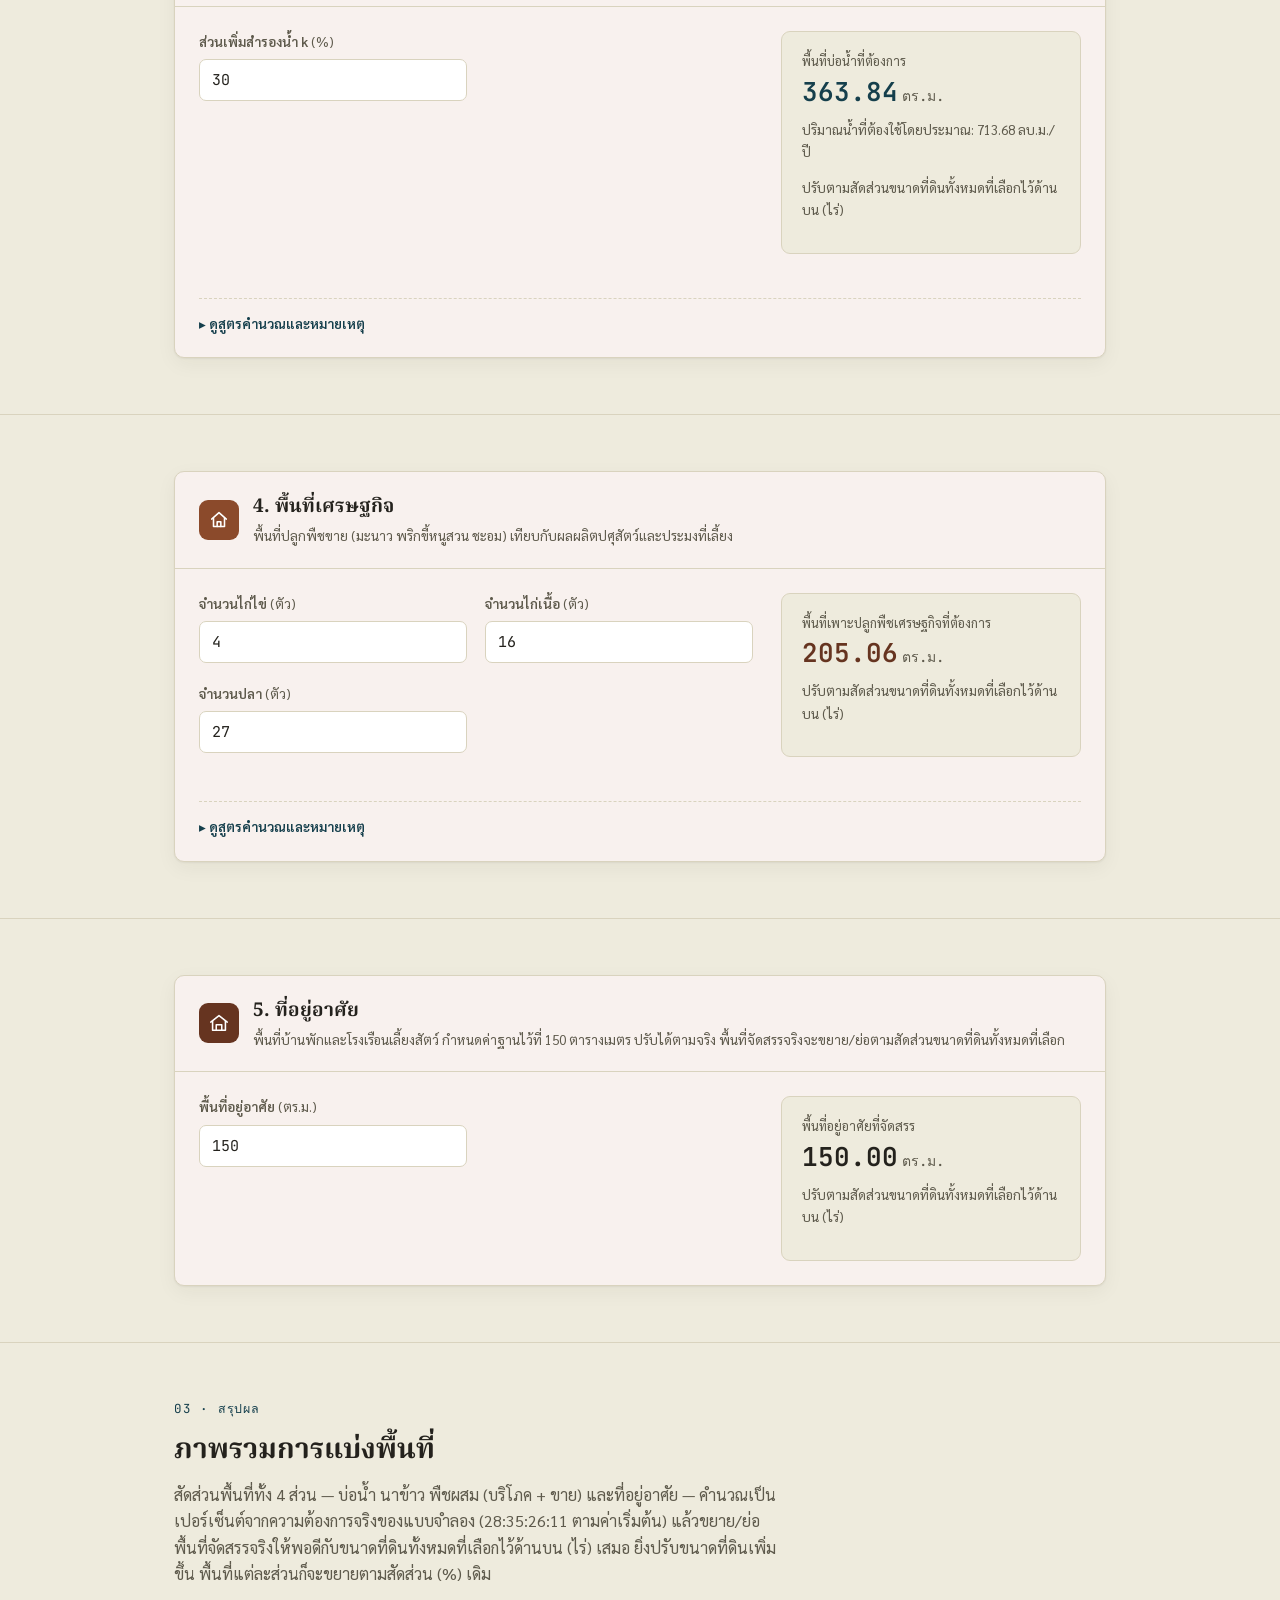
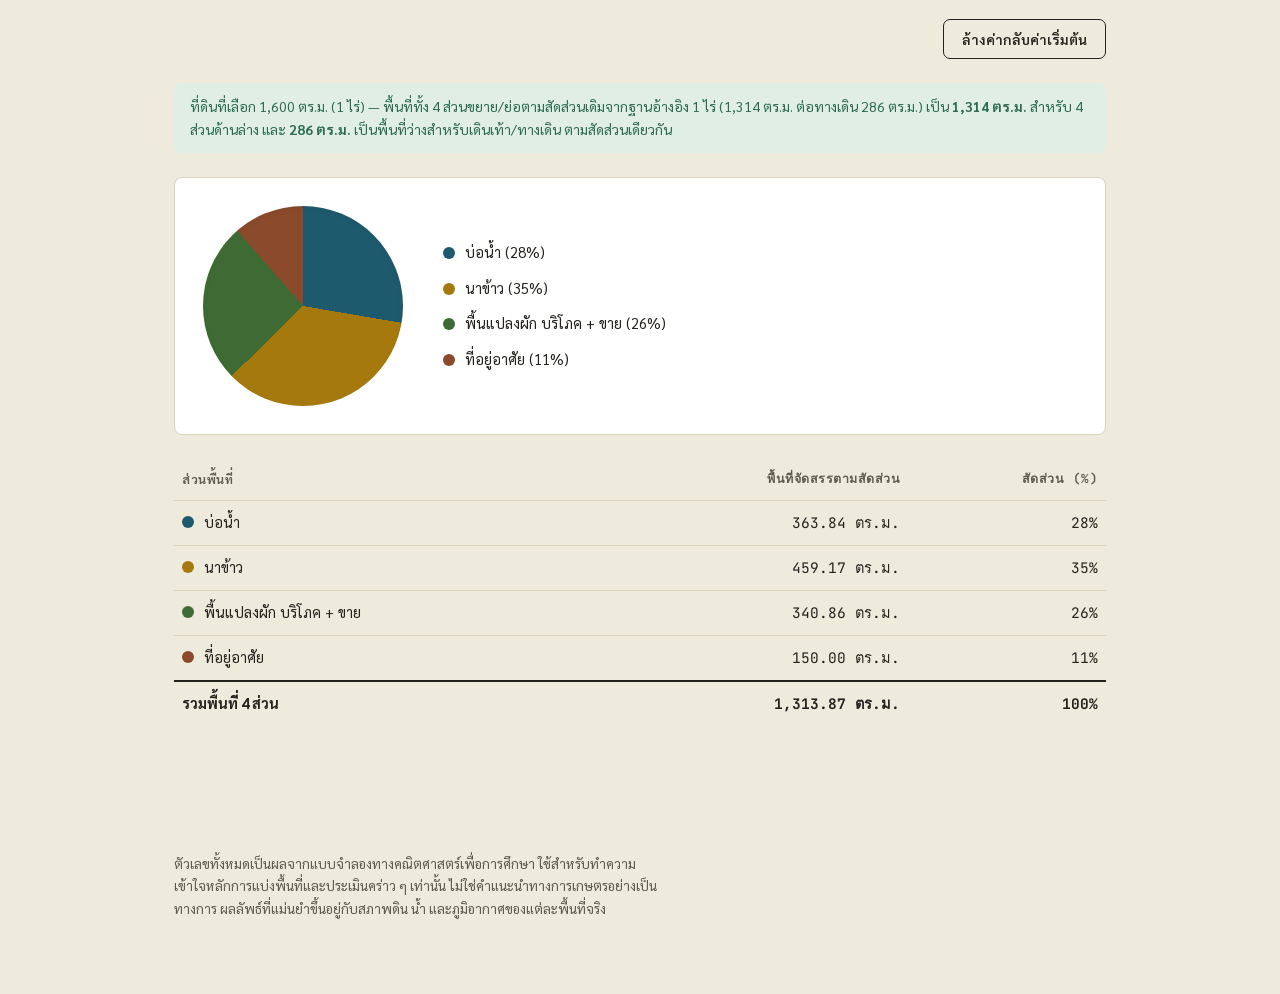
==== commit 2342006d: "Add files via upload" ====
--- a/index.html
+++ b/index.html
@@ -155,7 +155,7 @@
           <div class="result-box">
             <p class="result-label">พื้นที่นาข้าวที่ต้องการ (ต่ำสุด)</p>
             <div class="result-figure"><span id="rice-out">—</span><span class="result-unit">ตร.ม.</span></div>
-            <p class="result-sub">แสดงพื้นที่ที่ต้องการจริง จะย่อลงก็ต่อเมื่อที่ดินทั้งหมดที่เลือกไว้ด้านบน (ไร่) ไม่พอ</p>
+            <p class="result-sub">ปรับตามสัดส่วนขนาดที่ดินทั้งหมดที่เลือกไว้ด้านบน (ไร่)</p>
             <p class="result-note" id="rice-out-note" hidden>ระบุผลผลิตข้าวเปลือกมากกว่า 0 เพื่อคำนวณ</p>
           </div>
         </div>
@@ -207,7 +207,7 @@
           <div class="result-box" style="max-width:340px;">
             <p class="result-label">พื้นที่แปลงผักที่ต้องการ (เฉลี่ย)</p>
             <div class="result-figure"><span id="veg-out-avg">—</span><span class="result-unit">ตร.ม.</span></div>
-            <p class="result-sub">แสดงพื้นที่ที่ต้องการจริง จะย่อลงก็ต่อเมื่อที่ดินทั้งหมดที่เลือกไว้ด้านบน (ไร่) ไม่พอ</p>
+            <p class="result-sub">ปรับตามสัดส่วนขนาดที่ดินทั้งหมดที่เลือกไว้ด้านบน (ไร่)</p>
           </div>
           <details class="formula-details">
             <summary>ดูสูตรคำนวณและหมายเหตุ</summary>
@@ -246,7 +246,7 @@
             <p class="result-label">พื้นที่บ่อน้ำที่ต้องการ</p>
             <div class="result-figure"><span id="water-out">—</span><span class="result-unit">ตร.ม.</span></div>
             <p class="result-sub">ปริมาณน้ำที่ต้องใช้โดยประมาณ: <span id="water-out-need">—</span> ลบ.ม./ปี</p>
-            <p class="result-sub">แสดงพื้นที่ที่ต้องการจริง จะย่อลงก็ต่อเมื่อที่ดินทั้งหมดที่เลือกไว้ด้านบน (ไร่) ไม่พอ</p>
+            <p class="result-sub">ปรับตามสัดส่วนขนาดที่ดินทั้งหมดที่เลือกไว้ด้านบน (ไร่)</p>
           </div>
         </div>
         <div class="wrap" style="padding: 0 24px 22px;">
@@ -293,7 +293,7 @@
           <div class="result-box">
             <p class="result-label">พื้นที่เพาะปลูกพืชเศรษฐกิจที่ต้องการ</p>
             <div class="result-figure"><span id="sell-out">—</span><span class="result-unit">ตร.ม.</span></div>
-            <p class="result-sub">แสดงพื้นที่ที่ต้องการจริง จะย่อลงก็ต่อเมื่อที่ดินทั้งหมดที่เลือกไว้ด้านบน (ไร่) ไม่พอ</p>
+            <p class="result-sub">ปรับตามสัดส่วนขนาดที่ดินทั้งหมดที่เลือกไว้ด้านบน (ไร่)</p>
           </div>
         </div>
         <div class="wrap" style="padding: 0 24px 22px;">
@@ -319,7 +319,7 @@
           </span>
           <div class="card-titles">
             <h3>5. ที่อยู่อาศัย</h3>
-            <p>พื้นที่บ้านพักและโรงเรือนเลี้ยงสัตว์ กำหนดค่าฐานไว้ที่ 150 ตารางเมตร ปรับได้ตามจริง พื้นที่จัดสรรจะย่อลงก็ต่อเมื่อที่ดินทั้งหมดที่เลือกไม่พอ</p>
+            <p>พื้นที่บ้านพักและโรงเรือนเลี้ยงสัตว์ กำหนดค่าฐานไว้ที่ 150 ตารางเมตร ปรับได้ตามจริง พื้นที่จัดสรรจริงจะขยาย/ย่อตามสัดส่วนขนาดที่ดินทั้งหมดที่เลือก</p>
           </div>
         </div>
         <div class="card-body">
@@ -332,7 +332,7 @@
           <div class="result-box">
             <p class="result-label">พื้นที่อยู่อาศัยที่จัดสรร</p>
             <div class="result-figure"><span id="house-out">—</span><span class="result-unit">ตร.ม.</span></div>
-            <p class="result-sub">แสดงพื้นที่ที่ต้องการจริง จะย่อลงก็ต่อเมื่อที่ดินทั้งหมดที่เลือกไว้ด้านบน (ไร่) ไม่พอ</p>
+            <p class="result-sub">ปรับตามสัดส่วนขนาดที่ดินทั้งหมดที่เลือกไว้ด้านบน (ไร่)</p>
           </div>
         </div>
       </div>
@@ -343,7 +343,7 @@
     <div class="wrap">
       <p class="section-kicker">03 &middot; สรุปผล</p>
       <h2>ภาพรวมการแบ่งพื้นที่</h2>
-      <p class="section-intro">สัดส่วนพื้นที่ทั้ง 4 ส่วน — บ่อน้ำ นาข้าว พืชผสม (บริโภค + ขาย) และที่อยู่อาศัย — คำนวณเป็นเปอร์เซ็นต์จากความต้องการจริงของแบบจำลอง (28:35:26:11 ตามค่าเริ่มต้น) พื้นที่ที่แสดงคือพื้นที่ที่ต้องการจริง หากที่ดินที่เลือกไว้ด้านบน (ไร่) มีมากกว่าความต้องการ ส่วนต่างจะถูกปล่อยไว้เป็นพื้นที่ว่างสำหรับเดิน/สำรอง ไม่ถูกจัดสรรเข้าส่วนใด แต่ถ้าที่ดินไม่พอ พื้นที่ทั้ง 4 ส่วนจะถูกย่อลงตามสัดส่วนเดิมให้พอดีกับที่ดินที่มี</p>
+      <p class="section-intro">สัดส่วนพื้นที่ทั้ง 4 ส่วน — บ่อน้ำ นาข้าว พืชผสม (บริโภค + ขาย) และที่อยู่อาศัย — คำนวณเป็นเปอร์เซ็นต์จากความต้องการจริงของแบบจำลอง (28:35:26:11 ตามค่าเริ่มต้น) แล้วขยาย/ย่อพื้นที่จัดสรรจริงให้พอดีกับขนาดที่ดินทั้งหมดที่เลือกไว้ด้านบน (ไร่) เสมอ ยิ่งปรับขนาดที่ดินเพิ่มขึ้น พื้นที่แต่ละส่วนก็จะขยายตามสัดส่วน (%) เดิม</p>
 
       <div class="summary-controls">
         <button class="btn btn-ghost" id="reset-btn" type="button" style="margin-left:auto;">ล้างค่ากลับค่าเริ่มต้น</button>
